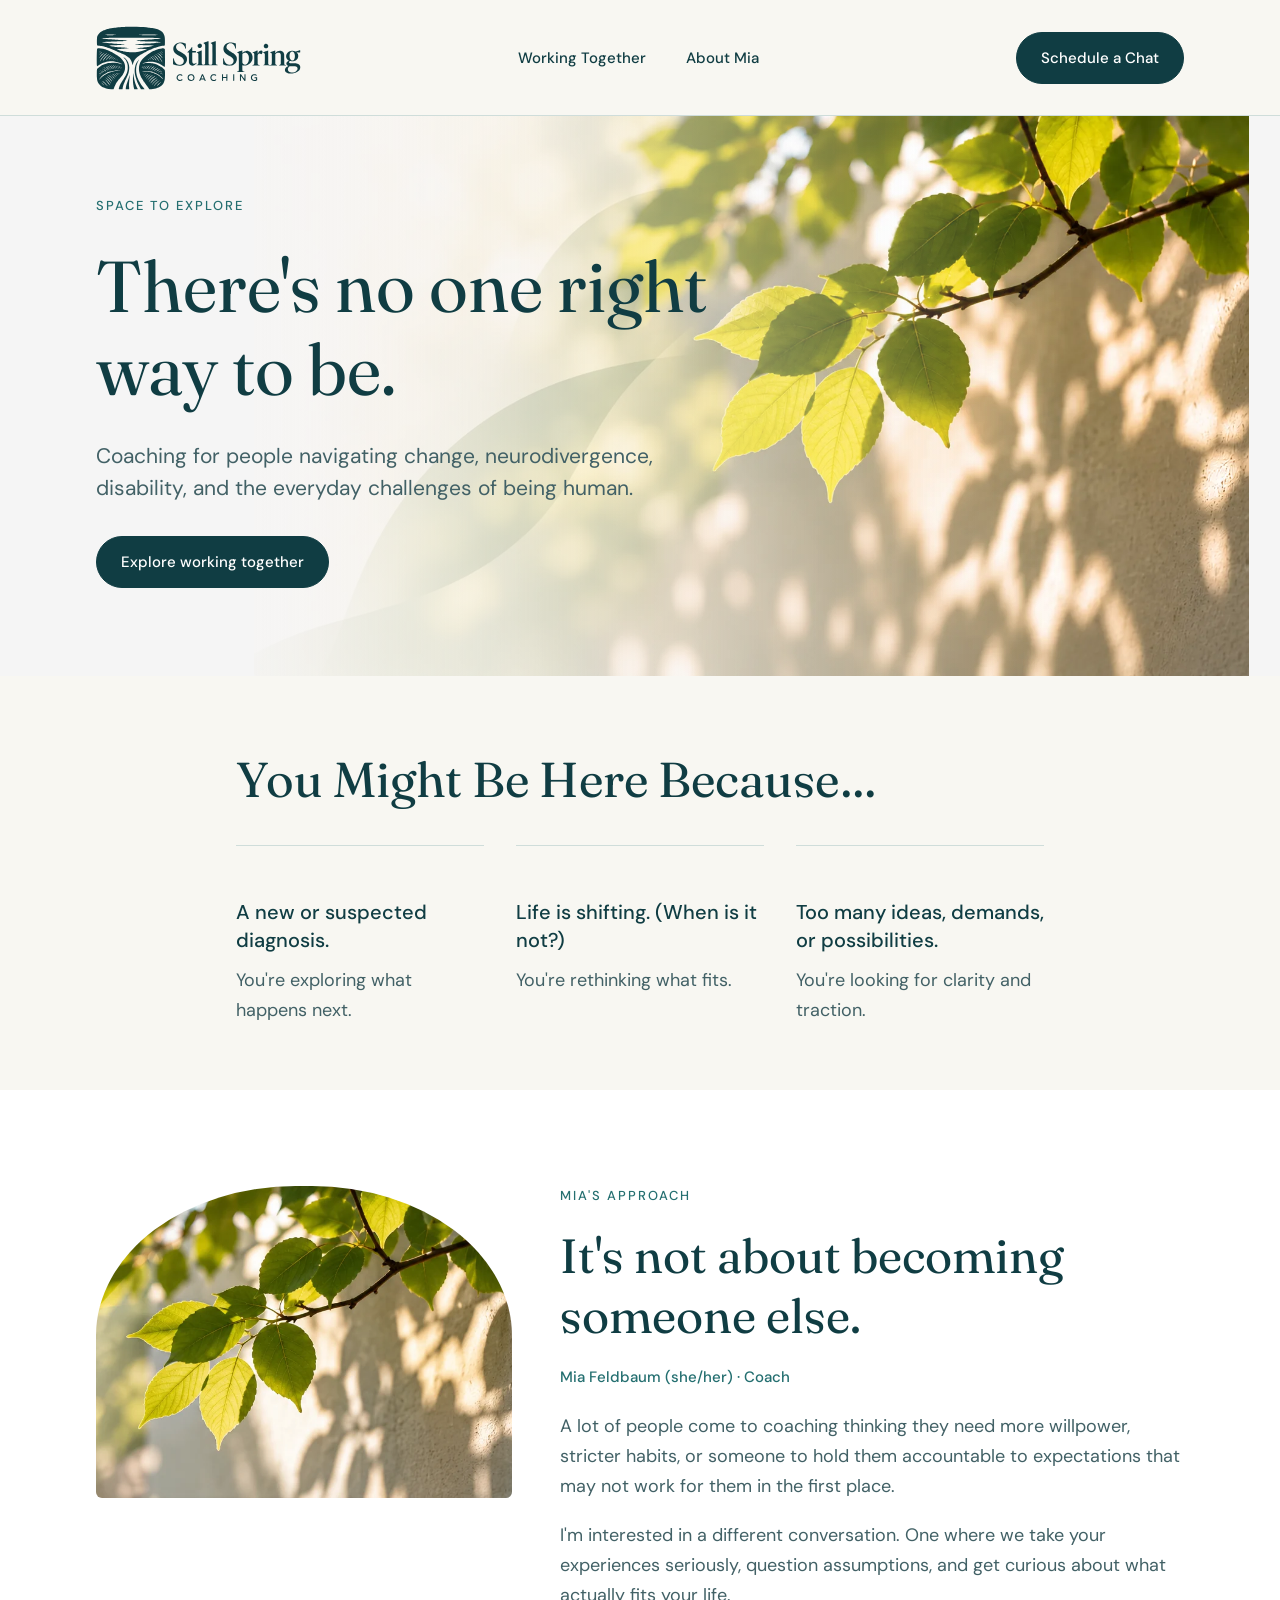
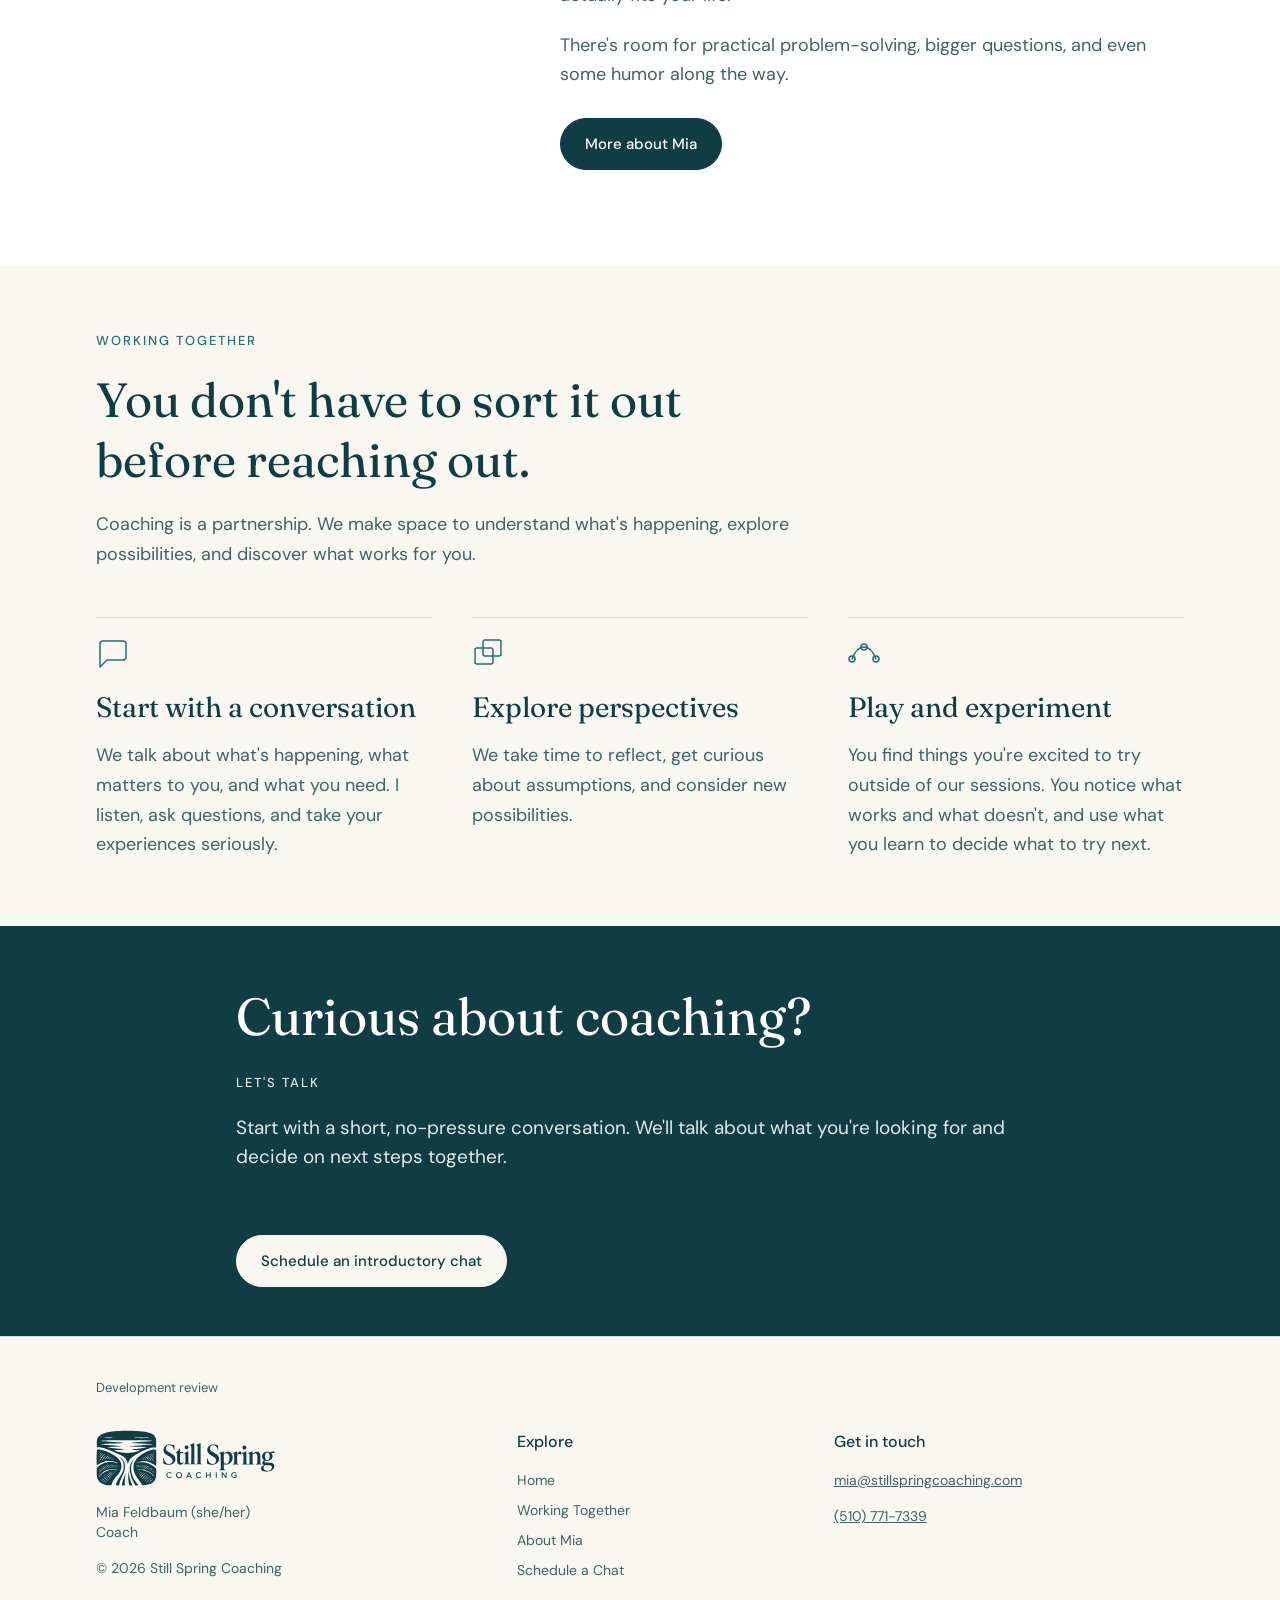
==== index.html @ fc5b884b "Apply approved Still Spring Coaching website handoff" ====
<!DOCTYPE html>
<html lang="en">
<head>
  <meta charset="UTF-8" />
  <meta name="viewport" content="width=device-width, initial-scale=1.0" />
  <title>Home | Still Spring Coaching</title>
  <meta name="description" content="Coaching with Mia Feldbaum for people navigating change, neurodivergence, disability, and everyday life." />
  <link rel="icon" type="image/svg+xml" href="assets/brand/favicon.svg" />
  <link rel="icon" type="image/png" sizes="32x32" href="assets/brand/monogram-32.png" />
  <link rel="apple-touch-icon" href="assets/brand/apple-touch-icon-180.png" />
  <link rel="preconnect" href="https://fonts.googleapis.com" />
  <link rel="preconnect" href="https://fonts.gstatic.com" crossorigin />
  <link href="https://fonts.googleapis.com/css2?family=Fraunces:ital,opsz,wght,SOFT,WONK@0,9..144,400,0,1&family=DM+Sans:opsz,wght@9..40,400;9..40,500&display=swap" rel="stylesheet" />
  <link rel="stylesheet" href="css/tokens.css" />
  <link rel="stylesheet" href="css/style.css" />
<meta name="robots" content="noindex, nofollow" /></head><body><a class="skip-link" href="#main">Skip to content</a><header class="nav"><div class="container nav__inner"><a href="index.html" class="nav__logo"><img src="assets/brand/stillspring-logo-horizontal.svg" width="205" height="64" alt="Still Spring Coaching" /></a><nav aria-label="Primary"><ul class="nav__links" id="site-nav"><li class="mobile-only"><a href="index.html" aria-current="page">Home</a></li><li class=""><a href="working-together.html">Working Together</a></li><li class=""><a href="about.html">About Mia</a></li><li class="mobile-only"><a href="booking.html">Schedule a Chat</a></li></ul></nav><a class="btn btn-primary nav__cta" href="booking.html">Schedule a Chat</a><button class="nav__toggle" aria-expanded="false" aria-controls="site-nav" aria-label="Menu">Menu</button></div></header><main id="main"><section class="hero"><div class="container"><p class="eyebrow">SPACE TO EXPLORE</p>
<h1 class="hero__title">There&#x27;s no one right way to be.</h1>
<p class="hero__lead">Coaching for people navigating change, neurodivergence, disability, and the everyday challenges of being human.</p>
<a class="btn btn-primary" href="working-together.html">Explore working together</a><figure class="hero__media">
          <picture>
            <source type="image/webp" srcset="assets/img/hero-photo-710.webp" />
            <img src="assets/img/hero-photo-710.jpg" width="710" height="513" alt="" loading="lazy" />
          </picture>

        </figure></div></section><section class="section " id="how-i-can-help"><div class="container reading"><h2>You Might Be Here Because…</h2><div class="recognition"><div><h3>A new or suspected diagnosis.</h3><p>You&#x27;re exploring what happens next.</p></div><div><h3>Life is shifting. (When is it not?)</h3><p>You&#x27;re rethinking what fits.</p></div><div><h3>Too many ideas, demands, or possibilities.</h3><p>You&#x27;re looking for clarity and traction.</p></div></div></div></section><section class="section section--raised" id="about"><div class="container editorial-split"><img class="nature-detail" src="assets/img/hero-photo-710.webp" width="710" height="513" loading="lazy" alt=""/><div class="prose"><p class="eyebrow">MIA&#x27;S APPROACH</p><h2>It&#x27;s not about becoming someone else.</h2><p class="meet__byline">Mia Feldbaum (she/her) · Coach</p>
<p>A lot of people come to coaching thinking they need more willpower, stricter habits, or someone to hold them accountable to expectations that may not work for them in the first place.</p>
<p>I&#x27;m interested in a different conversation. One where we take your experiences seriously, question assumptions, and get curious about what actually fits your life.</p>
<p>There&#x27;s room for practical problem-solving, bigger questions, and even some humor along the way.</p>
<a class="btn btn-primary" href="about.html">More about Mia</a></div></div></section><section class="section" id="working-together"><div class="container"><div class="reading"><p class="eyebrow">WORKING TOGETHER</p><h2>You don&#x27;t have to sort it out before reaching out.</h2><p>Coaching is a partnership. We make space to understand what&#x27;s happening, explore possibilities, and discover what works for you.</p></div><div class="steps"><div class="step"><div class="step__num"><svg xmlns="http://www.w3.org/2000/svg" width="32" height="32" viewBox="0 0 32 32" fill="none" stroke="currentColor" stroke-width="1.5" stroke-linecap="round" stroke-linejoin="round" aria-hidden="true" focusable="false"><path d="M27 4A3 3 0 0 1 30 7V20A3 3 0 0 1 27 23H11L4 30V7A3 3 0 0 1 7 4Z"/></svg></div><h3>Start with a conversation</h3>
<p>We talk about what&#x27;s happening, what matters to you, and what you need. I listen, ask questions, and take your experiences seriously.</p></div><div class="step"><div class="step__num"><svg xmlns="http://www.w3.org/2000/svg" width="32" height="32" viewBox="0 0 32 32" fill="none" stroke="currentColor" stroke-width="1.5" stroke-linecap="round" stroke-linejoin="round" aria-hidden="true" focusable="false"><rect x="11" y="3" width="18" height="16" rx="2"/><rect x="3" y="11" width="18" height="16" rx="2"/></svg></div><h3>Explore perspectives</h3>
<p>We take time to reflect, get curious about assumptions, and consider new possibilities.</p></div><div class="step"><div class="step__num"><svg xmlns="http://www.w3.org/2000/svg" width="32" height="32" viewBox="0 0 32 32" fill="none" stroke="currentColor" stroke-width="1.5" stroke-linecap="round" stroke-linejoin="round" aria-hidden="true" focusable="false"><path d="M4 22C10 6 22 6 28 22"/><circle cx="4" cy="22" r="3"/><circle cx="16" cy="10" r="3"/><circle cx="28" cy="22" r="3"/></svg></div><h3>Play and experiment</h3>
<p>You find things you&#x27;re excited to try outside of our sessions. You notice what works and what doesn&#x27;t, and use what you learn to decide what to try next.</p></div></div></div></section><section class="section cta-banner is-inverse"><div class="container reading"><h2>Curious about coaching?</h2><p class="eyebrow">LET&#x27;S TALK</p>
<p>Start with a short, no-pressure conversation. We&#x27;ll talk about what you&#x27;re looking for and decide on next steps together.</p>
<a class="btn btn-primary" href="booking.html">Schedule an introductory chat</a></div></section></main><footer class="footer"><div class="container review-notice">Development review</div><div class="container footer-grid"><div><a href="index.html" class="footer__logo"><img src="assets/brand/stillspring-logo-horizontal.svg" width="205" height="64" alt="Still Spring Coaching" /></a><p>Mia Feldbaum (she/her)<br>Coach</p><p>© 2026 Still Spring Coaching</p></div><nav aria-label="Footer"><h2 class="footer-heading">Explore</h2><ul class="footer__links"><li><a href="index.html">Home</a></li><li><a href="working-together.html">Working Together</a></li><li><a href="about.html">About Mia</a></li><li><a href="booking.html">Schedule a Chat</a></li></ul></nav><div><h2 class="footer-heading">Get in touch</h2><p><a href="mailto:mia@stillspringcoaching.com">mia@stillspringcoaching.com</a></p><p><a href="tel:+15107717339">(510) 771-7339</a></p></div></div></footer><script src="js/main.js"></script></body></html>
---- css/tokens.css ----
/* Still Spring Coaching — generated from tokens.json */
:root, [data-theme="light"] {
  --ink: #103d43;
  --teal: #246f70;
  --mist: #ddece8;
  --cream: #f8f7f2;
  --lemon: #ead89c;
  --slate: #426166;
  --rule: #cfddda;
  --white: #ffffff;
  --ink-pressed: #0a2f34;
  --disabled-fill: #e9eeec;
  --disabled-ink: #6b8084;
  --scrim-hero: #f8f7f2eb;
  --hero-ground: #f5f5f5;
  --surface-page: var(--cream);
  --surface-alt: var(--mist);
  --surface-raised: var(--white);
  --surface-inverse: var(--ink);
  --text-strong: var(--ink);
  --text-body: var(--slate);
  --text-accent: var(--teal);
  --text-on-inverse: var(--white);
  --text-on-inverse-muted: var(--mist);
  --border-hairline: var(--rule);
  --focus-ring: var(--ink);
  --focus-ring-inverse: var(--lemon);
}
:root {
  --space-1: 4px;
  --space-2: 8px;
  --space-3: 12px;
  --space-4: 16px;
  --space-5: 24px;
  --space-6: 32px;
  --space-7: 48px;
  --space-8: 64px;
  --space-9: 96px;
  --space-10: 128px;
  --margin-desktop: 96px;
  --margin-tablet: 40px;
  --margin-mobile: 24px;
  --gutter-desktop: 32px;
  --gutter-tablet: 24px;
  --gutter-mobile: 16px;
  --section-pad-desktop: 96px;
  --section-pad-tablet: 72px;
  --section-pad-mobile: 56px;
  --tap-target: 48px;
  --radius-sm: 6px;
  --radius-md: 8px;
  --radius-lg: 12px;
  --radius-pill: 100px;
  --bp-mobile: 390px;
  --bp-tablet: 768px;
  --bp-desktop: 1440px;
  --aspect-hero-desktop: 556 / 520;
  --aspect-hero-tablet: 3 / 2;
  --aspect-hero-mobile: 4 / 3;
  --aspect-portrait: 4 / 5;
  --focus-hero-photo: 38% 48%;
  --aspect-hero-bg: 1672 / 941;
  --focus-hero-bg: 70% 40%;
  --logo-h-desktop: 64px;
  --logo-h-tablet: 60px;
  --logo-h-mobile: 52px;
  --monogram-min: 32px;
  --measure-body: 65ch;
  --rail-width: 2px;
  --font-display: "Fraunces", "Cormorant Garamond", Georgia, serif;
  --font-sans: "DM Sans", system-ui, -apple-system, "Segoe UI", sans-serif;
  --font-quote: "Cormorant Garamond", Georgia, serif;
}
.display-hero { font-family: var(--font-display); font-size: 72px; line-height: 83px; font-weight: 400; letter-spacing: -0.5px; }
.display-hero-md { font-family: var(--font-display); font-size: 56px; line-height: 64px; font-weight: 400; letter-spacing: -0.4px; }
.display-hero-sm { font-family: var(--font-display); font-size: 40px; line-height: 46px; font-weight: 400; letter-spacing: -0.3px; }
.h2 { font-family: var(--font-display); font-size: 48px; line-height: 60px; font-weight: 400; }
.h2-md { font-family: var(--font-display); font-size: 40px; line-height: 50px; font-weight: 400; }
.h2-sm { font-family: var(--font-display); font-size: 32px; line-height: 40px; font-weight: 400; }
.quote { font-family: var(--font-display); font-size: 38px; line-height: 47px; font-weight: 400; }
.h3 { font-family: var(--font-display); font-size: 28px; line-height: 36px; font-weight: 400; }
.numeral { font-family: var(--font-display); font-size: 33px; line-height: 42px; font-weight: 400; }
.body-lead { font-family: var(--font-sans); font-size: 21px; line-height: 32px; font-weight: 400; }
.body-lg { font-family: var(--font-sans); font-size: 19px; line-height: 29px; font-weight: 400; }
.body { font-family: var(--font-sans); font-size: 17px; line-height: 26px; font-weight: 400; }
.h4 { font-family: var(--font-sans); font-size: 23px; line-height: 34px; font-weight: 500; }
.ui { font-family: var(--font-sans); font-size: 15px; line-height: 22px; font-weight: 500; }
.caption { font-family: var(--font-sans); font-size: 14px; line-height: 20px; font-weight: 400; }
.eyebrow { font-family: var(--font-sans); font-size: 13px; line-height: 20px; font-weight: 500; letter-spacing: 2px; }
.quote-mark { font-family: var(--font-quote); font-size: 105px; line-height: 110px; font-weight: 500; }

/* Breakpoints (design widths). CSS custom properties cannot be used inside @media, so write the values directly:
   mobile  : default, 320px to 767px  (design width 390, 4 columns, margin 24, gutter 16)
   tablet  : @media (min-width: 768px)  (design width 768, 8 columns, margin 40, gutter 24)
   desktop : @media (min-width: 1200px) (design width 1440, 12 columns, margin 96, gutter 32, content centred above 1440)
   Type steps: display-hero-sm / h2-sm below 768, *-md from 768, display-hero / h2 from 1200. */
---- css/style.css ----
/* ── Still Spring Coaching — site stylesheet ───────────────────────
   Requires css/tokens.css loaded first.
   Adapts reference/components.css into the existing class names.
   ──────────────────────────────────────────────────────────────── */

/* ── Legacy aliases (keeps old class names working) ── */
:root {
  --sage:     var(--teal);
  --sage-dk:  var(--ink);
  --warm:     var(--mist);
  --text:     var(--text-strong);
  --muted:    var(--text-body);
  /* --white is already #ffffff in tokens.css; do not redefine */
  --font-head: var(--font-display);
  --font-body: var(--font-sans);
  --max:  1248px;
  --r:    var(--radius-sm);
  --transition: 0.15s ease;
}

/* ── Reset ─────────────────────────────────────────── */
*, *::before, *::after { box-sizing: border-box; margin: 0; padding: 0; }
html { scroll-behavior: smooth; }
body {
  font-family: var(--font-sans);
  background: var(--surface-page);
  color: var(--text-body);
  font-size: 17px;
  line-height: 26px;
  -webkit-font-smoothing: antialiased;
}
img { max-width: 100%; display: block; }
a  { color: inherit; }

/* ── Focus ─────────────────────────────────────────── */
:focus-visible {
  outline: 2px solid var(--focus-ring);
  outline-offset: 3px;
}
.is-inverse :focus-visible,
.cta-banner :focus-visible {
  outline-color: var(--focus-ring-inverse);
}

/* ── Skip link ─────────────────────────────────────── */
.skip-link {
  position: absolute;
  left: var(--space-4);
  top: -100px;
  background: var(--ink);
  color: var(--white);
  padding: 12px 16px;
  border-radius: var(--radius-pill);
  text-decoration: none;
  z-index: 200;
  font: 500 15px/22px var(--font-sans);
}
.skip-link:focus { top: var(--space-4); }

/* ── Typography ─────────────────────────────────────── */
h1, h2, h3 {
  font-family: var(--font-display);
  font-weight: 400;
  color: var(--text-strong);
  font-variation-settings: "SOFT" 0, "WONK" 1;
}
h2 { font-size: 32px; line-height: 40px; }
h3 { font-size: 28px; line-height: 36px; }
@media (min-width: 768px) {
  h2 { font-size: 40px; line-height: 50px; }
}
@media (min-width: 1200px) {
  h2 { font-size: 48px; line-height: 60px; }
}

p { color: var(--text-body); max-width: var(--measure-body); }

/* ── Container ─────────────────────────────────────── */
.container {
  max-width: calc(1248px + 2 * var(--margin-desktop));
  margin-inline: auto;
  padding-inline: var(--margin-mobile);
}
@media (min-width: 768px)  { .container { padding-inline: var(--margin-tablet); } }
@media (min-width: 1200px) { .container { padding-inline: var(--margin-desktop); } }

/* ── Eyebrow ────────────────────────────────────────── */
.eyebrow {
  display: block;
  font: 500 13px/20px var(--font-sans);
  letter-spacing: 2px;
  text-transform: uppercase;
  color: var(--text-accent);
  margin-bottom: 8px;
}
.is-inverse .eyebrow { color: var(--text-on-inverse-muted); }

/* ── Buttons ────────────────────────────────────────── */
.btn {
  appearance: none;
  display: inline-flex;
  align-items: center;
  justify-content: center;
  min-height: 52px;
  padding: 0 24px;
  border: 1.5px solid transparent;
  border-radius: var(--radius-pill);
  font: 500 15px/22px var(--font-sans);
  text-decoration: none;
  cursor: pointer;
  transition: background-color var(--transition), color var(--transition), border-color var(--transition);
}
.btn-primary {
  background: var(--ink);
  color: var(--white);
  border-color: var(--ink);
}
.btn-primary:hover { background: var(--teal); border-color: var(--teal); }
.btn-primary:active { background: var(--ink-pressed); border-color: var(--ink-pressed); }
.btn-outline {
  background: transparent;
  color: var(--ink);
  border-color: var(--ink);
}
.btn-outline:hover { background: var(--mist); }
.btn-light {
  background: var(--white);
  color: var(--ink);
  border-color: var(--white);
}
.btn-light:hover { background: var(--mist); border-color: var(--mist); }
.btn[aria-disabled="true"],
.btn:disabled {
  background: var(--disabled-fill);
  border-color: var(--disabled-fill);
  color: var(--disabled-ink);
  cursor: not-allowed;
  pointer-events: none;
}
@media (max-width: 767px) { .btn-block-sm { display: flex; width: 100%; } }

/* ── Header / nav ───────────────────────────────────── */
.nav {
  position: sticky;
  top: 0;
  z-index: 100;
  background: var(--surface-page);
  border-bottom: 1px solid var(--border-hairline);
}
.nav__inner {
  display: flex;
  align-items: center;
  justify-content: space-between;
  min-height: 80px;
}
.nav__logo {
  display: flex;
  align-items: center;
  text-decoration: none;
  flex-shrink: 0;
}
.nav__logo img {
  height: var(--logo-h-mobile);
  width: auto;
  display: block;
}
.nav__links {
  display: none;
  list-style: none;
  gap: 40px;
}
.nav__links a {
  font: 500 15px/22px var(--font-sans);
  color: var(--text-strong);
  text-decoration: none;
  padding: 13px 0;
  border-bottom: 2px solid transparent;
}
.nav__links a:hover,
.nav__links a[aria-current="page"] {
  border-bottom-color: var(--teal);
}
.nav__cta { display: none; }
.nav__toggle {
  display: inline-flex;
  align-items: center;
  gap: 8px;
  min-height: 48px;
  padding: 0 16px;
  border: 1.5px solid var(--ink);
  border-radius: var(--radius-pill);
  background: transparent;
  color: var(--ink);
  font: 500 15px/22px var(--font-sans);
  cursor: pointer;
}
.nav__links.open {
  display: flex;
  flex-direction: column;
  position: absolute;
  top: 100%;
  left: 0;
  right: 0;
  background: var(--surface-page);
  padding: 16px var(--margin-mobile) 24px;
  border-bottom: 1px solid var(--border-hairline);
  gap: 8px;
}
.nav__links.open a {
  display: block;
  padding: 12px 0;
}
.nav__links.open + .nav__cta {
  display: none;
}
@media (min-width: 768px) {
  .nav__inner  { min-height: 100px; }
  .nav__logo img { height: var(--logo-h-tablet); }
}
@media (min-width: 1200px) {
  .nav__inner  { min-height: 115px; }
  .nav__logo img { height: var(--logo-h-desktop); }
  .nav__links  { display: flex; margin-left: auto; margin-right: 40px; }
  .nav__cta    { display: inline-flex; }
  .nav__toggle { display: none; }
}

/* ── Section bands ──────────────────────────────────── */
.section { padding: var(--section-pad-mobile) 0; }
.section--alt    { background: var(--surface-alt); }
.section--raised { background: var(--surface-raised); }
.section--narrow { max-width: 65ch; }
@media (min-width: 768px)  { .section { padding: var(--section-pad-tablet) 0; } }
@media (min-width: 1200px) { .section { padding: var(--section-pad-desktop) 0; } }

/* ── Hero ───────────────────────────────────────────── */
.hero {
  background: var(--surface-page);
  padding: 32px 0 56px;
}
.hero__title {
  font-family: var(--font-display);
  font-weight: 400;
  font-variation-settings: "SOFT" 0, "WONK" 1;
  font-size: 40px;
  line-height: 46px;
  letter-spacing: -0.3px;
  color: var(--text-strong);
  margin: 12px 0 0;
}
.hero__lead {
  margin: 16px 0 0;
  font-size: 18px;
  line-height: 28px;
  max-width: 635px;
  color: var(--text-body);
}
.hero__actions { margin-top: 24px; }
.hero__media {
  position: relative;
  margin: 40px 0 0;
}
.hero__media::before {
  content: "";
  position: absolute;
  left: 0;
  right: 0;
  top: -12px;
  height: var(--rail-width);
  background: var(--teal);
}
.hero__media img {
  width: 100%;
  height: auto;
  aspect-ratio: var(--aspect-hero-mobile);
  object-fit: cover;
  object-position: var(--focus-hero-photo);
  border-radius: var(--radius-lg);
}
.hero__caption {
  margin: 12px 0 0;
  font-size: 14px;
  line-height: 20px;
  color: var(--text-body);
}
@media (min-width: 768px) {
  .hero { padding: 48px 0 72px; }
  .hero__title { font-size: 56px; line-height: 64px; letter-spacing: -0.4px; margin-top: 20px; max-width: 600px; }
  .hero__lead  { margin-top: 24px; font-size: 21px; line-height: 32px; }
  .hero__actions { margin-top: 36px; }
  .hero__media { margin-top: 56px; }
  .hero__media::before { top: -16px; }
  .hero__media img { aspect-ratio: var(--aspect-hero-tablet); }
}
@media (min-width: 1200px) {
  .hero__title { font-size: 72px; line-height: 83px; margin-top: 29px; max-width: 650px; }
  .hero__lead  { margin-top: 29px; }
  .hero__actions { margin-top: 48px; }
  .hero__media { display: none; }
}

/* ── Page hero (inner pages) ────────────────────────── */
.page-hero {
  background: var(--surface-alt);
  padding: 56px 0 40px;
}
.page-hero h1 {
  font-family: var(--font-display);
  font-weight: 400;
  font-variation-settings: "SOFT" 0, "WONK" 1;
  font-size: 40px;
  line-height: 46px;
  letter-spacing: -0.3px;
  color: var(--text-strong);
  margin-top: 8px;
}
@media (min-width: 768px) {
  .page-hero { padding: 72px 0 56px; }
  .page-hero h1 { font-size: 56px; line-height: 64px; }
}
@media (min-width: 1200px) {
  .page-hero { padding: 96px 0 72px; }
  .page-hero h1 { font-size: 72px; line-height: 83px; }
}

/* ── Numbered columns (reasons, process, what-it's-like) */
.cols { display: grid; gap: 24px; }
.cols > * {
  border-top: 1px solid var(--border-hairline);
  padding-top: 24px;
}
@media (min-width: 1200px) {
  .cols { grid-template-columns: repeat(3, 1fr); gap: 32px; }
}
.num {
  font-family: var(--font-display);
  font-size: 33px;
  line-height: 42px;
  font-weight: 400;
  font-variation-settings: "SOFT" 0, "WONK" 1;
  color: var(--text-accent);
  margin-bottom: 8px;
}

/* ── Cards ──────────────────────────────────────────── */
.cols-cards {
  display: grid;
  gap: 16px;
}
@media (min-width: 1200px) {
  .cols-cards { grid-template-columns: repeat(3, 1fr); gap: 24px; }
}
.card {
  background: var(--surface-raised);
  border-radius: var(--radius-sm);
  border-top: 3px solid var(--border-hairline);
  padding: 24px;
}
.card--accent { border-top-color: var(--teal); }
.card h3 { margin-bottom: 8px; }
.card p  { font-size: 17px; line-height: 26px; }
.card p + p { margin-top: 8px; }


/* ── About page ─────────────────────────────────────── */
.about-bio {
  display: grid;
  gap: 3rem;
}
@media (min-width: 1200px) {
  .about-bio { grid-template-columns: 1fr 1.5fr; gap: 5rem; align-items: start; }
}
.about-photo {
  background: var(--surface-alt);
  border-radius: var(--radius-lg);
  aspect-ratio: var(--aspect-portrait);
  display: flex;
  align-items: flex-end;
  padding: 1.5rem;
}
.about-photo__label {
  font-size: 14px;
  color: var(--text-body);
  font-style: italic;
}
.about-text h2 { margin-bottom: 1rem; }
.about-text p  { margin-bottom: 1rem; }
.pull-quote {
  font-family: var(--font-display);
  font-size: 28px;
  line-height: 36px;
  font-weight: 400;
  font-variation-settings: "SOFT" 0, "WONK" 1;
  color: var(--text-strong);
  font-style: normal;
  border-left: 3px solid var(--teal);
  padding-left: 1rem;
  margin: 1.5rem 0;
}
.about-byline {
  font-size: 14px;
  color: var(--text-body);
}

/* ── Booking page ────────────────────────────────────── */
.booking-wrap {
  display: grid;
  gap: 3rem;
}
@media (min-width: 1200px) {
  .booking-wrap { grid-template-columns: 1fr 1fr; gap: 5rem; }
}
.scheduling-panel {
  background: var(--surface-alt);
  border-radius: var(--radius-sm);
  padding: 32px;
}
.scheduling-panel h2 { margin-bottom: 1rem; font-size: 28px; line-height: 36px; }
.scheduling-panel p  { margin-bottom: 1.5rem; }
.what-to-expect h2  { margin-bottom: 1rem; font-size: 28px; line-height: 36px; }
.what-to-expect p   { margin-bottom: 1rem; }

/* ── Services page extras ────────────────────────────── */
.section-closing {
  margin-top: 2rem;
  font-size: 17px;
  color: var(--text-body);
  font-style: italic;
}
.proposed-note {
  margin-top: 1.5rem;
  font-size: 14px;
  color: var(--text-body);
  font-style: italic;
}
.text-link {
  font: 500 15px/22px var(--font-sans);
  color: var(--teal);
  text-decoration: underline;
  text-underline-offset: 3px;
}

/* ── CTA banner ─────────────────────────────────────── */
.cta-banner {
  background: var(--surface-inverse);
  padding: var(--section-pad-mobile) 0;
}
.cta-banner .eyebrow { color: var(--text-on-inverse-muted); }
.cta-banner h2 {
  color: var(--text-on-inverse);
  margin-bottom: 0.75rem;
}
.cta-banner p {
  color: var(--text-on-inverse-muted);
  margin-bottom: 1.5rem;
}
@media (min-width: 768px)  { .cta-banner { padding: var(--section-pad-tablet) 0; } }
@media (min-width: 1200px) { .cta-banner { padding: var(--section-pad-desktop) 0; } }

/* ── Footer ─────────────────────────────────────────── */
.footer {
  background: var(--surface-page);
  border-top: 1px solid var(--border-hairline);
  padding: 48px 0 40px;
  font-size: 14px;
  line-height: 20px;
}
.footer__inner {
  display: grid;
  gap: 2rem;
}
@media (min-width: 768px) {
  .footer__inner {
    grid-template-columns: auto 1fr auto;
    align-items: start;
    gap: 2rem 4rem;
  }
  .footer__meta-group { grid-column: 3; text-align: right; }
}
.footer__logo {
  display: block;
  text-decoration: none;
  color: var(--text-strong);
}
.footer__logo img { height: 56px; width: auto; }
.footer__links {
  list-style: none;
  display: flex;
  flex-direction: column;
  gap: 0.5rem;
}
@media (min-width: 768px) {
  .footer__links { flex-direction: row; flex-wrap: wrap; gap: 0.5rem 1.5rem; align-self: center; }
}
.footer__links a {
  color: var(--text-body);
  text-decoration: none;
  font-size: 14px;
}
.footer__links a:hover { color: var(--text-strong); text-decoration: underline; }
.footer__meta {
  color: var(--text-body);
  font-size: 13px;
  max-width: none;
  line-height: 1.8;
}

/* ── Scroll margin for anchored sections ─────────────── */
[id] { scroll-margin-top: 120px; }

/* ── Reduced motion ──────────────────────────────────── */
@media (prefers-reduced-motion: reduce) {
  * { transition: none !important; animation: none !important; scroll-behavior: auto !important; }
}

/* ═══════════════════════════════════════════════════════════════════
   Homepage layout match: Figma frame 4:55 at 1440 (desktop values are
   exact Figma measurements; below 1200 sections stack).
   ═══════════════════════════════════════════════════════════════════ */
.br-lg { display: none; }
@media (min-width: 1200px) { .br-lg { display: inline; } }

/* Hero: 666px band, text at +78 */
@media (min-width: 1200px) {
  .hero { padding: 78px 0 87px; min-height: 666px; box-sizing: border-box; }
  .hero__actions { margin-top: 58px; }
}

/* Reasons band, 286px: hairline dividers, DM Sans numerals */
.reasons { padding: 41px 0 78px; }
.reasons__grid { display: grid; gap: 24px; margin-top: 36px; }
.reason { border-top: 1px solid var(--border-hairline); padding-top: 24px; }
.reason__num { font: 500 17px/21px var(--font-sans); color: var(--text-accent); margin-bottom: 18px; }
.reason__title { font-size: 26px; line-height: 34px; margin-bottom: 13px; }
.reason__text { font-size: 17px; line-height: 25px; max-width: 365px; }
.reasons .eyebrow { margin-bottom: 0; }
@media (min-width: 1200px) {
  .reasons__grid { grid-template-columns: 405px 433px 1fr; gap: 0; }
  .reason { border-top: 0; padding-top: 0; }
  .reason + .reason { border-left: 1px solid var(--border-hairline); padding-left: 28px; }
}

/* Meet Mia, 588px: portrait frame left, text right */
.meet { padding: var(--section-pad-mobile) 0; }
.meet__inner { display: grid; gap: 40px; }
.meet__portrait { margin: 0; background: var(--surface-page); border-radius: var(--radius-md); padding: 20px; }
.meet__portrait-inner { position: relative; background: var(--surface-alt); border-radius: var(--radius-sm); padding: 24px 24px 28px; min-height: 300px; display: flex; flex-direction: column; }
.meet__qmark { font: 500 80px/84px "Cormorant Garamond", Georgia, serif; color: var(--teal); }
.meet__quote { font-family: var(--font-display); font-variation-settings: "SOFT" 0, "WONK" 1; font-weight: 400; font-size: 30px; line-height: 38px; color: var(--text-strong); margin: 8px 0 24px; }
.meet__label { margin-top: auto; font: 500 13px/20px var(--font-sans); letter-spacing: 1px; text-transform: uppercase; color: var(--text-body); }
.meet__text h2 { margin-top: 20px; }
.meet__lead { font-size: 19px; line-height: 29px; margin-top: 24px; max-width: 625px; }
.meet__byline { font: 500 15px/22px var(--font-sans); color: var(--text-accent); margin-top: 32px; }
.meet__text .btn { margin-top: 32px; }
.meet .eyebrow { margin-bottom: 0; }
@media (min-width: 768px) { .meet { padding: var(--section-pad-tablet) 0; } }
@media (min-width: 1200px) {
  .meet { padding: 82px 0 81px; }
  .meet__inner { grid-template-columns: 522px 1fr; column-gap: 70px; align-items: start; }
  .meet__portrait { height: 425px; padding: 28px 30px 30px; }
  .meet__portrait-inner { height: 367px; min-height: 0; padding: 0; display: block; }
  .meet__qmark { position: absolute; left: 27px; top: 43px; font-size: 105px; line-height: 110px; }
  .meet__quote { position: absolute; left: 40px; top: 146px; width: 375px; margin: 0; font-size: 38px; line-height: 47px; }
  .meet__label { position: absolute; left: 40px; top: 306px; margin: 0; }
  .meet__text { display: flex; flex-direction: column; min-height: 425px; padding: 8px 0 16px; }
  .meet__text h2 { font-size: 50px; line-height: 59px; margin-top: 26px; }
  .meet__lead { margin-top: 49px; }
  .meet__byline { margin-top: auto; }
}

/* How I can help, 569px: Figma cards */
@media (min-width: 1200px) {
  #how-i-can-help { padding: 73px 0 65px; }
  #how-i-can-help .eyebrow { margin-bottom: 23px; }
  #how-i-can-help h2 { font-size: 49px; line-height: 60px; margin: 0; }
  #how-i-can-help .cols-cards { margin-top: 52px; gap: 32px; }
}
.card { padding: 27px 25px 25px; }
.card__num { font: 500 15px/19px var(--font-sans); color: var(--text-accent); margin-bottom: 27px; }
.card h3 { font-size: 29px; line-height: 37px; margin-bottom: 32px; }
.card p:not(.card__num) { font-size: 17px; line-height: 25px; }
@media (min-width: 1200px) { .card { min-height: 276px; } }

/* Working together, 473px: rule, numeral, DM Sans step title */
.steps { display: grid; gap: 32px; }
.step { border-top: 1px solid var(--border-hairline); padding-top: 19px; }
.step__num { display: block; line-height: 0; color: var(--text-accent); margin: 0 0 20px; }
.step__title { font: 500 23px/34px var(--font-sans); font-variation-settings: normal; color: var(--text-strong); margin-bottom: 22px; }
.step__text { font-size: 17px; line-height: 26px; max-width: 350px; }
@media (min-width: 1200px) {
  #working-together { padding: 65px 0 66px; }
  #working-together .eyebrow { margin-bottom: 19px; }
  #working-together h2 { font-size: 48px; line-height: 60px; margin: 0; }
  .steps { grid-template-columns: repeat(3, 1fr); column-gap: 40px; margin-top: 56px; }
}

/* CTA, 393px */
@media (min-width: 1200px) {
  .cta-banner { padding: 58px 0 49px; }
  .cta-banner .eyebrow { margin-bottom: 26px; }
  .cta-banner h2 { font-size: 52px; line-height: 65px; margin: 0 0 29px; }
  .cta-banner p:not(.eyebrow) { margin-bottom: 36px; }
}

/* CTA paragraph 19/29 */
.cta-banner p:not(.eyebrow) { font-size: 19px; line-height: 29px; }

/* Footer: single row, 139px */
.footer__meta-group { display: flex; flex-wrap: wrap; gap: 0 8px; }
.footer__meta-group .footer__meta + .footer__meta::before { content: "\2022"; margin-right: 8px; }
.footer__meta { line-height: 20px; }
@media (min-width: 768px) { .footer__meta-group { justify-content: flex-end; } .footer__inner { align-items: center; } }
@media (min-width: 1200px) { .footer { padding: 41px 0; } }

/* Header total 116px (115px inner + 1px border) */
@media (min-width: 1200px) { .nav__inner { min-height: 115px; } }

/* ═══ Hero background (fitted to the Figma export of the hero at 1440) ═══
   Requires --hero-ground token in tokens.css. Replaces the old 92% scrim approach.
   1200–1439: image at 254px left offset, clipped right so leaves stay clear of headline.
   1440+: image is right-aligned. */
@media (min-width: 1200px) {
  .hero {
    position: relative;
    isolation: isolate;
    overflow: hidden;
    background: var(--hero-ground);
  }
  .hero::before {
    content: "";
    position: absolute;
    z-index: -1;
    inset: auto;
    top: 0; bottom: 0; left: 254px; right: auto;
    width: auto;
    aspect-ratio: 1672 / 941;
    background:
      linear-gradient(90deg, rgb(245 245 245 / 1) -8.3%, rgb(245 245 245 / 0) 81.1%),
      url(../assets/img/hero-background-1672.webp) center / cover no-repeat;
  }
  .hero__title { letter-spacing: 0; }
}
@media (min-width: 1440px) {
  .hero::before { left: auto; right: 0; max-width: 100%; }
}

/* Approved four-page content, November 2026. */
body { font-size: 18px; line-height: 1.65; }
.reading { max-width: 1000px; }
.reading p, .prose p { margin-top: 20px; }
.reading .eyebrow, .prose .eyebrow { margin-top: 0; margin-bottom: 20px; }
.reading h2 { max-width: 23ch; margin-bottom: 24px; }
.reading h3 { margin-top: 28px; }
.reading .btn, .prose .btn { margin: 28px 16px 0 0; }
.hero .btn { margin-top: 32px; }
.recognition { display: grid; gap: 28px; margin-top: 36px; }
.recognition > div { border-top: 1px solid var(--rule); padding-top: 24px; }
.recognition h3 { font: 500 20px/1.4 var(--font-sans); }
.recognition p { margin-top: 12px; }
.editorial-split { display: grid; gap: 36px; align-items: start; }
.nature-detail { width: 100%; height: auto; aspect-ratio: 4/3; object-fit: cover; border-radius: 48% 48% 6px 6px; }
.prose { min-width: 0; }
.prose h2 { max-width: 20ch; }
.meet__byline { margin: 24px 0; }
.steps { margin-top: 48px; }
.step h3 { margin: 20px 0 16px; }
.step p { margin-top: 0; }
.example-list { margin: 24px 0; padding-left: 24px; }
.example-list li { padding: 18px 0 18px 8px; border-bottom: 1px solid var(--rule); }
.pronouns { margin-top: 16px !important; }
.descriptor { margin-top: 4px !important; color: var(--teal); }
.testimonial { margin: 40px 0 0; border-left: 2px solid var(--teal); padding: 4px 0 4px 28px; }
.testimonial p { font: 400 25px/1.5 var(--font-display); margin: 0; }
details { border-bottom: 1px solid var(--rule); padding: 24px 0; }
summary { cursor: pointer; color: var(--ink); font-weight: 500; min-height: 48px; padding: 10px 8px 10px 0; }
details p { margin: 16px 0 8px; }
.footer-grid { display: grid; gap: 36px; }
.footer-grid p { margin-top: 16px; }
.footer-grid a { overflow-wrap: anywhere; }
.footer-grid .footer__links { flex-direction: column; gap: 10px; margin-top: 16px; align-items: start; }
.footer-heading { font: 500 16px/1.5 var(--font-sans); }
.review-notice { font-size: 13px; margin-bottom: 32px; }
.cta-banner p { color: var(--mist); }
.cta-banner .btn { background: var(--cream); color: var(--ink); border-color: var(--cream); }
.nav__inner { justify-content: space-between; }
.nav__links.open { z-index: 100; }
@media (min-width:768px) {
 .recognition { grid-template-columns: repeat(3,minmax(0,1fr)); gap: 32px; }
 .footer-grid { grid-template-columns: 1fr 1fr; }
 .editorial-split { grid-template-columns: minmax(0, .8fr) minmax(0, 1.2fr); gap: 48px; }
}
@media (min-width:1200px) {
 .mobile-only { display: none; }
 .footer-grid { grid-template-columns: 1.1fr .8fr 1fr; }
 .hero { min-height: 0; padding-block: 80px 88px; }
 .hero__title { max-width: 650px; }
}
@media (max-width:767px) {
 .section, .cta-banner { padding-block: 48px; }
 .page-hero h1 { overflow-wrap: break-word; }
 .editorial-split .nature-detail { max-height: 300px; }
 .testimonial { padding-left: 20px; }
 .testimonial p { font-size: 23px; }
 .nav__links.open { left: 0; right: 0; width: 100%; }
}
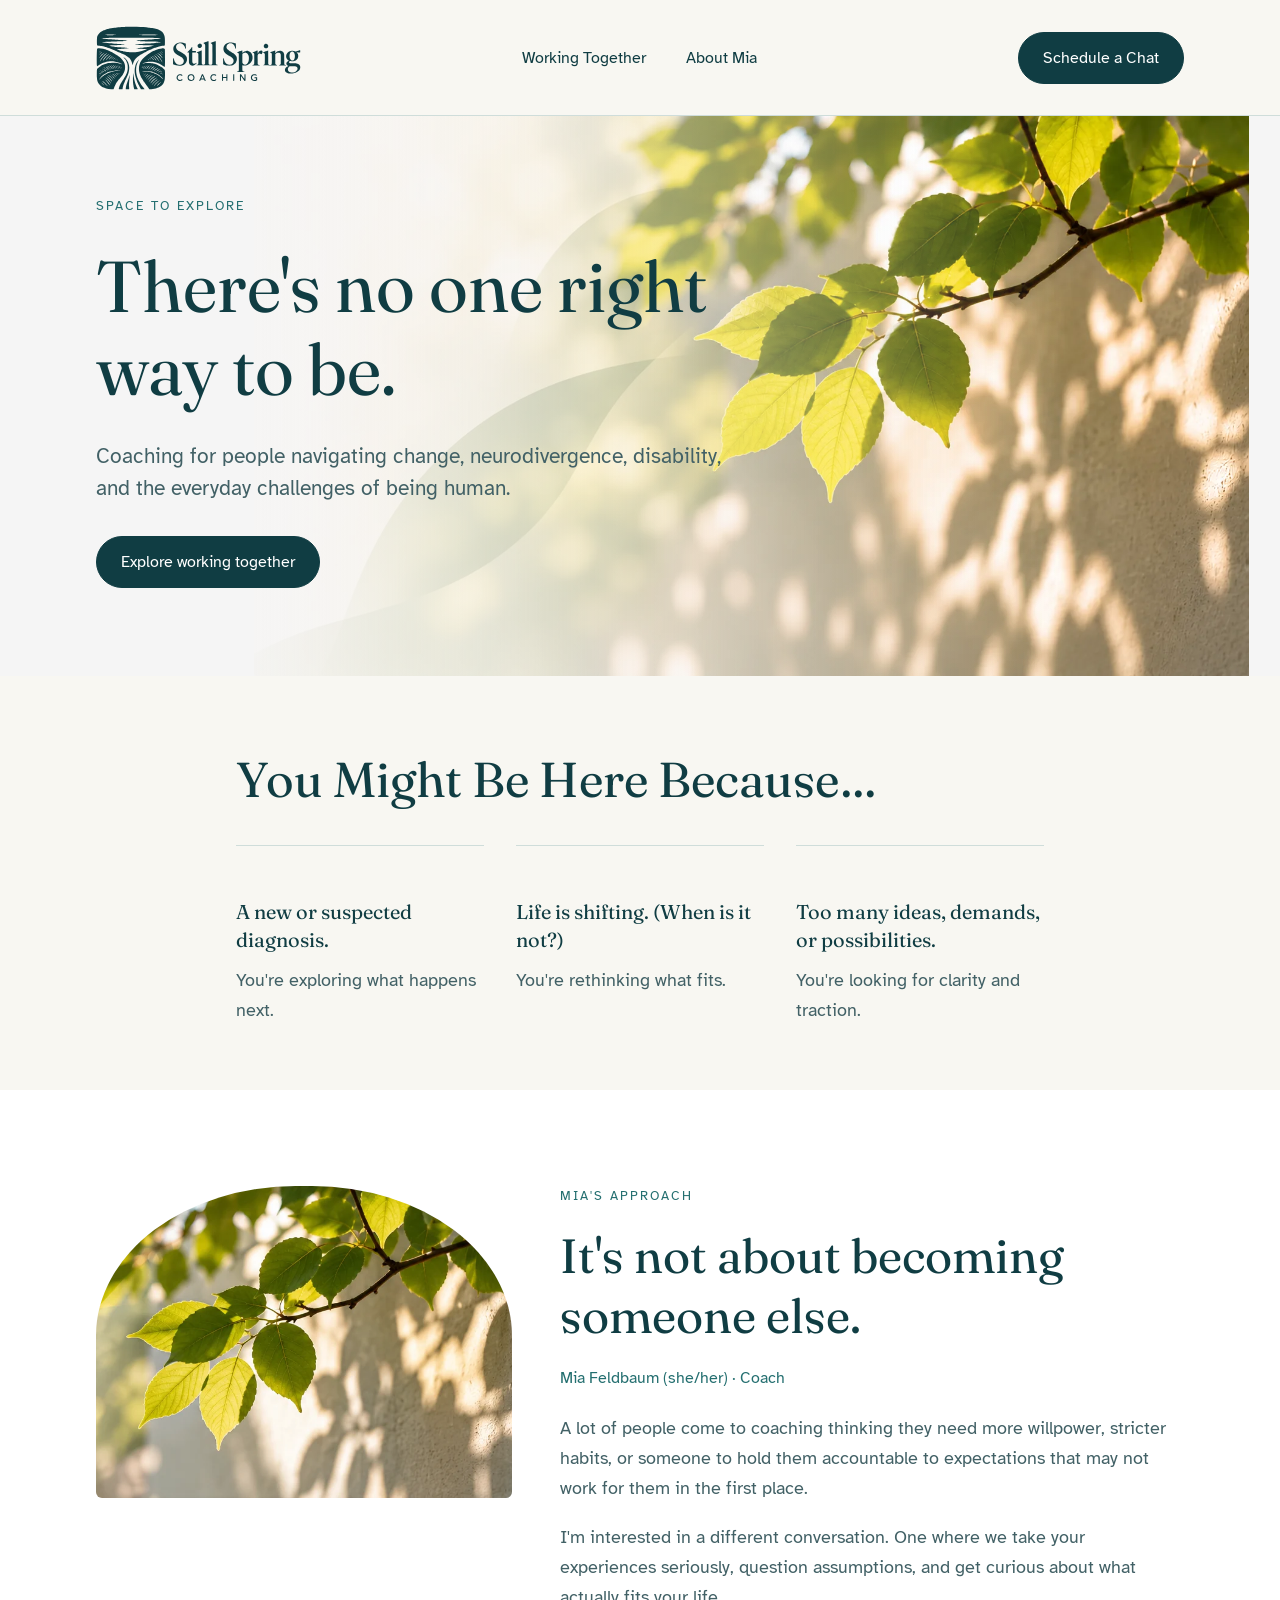
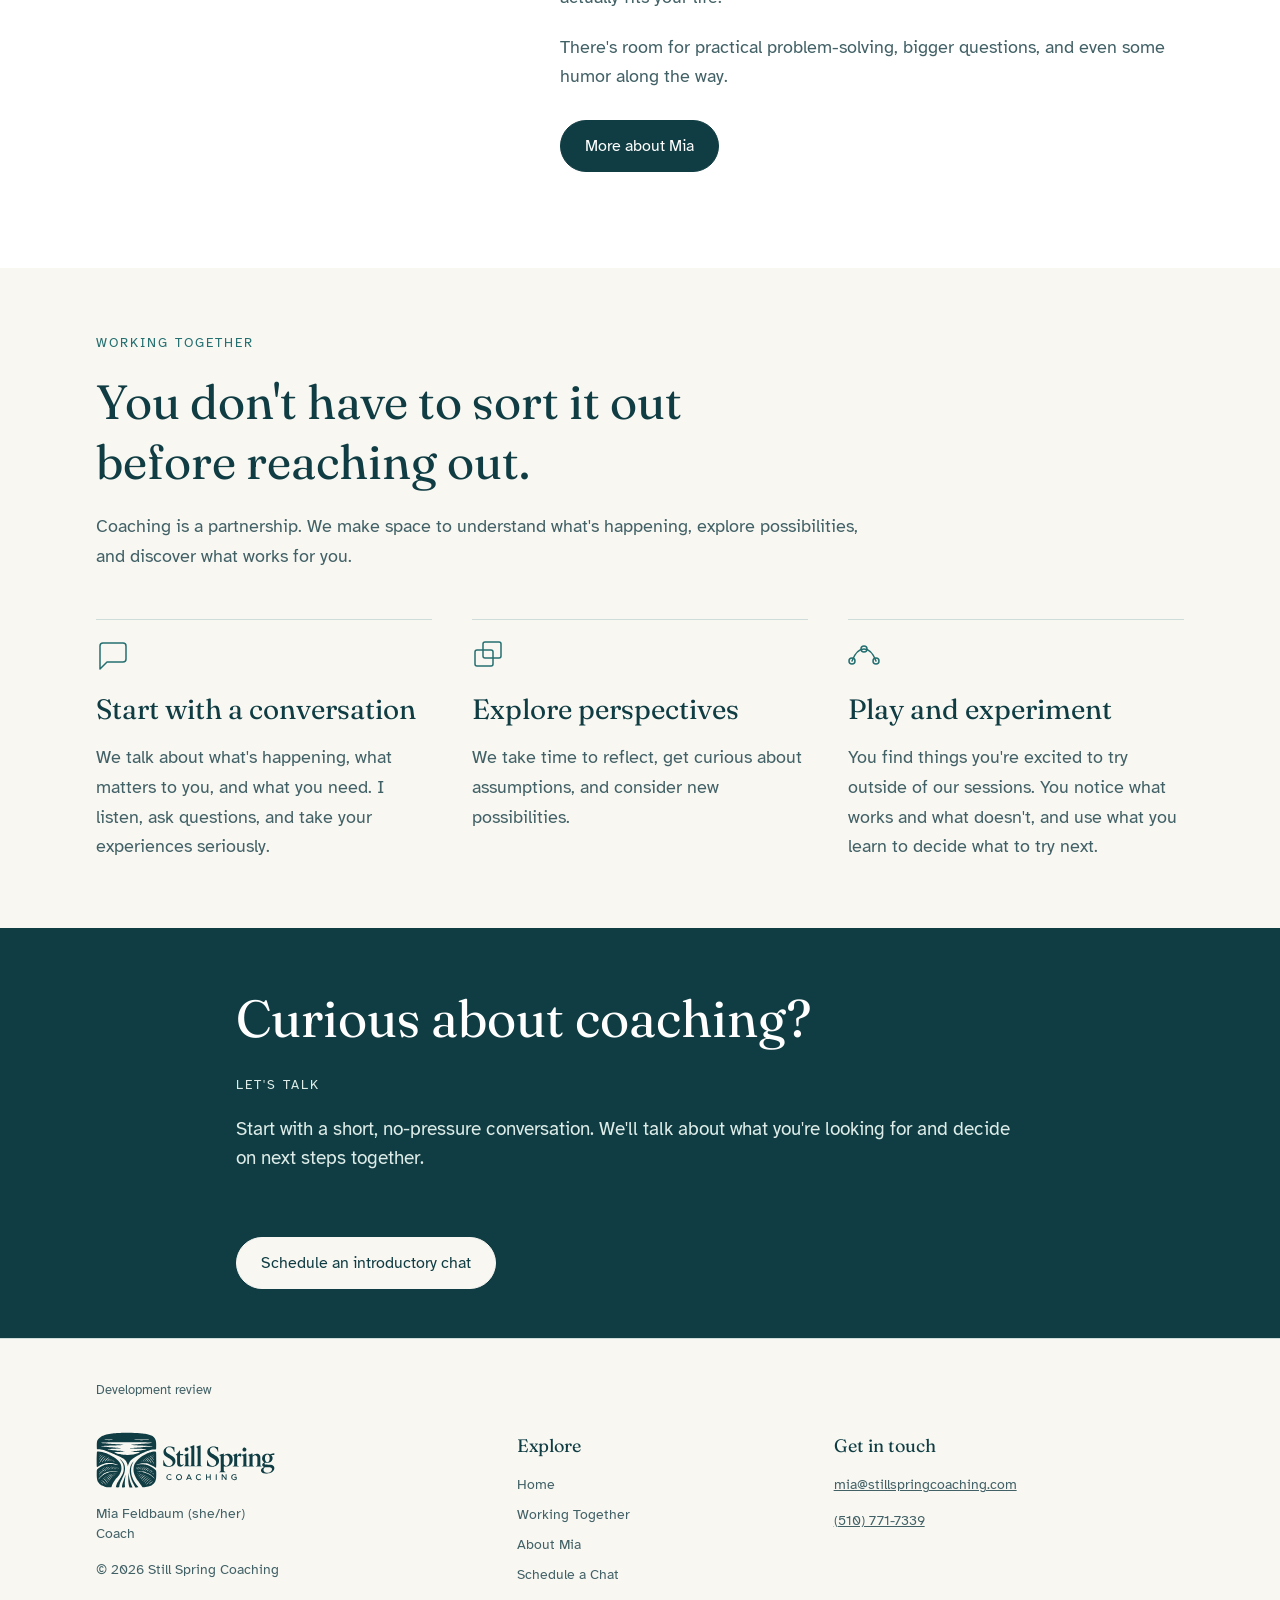
==== commit 6818434a: "Use locally hosted Atkinson Hyperlegible for body text" ====
--- a/index.html
+++ b/index.html
@@ -10,7 +10,7 @@
   <link rel="apple-touch-icon" href="assets/brand/apple-touch-icon-180.png" />
   <link rel="preconnect" href="https://fonts.googleapis.com" />
   <link rel="preconnect" href="https://fonts.gstatic.com" crossorigin />
-  <link href="https://fonts.googleapis.com/css2?family=Fraunces:ital,opsz,wght,SOFT,WONK@0,9..144,400,0,1&family=DM+Sans:opsz,wght@9..40,400;9..40,500&display=swap" rel="stylesheet" />
+  <link href="https://fonts.googleapis.com/css2?family=Fraunces:ital,opsz,wght,SOFT,WONK@0,9..144,400,0,1&display=swap" rel="stylesheet" />
   <link rel="stylesheet" href="css/tokens.css" />
   <link rel="stylesheet" href="css/style.css" />
 <meta name="robots" content="noindex, nofollow" /></head><body><a class="skip-link" href="#main">Skip to content</a><header class="nav"><div class="container nav__inner"><a href="index.html" class="nav__logo"><img src="assets/brand/stillspring-logo-horizontal.svg" width="205" height="64" alt="Still Spring Coaching" /></a><nav aria-label="Primary"><ul class="nav__links" id="site-nav"><li class="mobile-only"><a href="index.html" aria-current="page">Home</a></li><li class=""><a href="working-together.html">Working Together</a></li><li class=""><a href="about.html">About Mia</a></li><li class="mobile-only"><a href="booking.html">Schedule a Chat</a></li></ul></nav><a class="btn btn-primary nav__cta" href="booking.html">Schedule a Chat</a><button class="nav__toggle" aria-expanded="false" aria-controls="site-nav" aria-label="Menu">Menu</button></div></header><main id="main"><section class="hero"><div class="container"><p class="eyebrow">SPACE TO EXPLORE</p>
--- a/css/tokens.css
+++ b/css/tokens.css
@@ -68,7 +68,7 @@
   --measure-body: 65ch;
   --rail-width: 2px;
   --font-display: "Fraunces", "Cormorant Garamond", Georgia, serif;
-  --font-sans: "DM Sans", system-ui, -apple-system, "Segoe UI", sans-serif;
+  --font-sans: "Atkinson Hyperlegible", system-ui, -apple-system, "Segoe UI", sans-serif;
   --font-quote: "Cormorant Garamond", Georgia, serif;
 }
 .display-hero { font-family: var(--font-display); font-size: 72px; line-height: 83px; font-weight: 400; letter-spacing: -0.5px; }
--- a/css/style.css
+++ b/css/style.css
@@ -1,3 +1,33 @@
+/* Locally hosted Atkinson Hyperlegible; SIL OFL license in assets/fonts/. */
+@font-face {
+  font-family: "Atkinson Hyperlegible";
+  src: url("../assets/fonts/atkinson-hyperlegible/atkinson-hyperlegible-latin-400-normal.woff2") format("woff2");
+  font-weight: 400;
+  font-style: normal;
+  font-display: swap;
+}
+@font-face {
+  font-family: "Atkinson Hyperlegible";
+  src: url("../assets/fonts/atkinson-hyperlegible/atkinson-hyperlegible-latin-400-italic.woff2") format("woff2");
+  font-weight: 400;
+  font-style: italic;
+  font-display: swap;
+}
+@font-face {
+  font-family: "Atkinson Hyperlegible";
+  src: url("../assets/fonts/atkinson-hyperlegible/atkinson-hyperlegible-latin-700-normal.woff2") format("woff2");
+  font-weight: 700;
+  font-style: normal;
+  font-display: swap;
+}
+@font-face {
+  font-family: "Atkinson Hyperlegible";
+  src: url("../assets/fonts/atkinson-hyperlegible/atkinson-hyperlegible-latin-700-italic.woff2") format("woff2");
+  font-weight: 700;
+  font-style: italic;
+  font-display: swap;
+}
+
 /* ── Still Spring Coaching — site stylesheet ───────────────────────
    Requires css/tokens.css loaded first.
    Adapts reference/components.css into the existing class names.
@@ -29,6 +59,8 @@
   line-height: 26px;
   -webkit-font-smoothing: antialiased;
 }
+button, input, select, textarea { font: inherit; }
+
 img { max-width: 100%; display: block; }
 a  { color: inherit; }
 
@@ -53,12 +85,12 @@
   border-radius: var(--radius-pill);
   text-decoration: none;
   z-index: 200;
-  font: 500 15px/22px var(--font-sans);
+  font: 400 16px/24px var(--font-sans);
 }
 .skip-link:focus { top: var(--space-4); }
 
 /* ── Typography ─────────────────────────────────────── */
-h1, h2, h3 {
+h1, h2, h3, h4, h5, h6 {
   font-family: var(--font-display);
   font-weight: 400;
   color: var(--text-strong);
@@ -102,10 +134,10 @@
   align-items: center;
   justify-content: center;
   min-height: 52px;
-  padding: 0 24px;
+  padding: 12px 24px;
   border: 1.5px solid transparent;
   border-radius: var(--radius-pill);
-  font: 500 15px/22px var(--font-sans);
+  font: 400 16px/24px var(--font-sans);
   text-decoration: none;
   cursor: pointer;
   transition: background-color var(--transition), color var(--transition), border-color var(--transition);
@@ -170,7 +202,7 @@
   gap: 40px;
 }
 .nav__links a {
-  font: 500 15px/22px var(--font-sans);
+  font: 400 16px/24px var(--font-sans);
   color: var(--text-strong);
   text-decoration: none;
   padding: 13px 0;
@@ -191,7 +223,7 @@
   border-radius: var(--radius-pill);
   background: transparent;
   color: var(--ink);
-  font: 500 15px/22px var(--font-sans);
+  font: 400 16px/24px var(--font-sans);
   cursor: pointer;
 }
 .nav__links.open {
@@ -434,7 +466,7 @@
   font-style: italic;
 }
 .text-link {
-  font: 500 15px/22px var(--font-sans);
+  font: 400 16px/24px var(--font-sans);
   color: var(--teal);
   text-decoration: underline;
   text-underline-offset: 3px;
@@ -550,7 +582,7 @@
 .meet__label { margin-top: auto; font: 500 13px/20px var(--font-sans); letter-spacing: 1px; text-transform: uppercase; color: var(--text-body); }
 .meet__text h2 { margin-top: 20px; }
 .meet__lead { font-size: 19px; line-height: 29px; margin-top: 24px; max-width: 625px; }
-.meet__byline { font: 500 15px/22px var(--font-sans); color: var(--text-accent); margin-top: 32px; }
+.meet__byline { font: 400 16px/24px var(--font-sans); color: var(--text-accent); margin-top: 32px; }
 .meet__text .btn { margin-top: 32px; }
 .meet .eyebrow { margin-bottom: 0; }
 @media (min-width: 768px) { .meet { padding: var(--section-pad-tablet) 0; } }
@@ -655,7 +687,7 @@
 .hero .btn { margin-top: 32px; }
 .recognition { display: grid; gap: 28px; margin-top: 36px; }
 .recognition > div { border-top: 1px solid var(--rule); padding-top: 24px; }
-.recognition h3 { font: 500 20px/1.4 var(--font-sans); }
+.recognition h3 { font: 400 20px/1.4 var(--font-display); }
 .recognition p { margin-top: 12px; }
 .editorial-split { display: grid; gap: 36px; align-items: start; }
 .nature-detail { width: 100%; height: auto; aspect-ratio: 4/3; object-fit: cover; border-radius: 48% 48% 6px 6px; }
@@ -670,7 +702,7 @@
 .pronouns { margin-top: 16px !important; }
 .descriptor { margin-top: 4px !important; color: var(--teal); }
 .testimonial { margin: 40px 0 0; border-left: 2px solid var(--teal); padding: 4px 0 4px 28px; }
-.testimonial p { font: 400 25px/1.5 var(--font-display); margin: 0; }
+.testimonial p { font: 400 25px/1.5 var(--font-sans); margin: 0; }
 details { border-bottom: 1px solid var(--rule); padding: 24px 0; }
 summary { cursor: pointer; color: var(--ink); font-weight: 500; min-height: 48px; padding: 10px 8px 10px 0; }
 details p { margin: 16px 0 8px; }
@@ -678,7 +710,7 @@
 .footer-grid p { margin-top: 16px; }
 .footer-grid a { overflow-wrap: anywhere; }
 .footer-grid .footer__links { flex-direction: column; gap: 10px; margin-top: 16px; align-items: start; }
-.footer-heading { font: 500 16px/1.5 var(--font-sans); }
+.footer-heading { font: 400 18px/1.5 var(--font-display); }
 .review-notice { font-size: 13px; margin-bottom: 32px; }
 .cta-banner p { color: var(--mist); }
 .cta-banner .btn { background: var(--cream); color: var(--ink); border-color: var(--cream); }
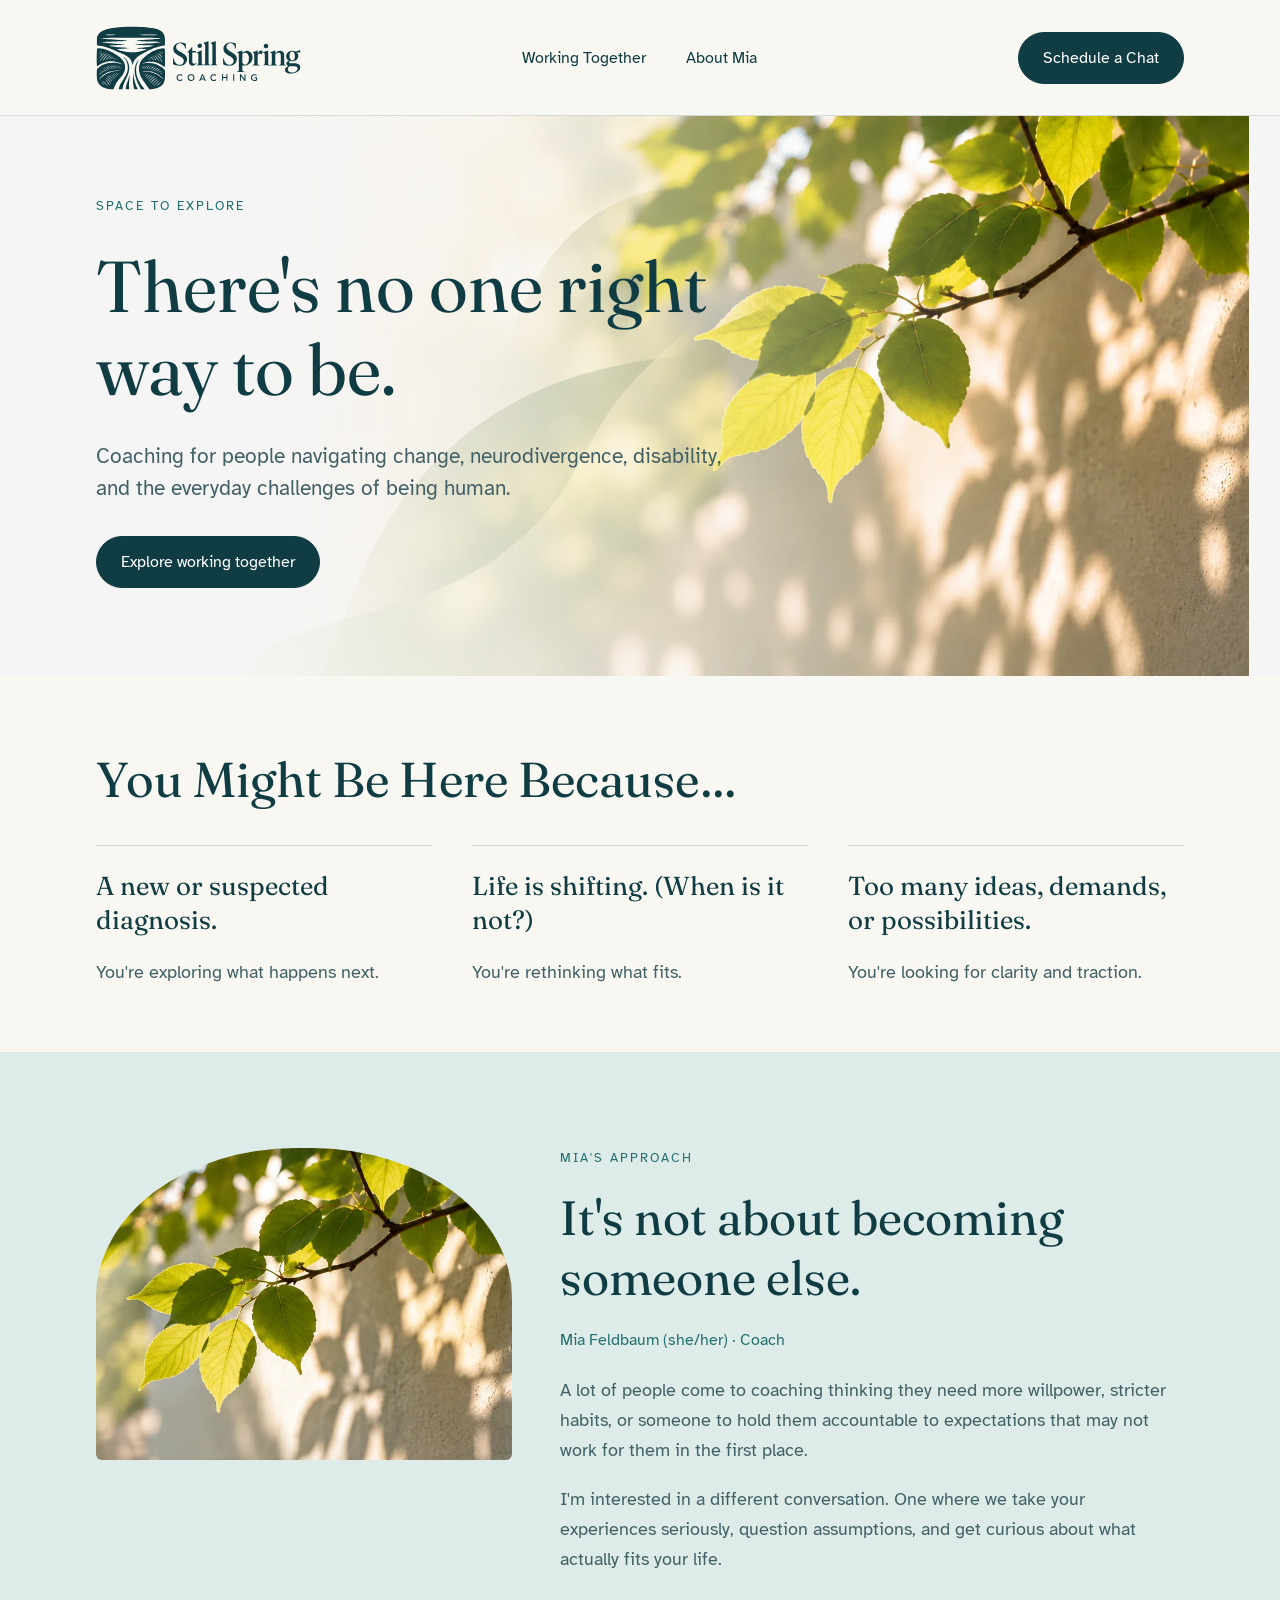
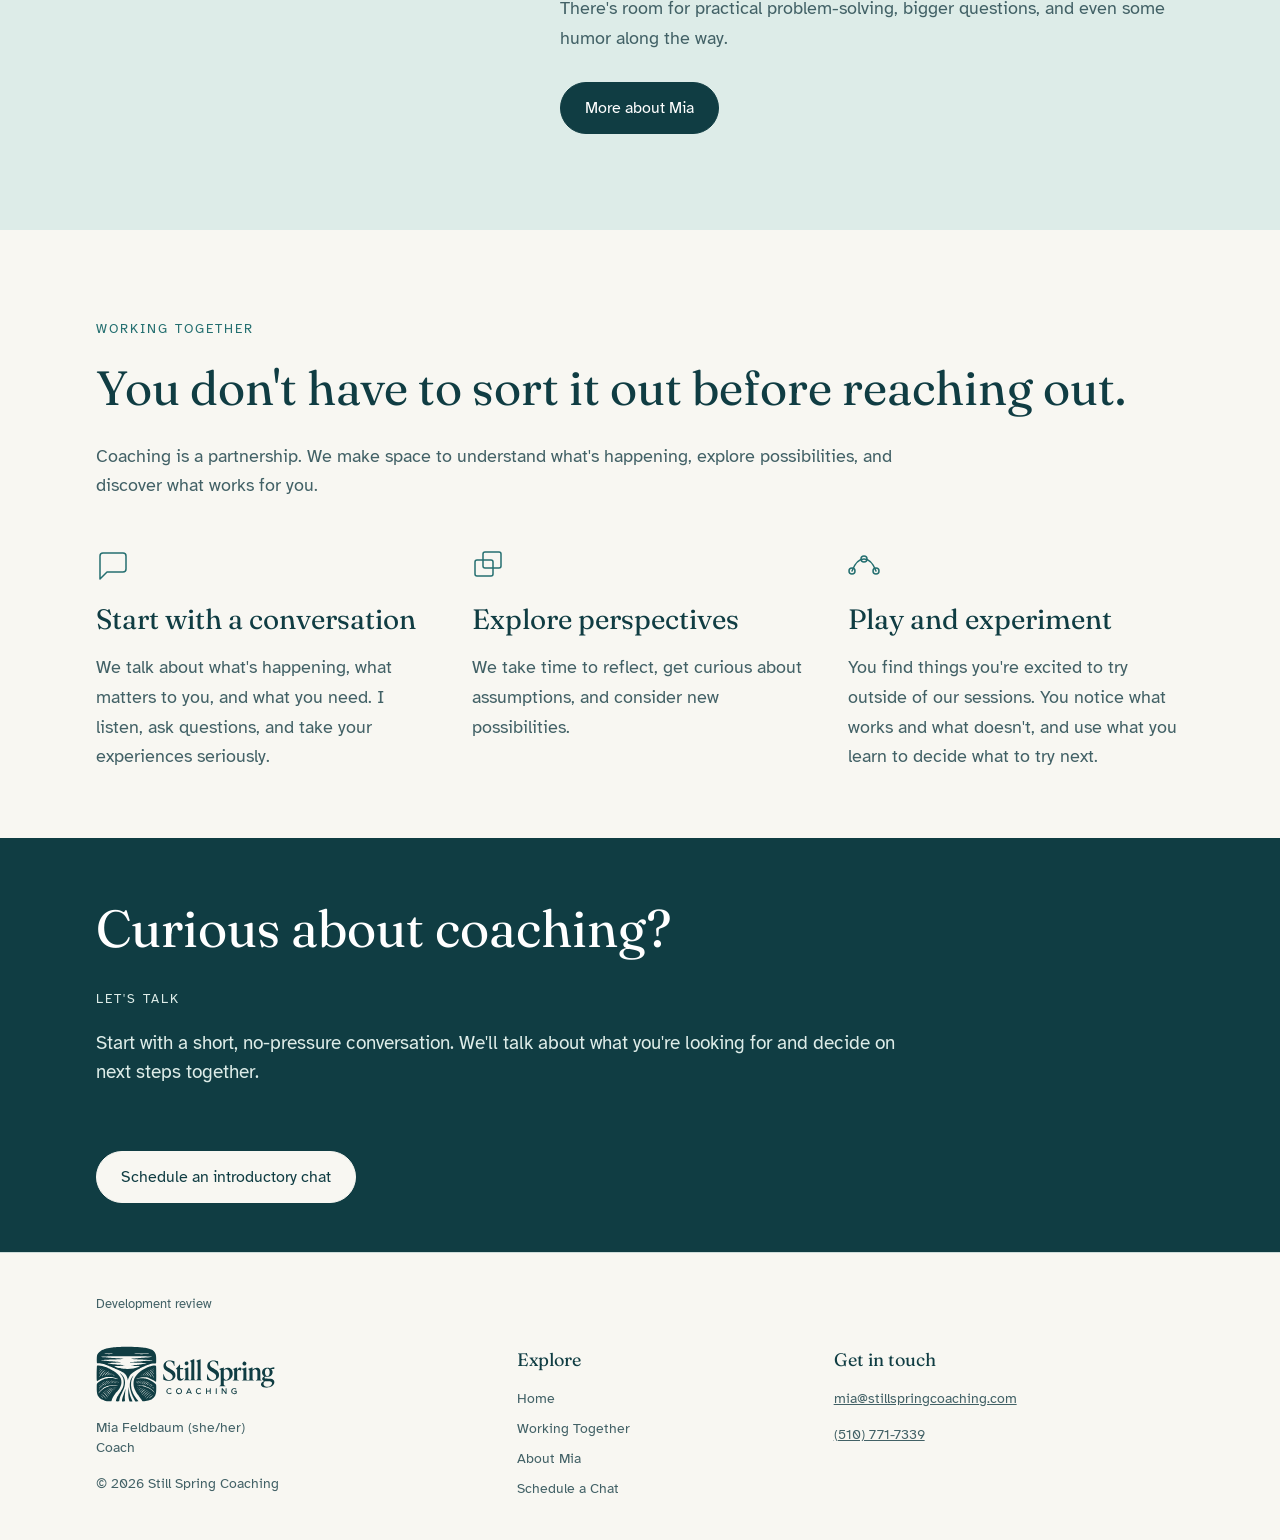
==== commit 9e691e19: "Refine editorial page layouts and shared topic components" ====
--- a/index.html
+++ b/index.html
@@ -1,34 +1,34 @@
 <!DOCTYPE html>
+
 <html lang="en">
 <head>
-  <meta charset="UTF-8" />
-  <meta name="viewport" content="width=device-width, initial-scale=1.0" />
-  <title>Home | Still Spring Coaching</title>
-  <meta name="description" content="Coaching with Mia Feldbaum for people navigating change, neurodivergence, disability, and everyday life." />
-  <link rel="icon" type="image/svg+xml" href="assets/brand/favicon.svg" />
-  <link rel="icon" type="image/png" sizes="32x32" href="assets/brand/monogram-32.png" />
-  <link rel="apple-touch-icon" href="assets/brand/apple-touch-icon-180.png" />
-  <link rel="preconnect" href="https://fonts.googleapis.com" />
-  <link rel="preconnect" href="https://fonts.gstatic.com" crossorigin />
-  <link href="https://fonts.googleapis.com/css2?family=Fraunces:ital,opsz,wght,SOFT,WONK@0,9..144,400,0,1&display=swap" rel="stylesheet" />
-  <link rel="stylesheet" href="css/tokens.css" />
-  <link rel="stylesheet" href="css/style.css" />
-<meta name="robots" content="noindex, nofollow" /></head><body><a class="skip-link" href="#main">Skip to content</a><header class="nav"><div class="container nav__inner"><a href="index.html" class="nav__logo"><img src="assets/brand/stillspring-logo-horizontal.svg" width="205" height="64" alt="Still Spring Coaching" /></a><nav aria-label="Primary"><ul class="nav__links" id="site-nav"><li class="mobile-only"><a href="index.html" aria-current="page">Home</a></li><li class=""><a href="working-together.html">Working Together</a></li><li class=""><a href="about.html">About Mia</a></li><li class="mobile-only"><a href="booking.html">Schedule a Chat</a></li></ul></nav><a class="btn btn-primary nav__cta" href="booking.html">Schedule a Chat</a><button class="nav__toggle" aria-expanded="false" aria-controls="site-nav" aria-label="Menu">Menu</button></div></header><main id="main"><section class="hero"><div class="container"><p class="eyebrow">SPACE TO EXPLORE</p>
-<h1 class="hero__title">There&#x27;s no one right way to be.</h1>
+<meta charset="utf-8"/>
+<meta content="width=device-width, initial-scale=1.0" name="viewport"/>
+<title>Home | Still Spring Coaching</title>
+<meta content="Coaching with Mia Feldbaum for people navigating change, neurodivergence, disability, and everyday life." name="description"/>
+<link href="assets/brand/favicon.svg" rel="icon" type="image/svg+xml"/>
+<link href="assets/brand/monogram-32.png" rel="icon" sizes="32x32" type="image/png"/>
+<link href="assets/brand/apple-touch-icon-180.png" rel="apple-touch-icon"/>
+<link href="https://fonts.googleapis.com" rel="preconnect"/>
+<link crossorigin="" href="https://fonts.gstatic.com" rel="preconnect"/>
+<link href="https://fonts.googleapis.com/css2?family=Fraunces:ital,opsz,wght,SOFT,WONK@0,9..144,400,0,1&amp;display=swap" rel="stylesheet"/>
+<link href="css/tokens.css" rel="stylesheet"/>
+<link href="css/style.css" rel="stylesheet"/>
+<meta content="noindex, nofollow" name="robots"/></head><body><a class="skip-link" href="#main">Skip to content</a><header class="nav"><div class="container nav__inner"><a class="nav__logo" href="index.html"><img alt="Still Spring Coaching" height="64" src="assets/brand/stillspring-logo-horizontal.svg" width="205"/></a><nav aria-label="Primary"><ul class="nav__links" id="site-nav"><li class="mobile-only"><a aria-current="page" href="index.html">Home</a></li><li class=""><a href="working-together.html">Working Together</a></li><li class=""><a href="about.html">About Mia</a></li><li class="mobile-only"><a href="booking.html">Schedule a Chat</a></li></ul></nav><a class="btn btn-primary nav__cta" href="booking.html">Schedule a Chat</a><button aria-controls="site-nav" aria-expanded="false" aria-label="Menu" class="nav__toggle">Menu</button></div></header><main class="editorial-page" id="main"><section class="hero"><div class="container"><p class="eyebrow">SPACE TO EXPLORE</p>
+<h1 class="hero__title">There's no one right way to be.</h1>
 <p class="hero__lead">Coaching for people navigating change, neurodivergence, disability, and the everyday challenges of being human.</p>
 <a class="btn btn-primary" href="working-together.html">Explore working together</a><figure class="hero__media">
-          <picture>
-            <source type="image/webp" srcset="assets/img/hero-photo-710.webp" />
-            <img src="assets/img/hero-photo-710.jpg" width="710" height="513" alt="" loading="lazy" />
-          </picture>
-
-        </figure></div></section><section class="section " id="how-i-can-help"><div class="container reading"><h2>You Might Be Here Because…</h2><div class="recognition"><div><h3>A new or suspected diagnosis.</h3><p>You&#x27;re exploring what happens next.</p></div><div><h3>Life is shifting. (When is it not?)</h3><p>You&#x27;re rethinking what fits.</p></div><div><h3>Too many ideas, demands, or possibilities.</h3><p>You&#x27;re looking for clarity and traction.</p></div></div></div></section><section class="section section--raised" id="about"><div class="container editorial-split"><img class="nature-detail" src="assets/img/hero-photo-710.webp" width="710" height="513" loading="lazy" alt=""/><div class="prose"><p class="eyebrow">MIA&#x27;S APPROACH</p><h2>It&#x27;s not about becoming someone else.</h2><p class="meet__byline">Mia Feldbaum (she/her) · Coach</p>
+<picture>
+<source srcset="assets/img/hero-photo-710.webp" type="image/webp"/>
+<img alt="" height="513" loading="lazy" src="assets/img/hero-photo-710.jpg" width="710"/>
+</picture>
+</figure></div></section><section class="section recognition-section" id="how-i-can-help"><div class="container"><h2>You Might Be Here Because…</h2><div class="recognition"><div><h3>A new or suspected diagnosis.</h3><p>You're exploring what happens next.</p></div><div><h3>Life is shifting. (When is it not?)</h3><p>You're rethinking what fits.</p></div><div><h3>Too many ideas, demands, or possibilities.</h3><p>You're looking for clarity and traction.</p></div></div></div></section><section class="section section--alt approach-section" id="about"><div class="container editorial-split"><img alt="" class="nature-detail" height="513" loading="lazy" src="assets/img/hero-photo-710.webp" width="710"/><div class="prose"><p class="eyebrow">MIA'S APPROACH</p><h2>It's not about becoming someone else.</h2><p class="meet__byline">Mia Feldbaum (she/her) · Coach</p>
 <p>A lot of people come to coaching thinking they need more willpower, stricter habits, or someone to hold them accountable to expectations that may not work for them in the first place.</p>
-<p>I&#x27;m interested in a different conversation. One where we take your experiences seriously, question assumptions, and get curious about what actually fits your life.</p>
-<p>There&#x27;s room for practical problem-solving, bigger questions, and even some humor along the way.</p>
-<a class="btn btn-primary" href="about.html">More about Mia</a></div></div></section><section class="section" id="working-together"><div class="container"><div class="reading"><p class="eyebrow">WORKING TOGETHER</p><h2>You don&#x27;t have to sort it out before reaching out.</h2><p>Coaching is a partnership. We make space to understand what&#x27;s happening, explore possibilities, and discover what works for you.</p></div><div class="steps"><div class="step"><div class="step__num"><svg xmlns="http://www.w3.org/2000/svg" width="32" height="32" viewBox="0 0 32 32" fill="none" stroke="currentColor" stroke-width="1.5" stroke-linecap="round" stroke-linejoin="round" aria-hidden="true" focusable="false"><path d="M27 4A3 3 0 0 1 30 7V20A3 3 0 0 1 27 23H11L4 30V7A3 3 0 0 1 7 4Z"/></svg></div><h3>Start with a conversation</h3>
-<p>We talk about what&#x27;s happening, what matters to you, and what you need. I listen, ask questions, and take your experiences seriously.</p></div><div class="step"><div class="step__num"><svg xmlns="http://www.w3.org/2000/svg" width="32" height="32" viewBox="0 0 32 32" fill="none" stroke="currentColor" stroke-width="1.5" stroke-linecap="round" stroke-linejoin="round" aria-hidden="true" focusable="false"><rect x="11" y="3" width="18" height="16" rx="2"/><rect x="3" y="11" width="18" height="16" rx="2"/></svg></div><h3>Explore perspectives</h3>
-<p>We take time to reflect, get curious about assumptions, and consider new possibilities.</p></div><div class="step"><div class="step__num"><svg xmlns="http://www.w3.org/2000/svg" width="32" height="32" viewBox="0 0 32 32" fill="none" stroke="currentColor" stroke-width="1.5" stroke-linecap="round" stroke-linejoin="round" aria-hidden="true" focusable="false"><path d="M4 22C10 6 22 6 28 22"/><circle cx="4" cy="22" r="3"/><circle cx="16" cy="10" r="3"/><circle cx="28" cy="22" r="3"/></svg></div><h3>Play and experiment</h3>
-<p>You find things you&#x27;re excited to try outside of our sessions. You notice what works and what doesn&#x27;t, and use what you learn to decide what to try next.</p></div></div></div></section><section class="section cta-banner is-inverse"><div class="container reading"><h2>Curious about coaching?</h2><p class="eyebrow">LET&#x27;S TALK</p>
-<p>Start with a short, no-pressure conversation. We&#x27;ll talk about what you&#x27;re looking for and decide on next steps together.</p>
-<a class="btn btn-primary" href="booking.html">Schedule an introductory chat</a></div></section></main><footer class="footer"><div class="container review-notice">Development review</div><div class="container footer-grid"><div><a href="index.html" class="footer__logo"><img src="assets/brand/stillspring-logo-horizontal.svg" width="205" height="64" alt="Still Spring Coaching" /></a><p>Mia Feldbaum (she/her)<br>Coach</p><p>© 2026 Still Spring Coaching</p></div><nav aria-label="Footer"><h2 class="footer-heading">Explore</h2><ul class="footer__links"><li><a href="index.html">Home</a></li><li><a href="working-together.html">Working Together</a></li><li><a href="about.html">About Mia</a></li><li><a href="booking.html">Schedule a Chat</a></li></ul></nav><div><h2 class="footer-heading">Get in touch</h2><p><a href="mailto:mia@stillspringcoaching.com">mia@stillspringcoaching.com</a></p><p><a href="tel:+15107717339">(510) 771-7339</a></p></div></div></footer><script src="js/main.js"></script></body></html>
+<p>I'm interested in a different conversation. One where we take your experiences seriously, question assumptions, and get curious about what actually fits your life.</p>
+<p>There's room for practical problem-solving, bigger questions, and even some humor along the way.</p>
+<a class="btn btn-primary" href="about.html">More about Mia</a></div></div></section><section class="section" id="working-together"><div class="container"><div class="section-intro"><p class="eyebrow">WORKING TOGETHER</p><h2>You don't have to sort it out before reaching out.</h2><p>Coaching is a partnership. We make space to understand what's happening, explore possibilities, and discover what works for you.</p></div><div class="steps"><div class="step"><div class="step__num"><svg aria-hidden="true" fill="none" focusable="false" height="32" stroke="currentColor" stroke-linecap="round" stroke-linejoin="round" stroke-width="1.5" viewbox="0 0 32 32" width="32" xmlns="http://www.w3.org/2000/svg"><path d="M27 4A3 3 0 0 1 30 7V20A3 3 0 0 1 27 23H11L4 30V7A3 3 0 0 1 7 4Z"></path></svg></div><h3>Start with a conversation</h3>
+<p>We talk about what's happening, what matters to you, and what you need. I listen, ask questions, and take your experiences seriously.</p></div><div class="step"><div class="step__num"><svg aria-hidden="true" fill="none" focusable="false" height="32" stroke="currentColor" stroke-linecap="round" stroke-linejoin="round" stroke-width="1.5" viewbox="0 0 32 32" width="32" xmlns="http://www.w3.org/2000/svg"><rect height="16" rx="2" width="18" x="11" y="3"></rect><rect height="16" rx="2" width="18" x="3" y="11"></rect></svg></div><h3>Explore perspectives</h3>
+<p>We take time to reflect, get curious about assumptions, and consider new possibilities.</p></div><div class="step"><div class="step__num"><svg aria-hidden="true" fill="none" focusable="false" height="32" stroke="currentColor" stroke-linecap="round" stroke-linejoin="round" stroke-width="1.5" viewbox="0 0 32 32" width="32" xmlns="http://www.w3.org/2000/svg"><path d="M4 22C10 6 22 6 28 22"></path><circle cx="4" cy="22" r="3"></circle><circle cx="16" cy="10" r="3"></circle><circle cx="28" cy="22" r="3"></circle></svg></div><h3>Play and experiment</h3>
+<p>You find things you're excited to try outside of our sessions. You notice what works and what doesn't, and use what you learn to decide what to try next.</p></div></div></div></section><section class="section cta-banner is-inverse"><div class="container editorial-copy"><h2>Curious about coaching?</h2><p class="eyebrow">LET'S TALK</p>
+<p>Start with a short, no-pressure conversation. We'll talk about what you're looking for and decide on next steps together.</p>
+<a class="btn btn-primary" href="booking.html">Schedule an introductory chat</a></div></section></main><footer class="footer"><div class="container review-notice">Development review</div><div class="container footer-grid"><div><a class="footer__logo" href="index.html"><img alt="Still Spring Coaching" height="64" src="assets/brand/stillspring-logo-horizontal.svg" width="205"/></a><p>Mia Feldbaum (she/her)<br/>Coach</p><p>© 2026 Still Spring Coaching</p></div><nav aria-label="Footer"><h2 class="footer-heading">Explore</h2><ul class="footer__links"><li><a href="index.html">Home</a></li><li><a href="working-together.html">Working Together</a></li><li><a href="about.html">About Mia</a></li><li><a href="booking.html">Schedule a Chat</a></li></ul></nav><div><h2 class="footer-heading">Get in touch</h2><p><a href="mailto:mia@stillspringcoaching.com">mia@stillspringcoaching.com</a></p><p><a href="tel:+15107717339">(510) 771-7339</a></p></div></div></footer><script src="js/main.js"></script></body></html>
--- a/css/style.css
+++ b/css/style.css
@@ -735,3 +735,77 @@
  .testimonial p { font-size: 23px; }
  .nav__links.open { left: 0; right: 0; width: 100%; }
 }
+
+/* Editorial layouts: shared page edges, independent prose measures. */
+.editorial-copy p, .section-prose p, .section-intro p { max-width: 68ch; }
+.editorial-copy p + p, .section-prose p + p, .section-intro p { margin-top: 20px; }
+.editorial-copy h2, .heading-split h2 { margin-bottom: 28px; }
+.editorial-copy h2, .section-intro h2 { max-width: none; }
+.editorial-copy .eyebrow { margin: 0 0 20px; }
+.editorial-copy .btn, .section-prose .btn { margin-top: 28px; margin-right: 16px; }
+.recognition-section h2 { max-width: none; }
+.recognition h3 { font-size: 26px; line-height: 1.3; margin-bottom: 20px; }
+.recognition { grid-template-columns: 1fr; gap: 32px; }
+.editorial-split { grid-template-columns: 1fr; gap: 40px; }
+.section-intro { max-width: 100%; }
+.section-intro p { margin-top: 24px; }
+.steps { grid-template-columns: 1fr; gap: 36px; }
+.step { border: 0; padding: 0; }
+.step h3 { max-width: 20ch; }
+.step__num svg { width: 32px; height: 32px; }
+.topic-icon { flex: 0 0 32px; width: 32px; height: 32px; object-fit: contain; }
+.topic-grid { display: grid; list-style: none; padding: 0; margin: 36px 0; gap: 0; }
+.topic-grid > li, .topic-item { display: flex; gap: 24px; padding: 28px 0; border-top: 1px solid var(--rule); min-width: 0; }
+.topic-grid p { margin: 0; }
+.icon-heading { display: flex; align-items: flex-start; gap: 24px; }
+.heading-split, .intro-columns, .expectations-grid, .reflection-columns, .background-grid { display: grid; gap: 32px; }
+.intro-columns { margin-top: 32px; }
+.intro-columns p, .reflection-columns p { margin-top: 0 !important; }
+.expectations-grid h2 { display: flex; align-items: center; gap: 20px; }
+.cost { padding-top: 32px; border-top: 1px solid var(--rule); }
+.rate { font: 400 38px/1.3 var(--font-display); color: var(--ink); }
+.personal-intro { display: grid; grid-template-columns: 32px minmax(0,1fr); column-gap: 24px; margin-top: 32px; }
+.personal-intro > .topic-icon { grid-column: 1; grid-row: 1 / 4; }
+.personal-intro > p { grid-column: 2; margin-top: 0; }
+.personal-intro > p + p { margin-top: 20px; }
+.reflection-columns { border-top: 1px solid var(--rule); padding-top: 32px; margin-top: 40px; }
+.quote-panel { background: var(--mist); border: 0; padding: 32px 24px; margin: 40px 0 0; display: grid; grid-template-columns: 1fr; gap: 8px; }
+.quote-panel .quote-mark { font: 400 72px/.8 var(--font-display); color: var(--teal); }
+.quote-panel p { font: 400 18px/1.65 var(--font-sans); max-width: 68ch; margin: 20px 0 0; }
+.quote-panel .quote-lead { font: 400 28px/1.3 var(--font-display); color: var(--ink); margin-top: 0; }
+.background-grid { margin: 32px 0; }
+.background-item p { margin-top: 20px; }
+.about-intro .prose { min-width: 0; }
+.about-intro .descriptor { font-size: 23px; color: var(--ink); }
+.cta-banner .container { max-width: calc(1248px + 2 * var(--margin-desktop)); }
+.cta-banner .cta-secondary { display: inline-block; margin: 28px 0 0; padding: 12px 0; color: var(--cream); text-underline-offset: 5px; }
+.cta-banner .btn { margin-right: 32px; }
+@media (min-width: 768px) {
+ .editorial-split { grid-template-columns: minmax(0,.8fr) minmax(0,1.2fr); gap: 48px; }
+ .intro-columns, .reflection-columns, .background-grid { grid-template-columns: repeat(2,minmax(0,1fr)); gap: 48px; }
+ .reflection-columns > p + p, .background-item + .background-item { border-left: 1px solid var(--rule); padding-left: 40px; }
+ .topic-grid { grid-template-columns: repeat(2,minmax(0,1fr)); column-gap: 48px; }
+ .topic-grid > :nth-child(even) { border-left: 1px solid var(--rule); padding-left: 32px; }
+ .quote-panel { padding: 48px; grid-template-columns: 56px minmax(0,1fr); gap: 24px; }
+ .heading-split { grid-template-columns: minmax(0,.9fr) minmax(0,1.1fr); gap: 48px; }
+ .heading-split h2 { font-size: 36px; line-height: 1.2; }
+}
+@media (min-width: 1024px) {
+ .recognition, .steps { grid-template-columns: repeat(3,minmax(0,1fr)); gap: 40px; }
+ .expectations-grid { grid-template-columns: minmax(0,1.85fr) minmax(0,1fr); gap: 48px; }
+ .cost { border-top: 0; border-left: 1px solid var(--rule); padding: 0 0 0 40px; }
+ .heading-split h2 { font-size: 44px; }
+}
+@media (max-width: 767px) {
+ .personal-intro { grid-template-columns: 1fr; }
+ .personal-intro > .topic-icon, .personal-intro > p { grid-column: 1; grid-row: auto; }
+ .personal-intro > .topic-icon { margin-bottom: 24px; }
+}
+.editorial-page > .section--raised { background: var(--cream); }
+.editorial-page > .page-hero { background: var(--cream); }
+.editorial-page > .section--alt { background: var(--mist); }
+.editorial-page > .cta-banner { background: var(--ink); }
+.wide-intro h1 { max-width: none; }
+@media (max-width: 767px) {
+ .icon-heading { flex-direction: column; gap: 20px; }
+}
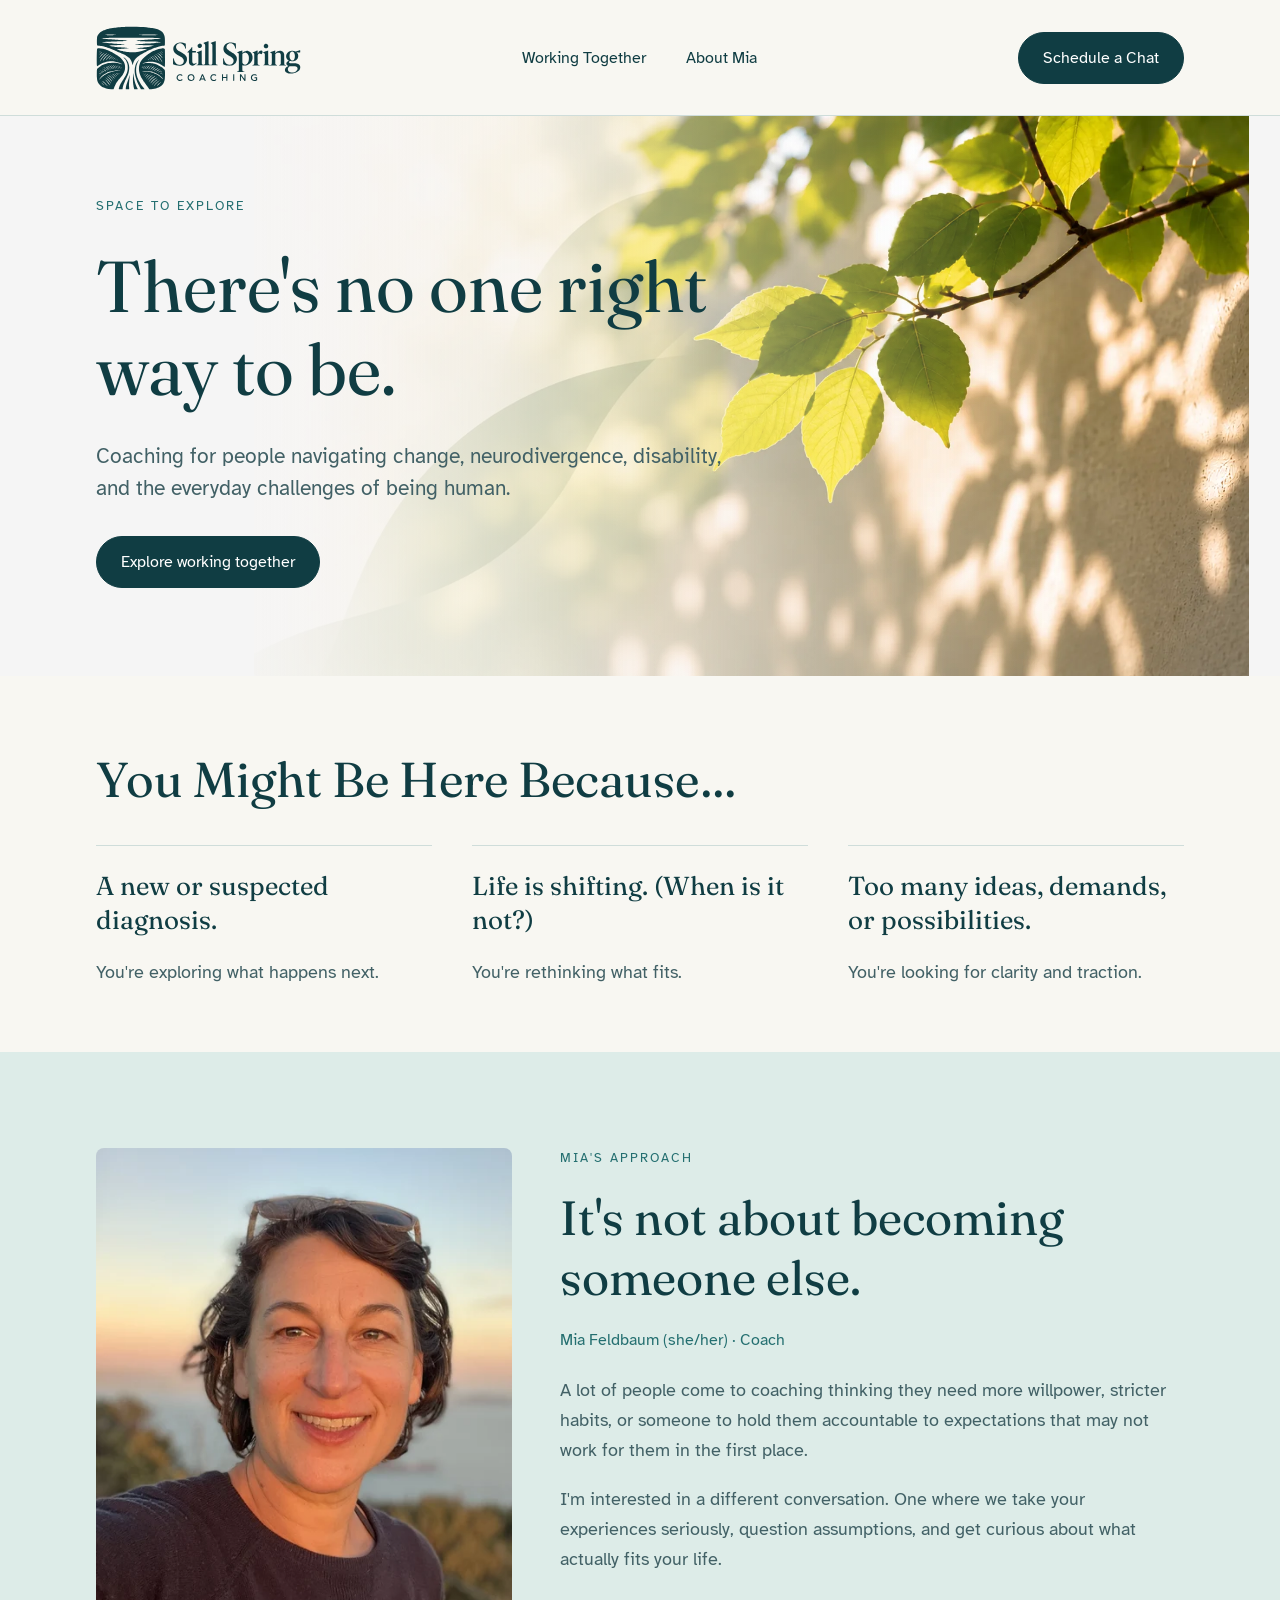
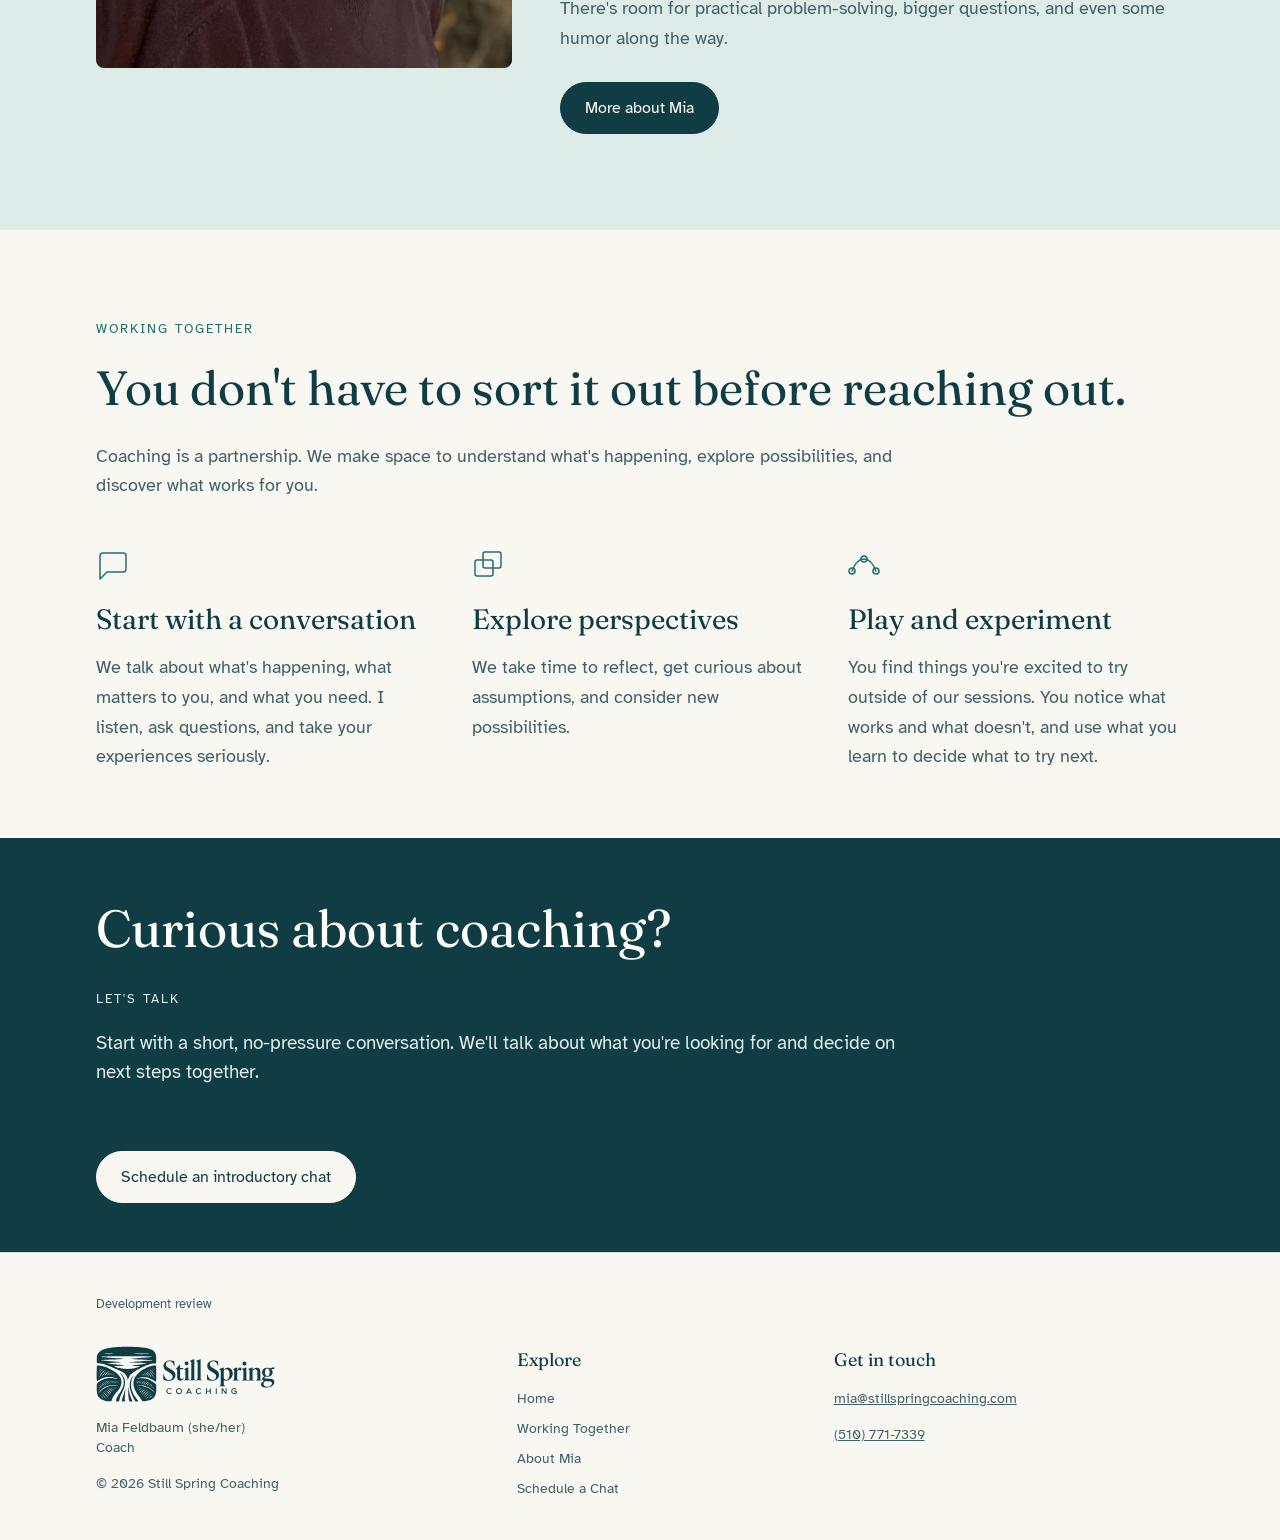
==== commit 36d59a7f: "Integrate responsive Mia portrait on Home and About" ====
--- a/index.html
+++ b/index.html
@@ -22,7 +22,7 @@
 <source srcset="assets/img/hero-photo-710.webp" type="image/webp"/>
 <img alt="" height="513" loading="lazy" src="assets/img/hero-photo-710.jpg" width="710"/>
 </picture>
-</figure></div></section><section class="section recognition-section" id="how-i-can-help"><div class="container"><h2>You Might Be Here Because…</h2><div class="recognition"><div><h3>A new or suspected diagnosis.</h3><p>You're exploring what happens next.</p></div><div><h3>Life is shifting. (When is it not?)</h3><p>You're rethinking what fits.</p></div><div><h3>Too many ideas, demands, or possibilities.</h3><p>You're looking for clarity and traction.</p></div></div></div></section><section class="section section--alt approach-section" id="about"><div class="container editorial-split"><img alt="" class="nature-detail" height="513" loading="lazy" src="assets/img/hero-photo-710.webp" width="710"/><div class="prose"><p class="eyebrow">MIA'S APPROACH</p><h2>It's not about becoming someone else.</h2><p class="meet__byline">Mia Feldbaum (she/her) · Coach</p>
+</figure></div></section><section class="section recognition-section" id="how-i-can-help"><div class="container"><h2>You Might Be Here Because…</h2><div class="recognition"><div><h3>A new or suspected diagnosis.</h3><p>You're exploring what happens next.</p></div><div><h3>Life is shifting. (When is it not?)</h3><p>You're rethinking what fits.</p></div><div><h3>Too many ideas, demands, or possibilities.</h3><p>You're looking for clarity and traction.</p></div></div></div></section><section class="section section--alt approach-section" id="about"><div class="container editorial-split"><img alt="Mia Feldbaum outdoors at sunset." class="mia-portrait" height="1000" loading="lazy" sizes="(min-width: 1200px) 480px, (min-width: 768px) 40vw, 90vw" src="assets/img/mia-feldbaum-portrait-800.webp" srcset="assets/img/mia-feldbaum-portrait-480.webp 480w, assets/img/mia-feldbaum-portrait-800.webp 800w" width="800"/><div class="prose"><p class="eyebrow">MIA'S APPROACH</p><h2>It's not about becoming someone else.</h2><p class="meet__byline">Mia Feldbaum (she/her) · Coach</p>
 <p>A lot of people come to coaching thinking they need more willpower, stricter habits, or someone to hold them accountable to expectations that may not work for them in the first place.</p>
 <p>I'm interested in a different conversation. One where we take your experiences seriously, question assumptions, and get curious about what actually fits your life.</p>
 <p>There's room for practical problem-solving, bigger questions, and even some humor along the way.</p>
--- a/css/style.css
+++ b/css/style.css
@@ -809,3 +809,5 @@
 @media (max-width: 767px) {
  .icon-heading { flex-direction: column; gap: 20px; }
 }
+.mia-portrait { width: 100%; max-width: 480px; height: auto; aspect-ratio: 4 / 5; object-fit: cover; border-radius: 8px; }
+@media (max-width: 767px) { .mia-portrait { margin-inline: auto; } }
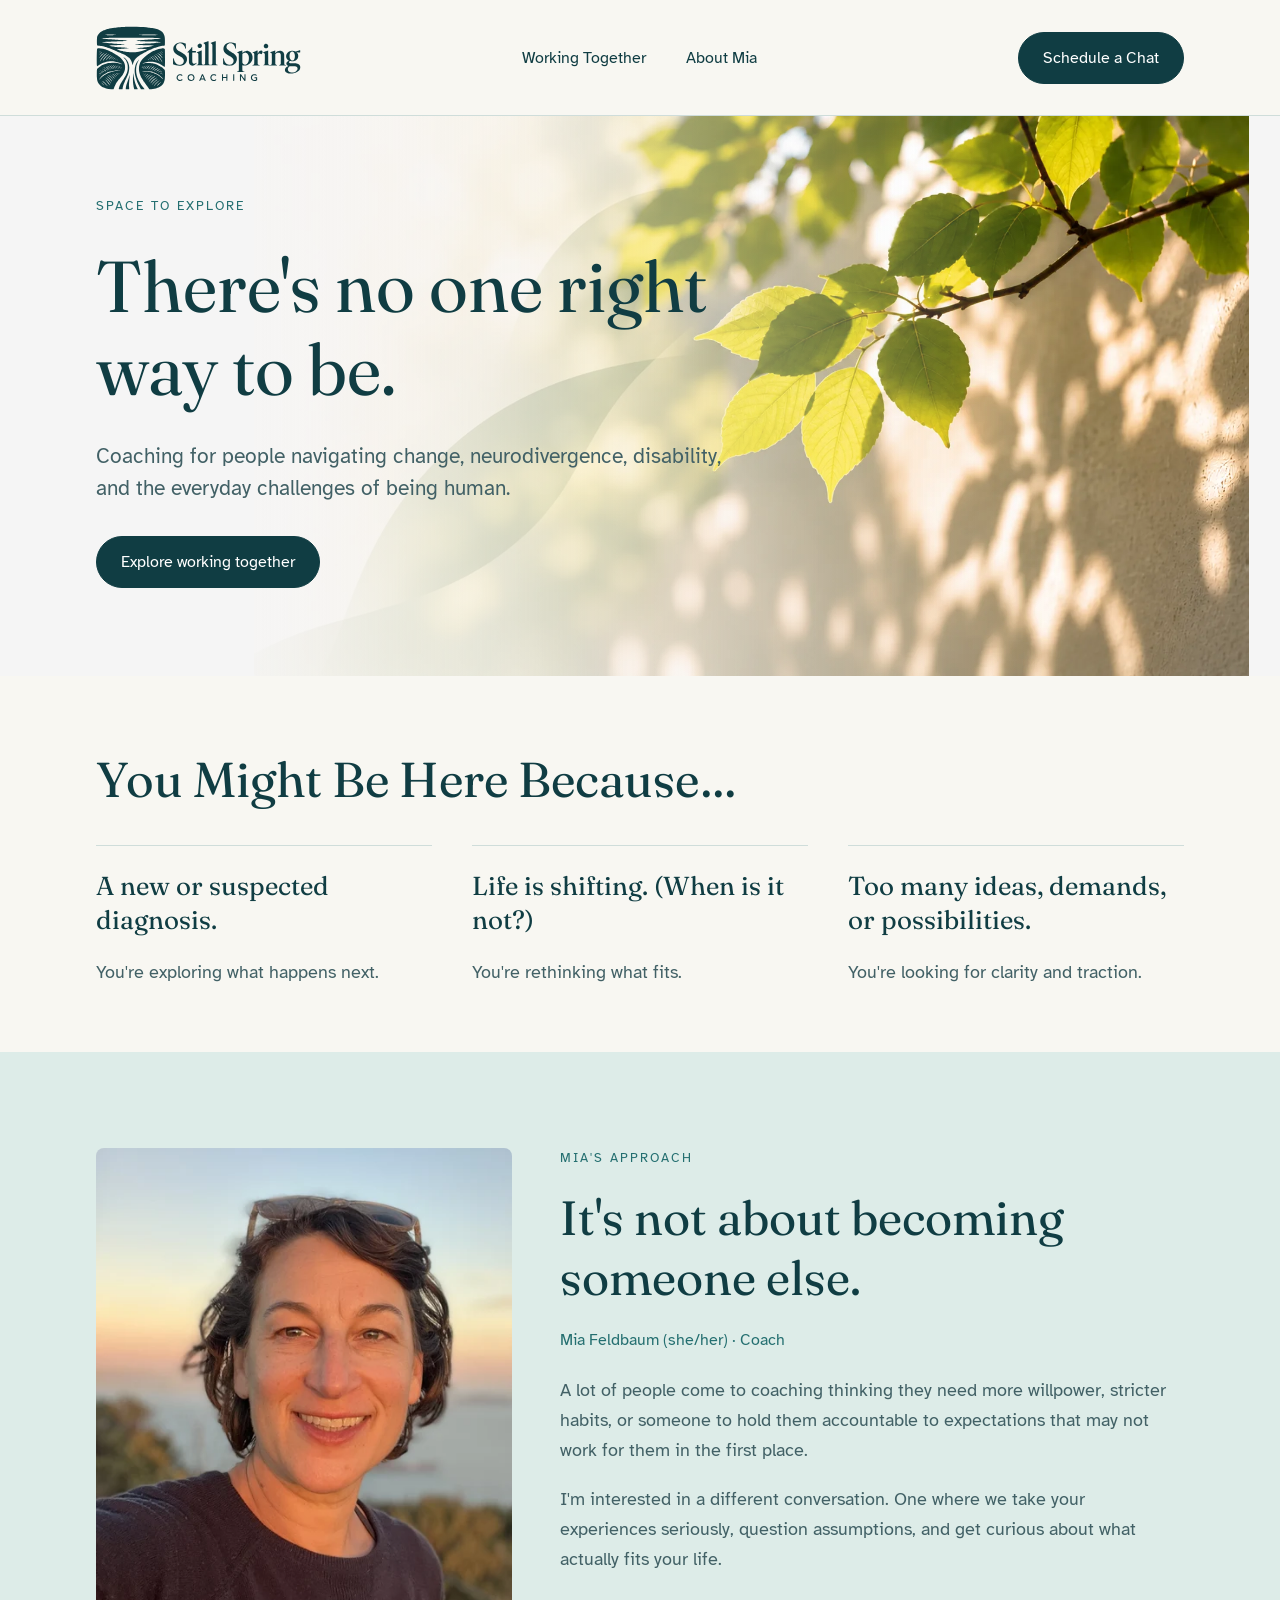
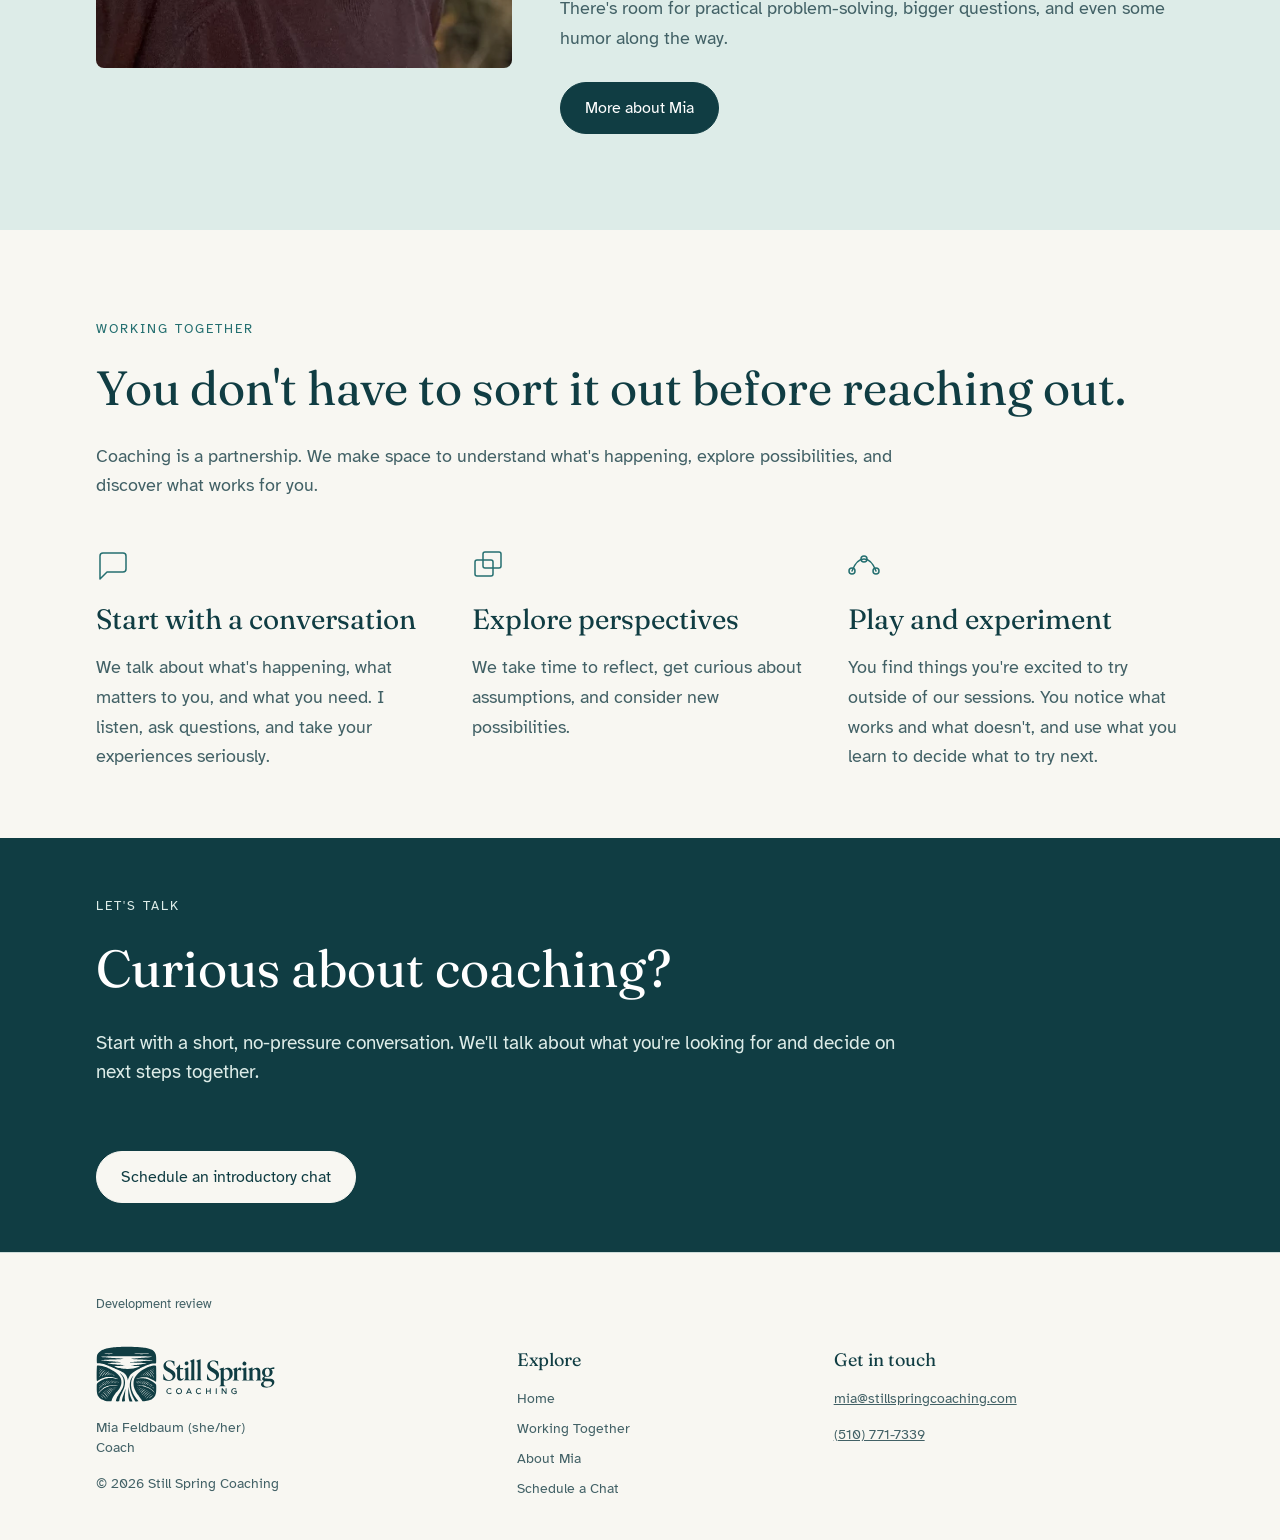
==== commit 91f6c267: "Polish page alignment, icon weight and accessible FAQ grouping" ====
--- a/index.html
+++ b/index.html
@@ -29,6 +29,6 @@
 <a class="btn btn-primary" href="about.html">More about Mia</a></div></div></section><section class="section" id="working-together"><div class="container"><div class="section-intro"><p class="eyebrow">WORKING TOGETHER</p><h2>You don't have to sort it out before reaching out.</h2><p>Coaching is a partnership. We make space to understand what's happening, explore possibilities, and discover what works for you.</p></div><div class="steps"><div class="step"><div class="step__num"><svg aria-hidden="true" fill="none" focusable="false" height="32" stroke="currentColor" stroke-linecap="round" stroke-linejoin="round" stroke-width="1.5" viewbox="0 0 32 32" width="32" xmlns="http://www.w3.org/2000/svg"><path d="M27 4A3 3 0 0 1 30 7V20A3 3 0 0 1 27 23H11L4 30V7A3 3 0 0 1 7 4Z"></path></svg></div><h3>Start with a conversation</h3>
 <p>We talk about what's happening, what matters to you, and what you need. I listen, ask questions, and take your experiences seriously.</p></div><div class="step"><div class="step__num"><svg aria-hidden="true" fill="none" focusable="false" height="32" stroke="currentColor" stroke-linecap="round" stroke-linejoin="round" stroke-width="1.5" viewbox="0 0 32 32" width="32" xmlns="http://www.w3.org/2000/svg"><rect height="16" rx="2" width="18" x="11" y="3"></rect><rect height="16" rx="2" width="18" x="3" y="11"></rect></svg></div><h3>Explore perspectives</h3>
 <p>We take time to reflect, get curious about assumptions, and consider new possibilities.</p></div><div class="step"><div class="step__num"><svg aria-hidden="true" fill="none" focusable="false" height="32" stroke="currentColor" stroke-linecap="round" stroke-linejoin="round" stroke-width="1.5" viewbox="0 0 32 32" width="32" xmlns="http://www.w3.org/2000/svg"><path d="M4 22C10 6 22 6 28 22"></path><circle cx="4" cy="22" r="3"></circle><circle cx="16" cy="10" r="3"></circle><circle cx="28" cy="22" r="3"></circle></svg></div><h3>Play and experiment</h3>
-<p>You find things you're excited to try outside of our sessions. You notice what works and what doesn't, and use what you learn to decide what to try next.</p></div></div></div></section><section class="section cta-banner is-inverse"><div class="container editorial-copy"><h2>Curious about coaching?</h2><p class="eyebrow">LET'S TALK</p>
+<p>You find things you're excited to try outside of our sessions. You notice what works and what doesn't, and use what you learn to decide what to try next.</p></div></div></div></section><section class="section cta-banner is-inverse"><div class="container editorial-copy"><p class="eyebrow">LET'S TALK</p><h2>Curious about coaching?</h2>
 <p>Start with a short, no-pressure conversation. We'll talk about what you're looking for and decide on next steps together.</p>
 <a class="btn btn-primary" href="booking.html">Schedule an introductory chat</a></div></section></main><footer class="footer"><div class="container review-notice">Development review</div><div class="container footer-grid"><div><a class="footer__logo" href="index.html"><img alt="Still Spring Coaching" height="64" src="assets/brand/stillspring-logo-horizontal.svg" width="205"/></a><p>Mia Feldbaum (she/her)<br/>Coach</p><p>© 2026 Still Spring Coaching</p></div><nav aria-label="Footer"><h2 class="footer-heading">Explore</h2><ul class="footer__links"><li><a href="index.html">Home</a></li><li><a href="working-together.html">Working Together</a></li><li><a href="about.html">About Mia</a></li><li><a href="booking.html">Schedule a Chat</a></li></ul></nav><div><h2 class="footer-heading">Get in touch</h2><p><a href="mailto:mia@stillspringcoaching.com">mia@stillspringcoaching.com</a></p><p><a href="tel:+15107717339">(510) 771-7339</a></p></div></div></footer><script src="js/main.js"></script></body></html>
--- a/css/style.css
+++ b/css/style.css
@@ -754,21 +754,21 @@
 .step h3 { max-width: 20ch; }
 .step__num svg { width: 32px; height: 32px; }
 .topic-icon { flex: 0 0 32px; width: 32px; height: 32px; object-fit: contain; }
-.topic-grid { display: grid; list-style: none; padding: 0; margin: 36px 0; gap: 0; }
-.topic-grid > li, .topic-item { display: flex; gap: 24px; padding: 28px 0; border-top: 1px solid var(--rule); min-width: 0; }
+.topic-grid { display: grid; list-style: none; padding: 0; margin: 36px 0; gap: 40px 48px; }
+.topic-grid > li, .topic-item { display: flex; gap: 24px; padding: 0; min-width: 0; }
 .topic-grid p { margin: 0; }
 .icon-heading { display: flex; align-items: flex-start; gap: 24px; }
 .heading-split, .intro-columns, .expectations-grid, .reflection-columns, .background-grid { display: grid; gap: 32px; }
 .intro-columns { margin-top: 32px; }
 .intro-columns p, .reflection-columns p { margin-top: 0 !important; }
 .expectations-grid h2 { display: flex; align-items: center; gap: 20px; }
-.cost { padding-top: 32px; border-top: 1px solid var(--rule); }
+.cost { padding: 0; }
 .rate { font: 400 38px/1.3 var(--font-display); color: var(--ink); }
 .personal-intro { display: grid; grid-template-columns: 32px minmax(0,1fr); column-gap: 24px; margin-top: 32px; }
 .personal-intro > .topic-icon { grid-column: 1; grid-row: 1 / 4; }
 .personal-intro > p { grid-column: 2; margin-top: 0; }
 .personal-intro > p + p { margin-top: 20px; }
-.reflection-columns { border-top: 1px solid var(--rule); padding-top: 32px; margin-top: 40px; }
+.reflection-columns { margin-top: 40px; }
 .quote-panel { background: var(--mist); border: 0; padding: 32px 24px; margin: 40px 0 0; display: grid; grid-template-columns: 1fr; gap: 8px; }
 .quote-panel .quote-mark { font: 400 72px/.8 var(--font-display); color: var(--teal); }
 .quote-panel p { font: 400 18px/1.65 var(--font-sans); max-width: 68ch; margin: 20px 0 0; }
@@ -783,9 +783,9 @@
 @media (min-width: 768px) {
  .editorial-split { grid-template-columns: minmax(0,.8fr) minmax(0,1.2fr); gap: 48px; }
  .intro-columns, .reflection-columns, .background-grid { grid-template-columns: repeat(2,minmax(0,1fr)); gap: 48px; }
- .reflection-columns > p + p, .background-item + .background-item { border-left: 1px solid var(--rule); padding-left: 40px; }
+
  .topic-grid { grid-template-columns: repeat(2,minmax(0,1fr)); column-gap: 48px; }
- .topic-grid > :nth-child(even) { border-left: 1px solid var(--rule); padding-left: 32px; }
+
  .quote-panel { padding: 48px; grid-template-columns: 56px minmax(0,1fr); gap: 24px; }
  .heading-split { grid-template-columns: minmax(0,.9fr) minmax(0,1.1fr); gap: 48px; }
  .heading-split h2 { font-size: 36px; line-height: 1.2; }
@@ -793,7 +793,7 @@
 @media (min-width: 1024px) {
  .recognition, .steps { grid-template-columns: repeat(3,minmax(0,1fr)); gap: 40px; }
  .expectations-grid { grid-template-columns: minmax(0,1.85fr) minmax(0,1fr); gap: 48px; }
- .cost { border-top: 0; border-left: 1px solid var(--rule); padding: 0 0 0 40px; }
+ .cost { padding: 0; }
  .heading-split h2 { font-size: 44px; }
 }
 @media (max-width: 767px) {
@@ -811,3 +811,16 @@
 }
 .mia-portrait { width: 100%; max-width: 480px; height: auto; aspect-ratio: 4 / 5; object-fit: cover; border-radius: 8px; }
 @media (max-width: 767px) { .mia-portrait { margin-inline: auto; } }
+
+/* Focused spacing and reflow refinements. */
+.editorial-page > .section:not(.section--alt):not(.cta-banner) + .section:not(.section--alt):not(.cta-banner),
+.editorial-page > .page-hero + .section:not(.section--alt) { padding-top: 24px; }
+@media (max-width: 1199px) {
+ .about-intro { grid-template-columns: 1fr; }
+ .about-intro .mia-portrait { margin-inline: auto; }
+ .about-intro .prose { max-width: 68ch; }
+}
+@media (max-width: 767px) {
+ .quote-panel { padding: 24px 16px; }
+ .quote-panel .quote-lead { font-size: 25px; }
+}
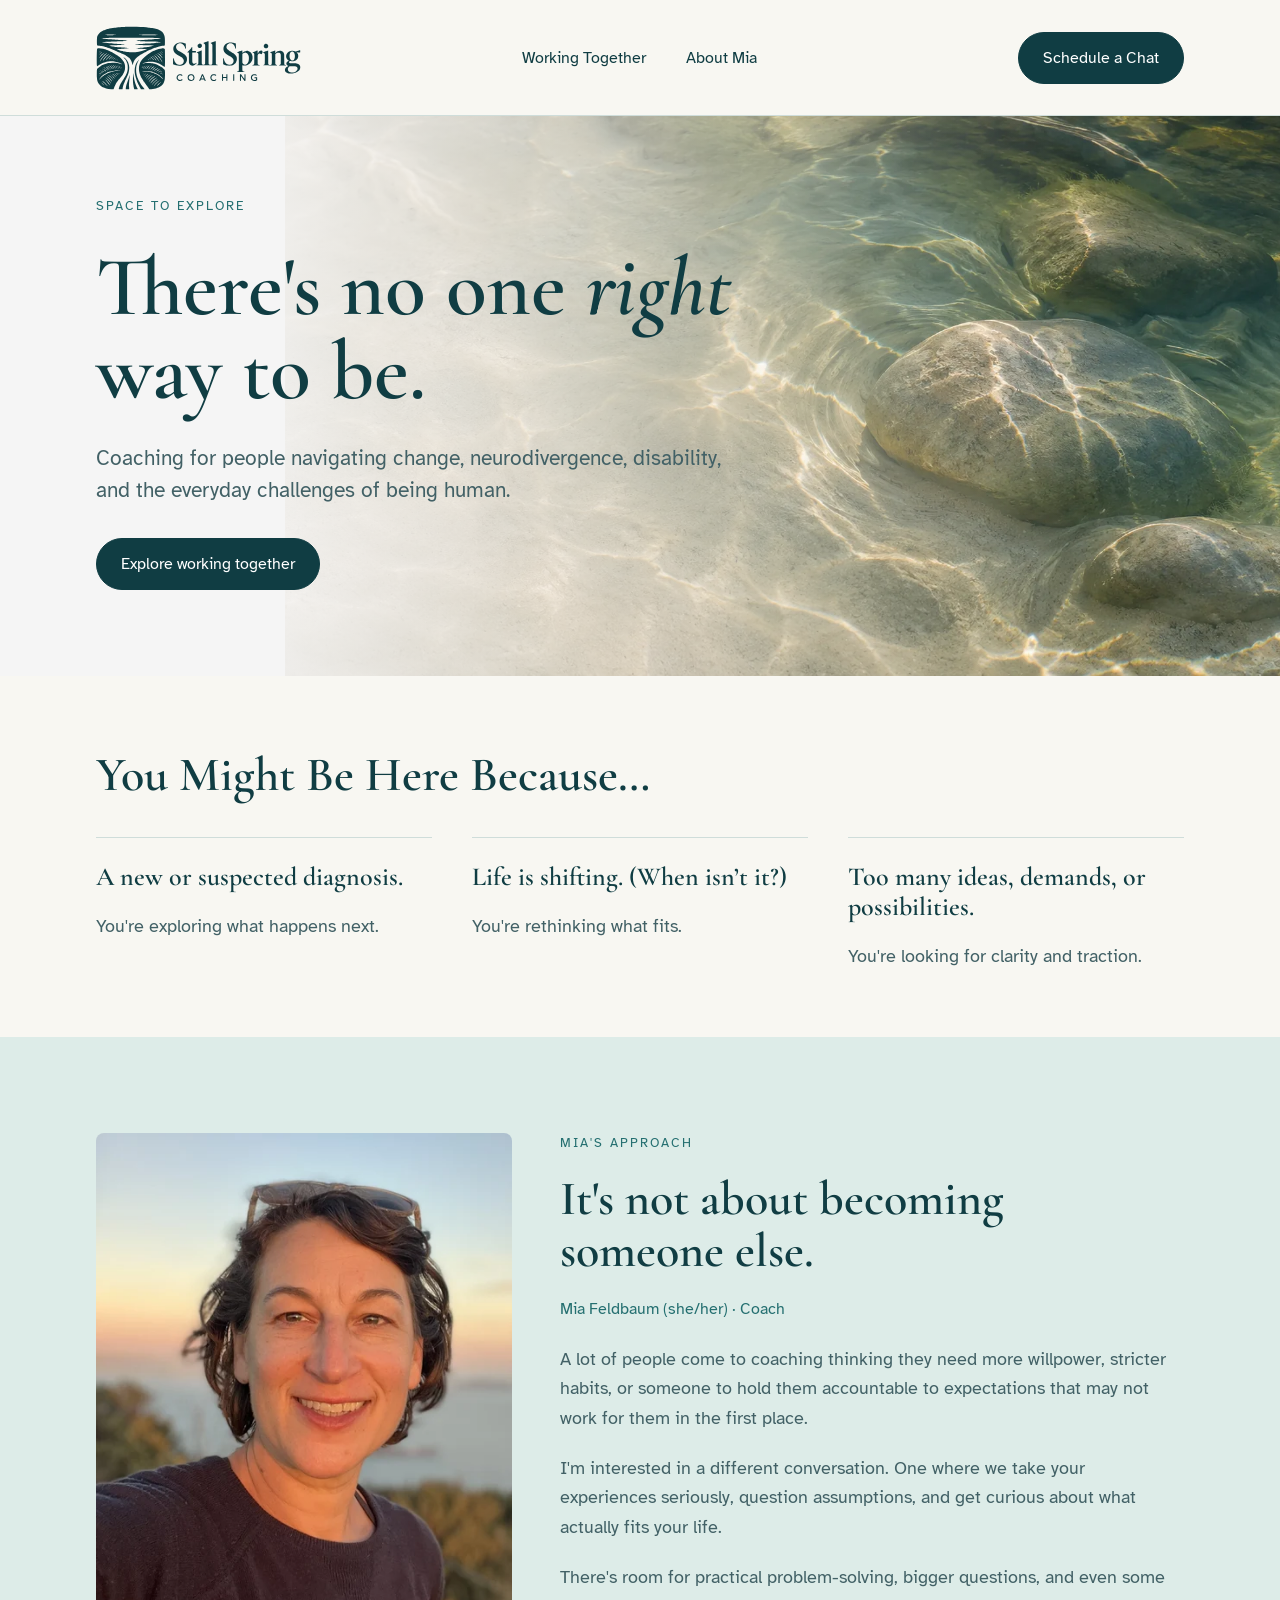
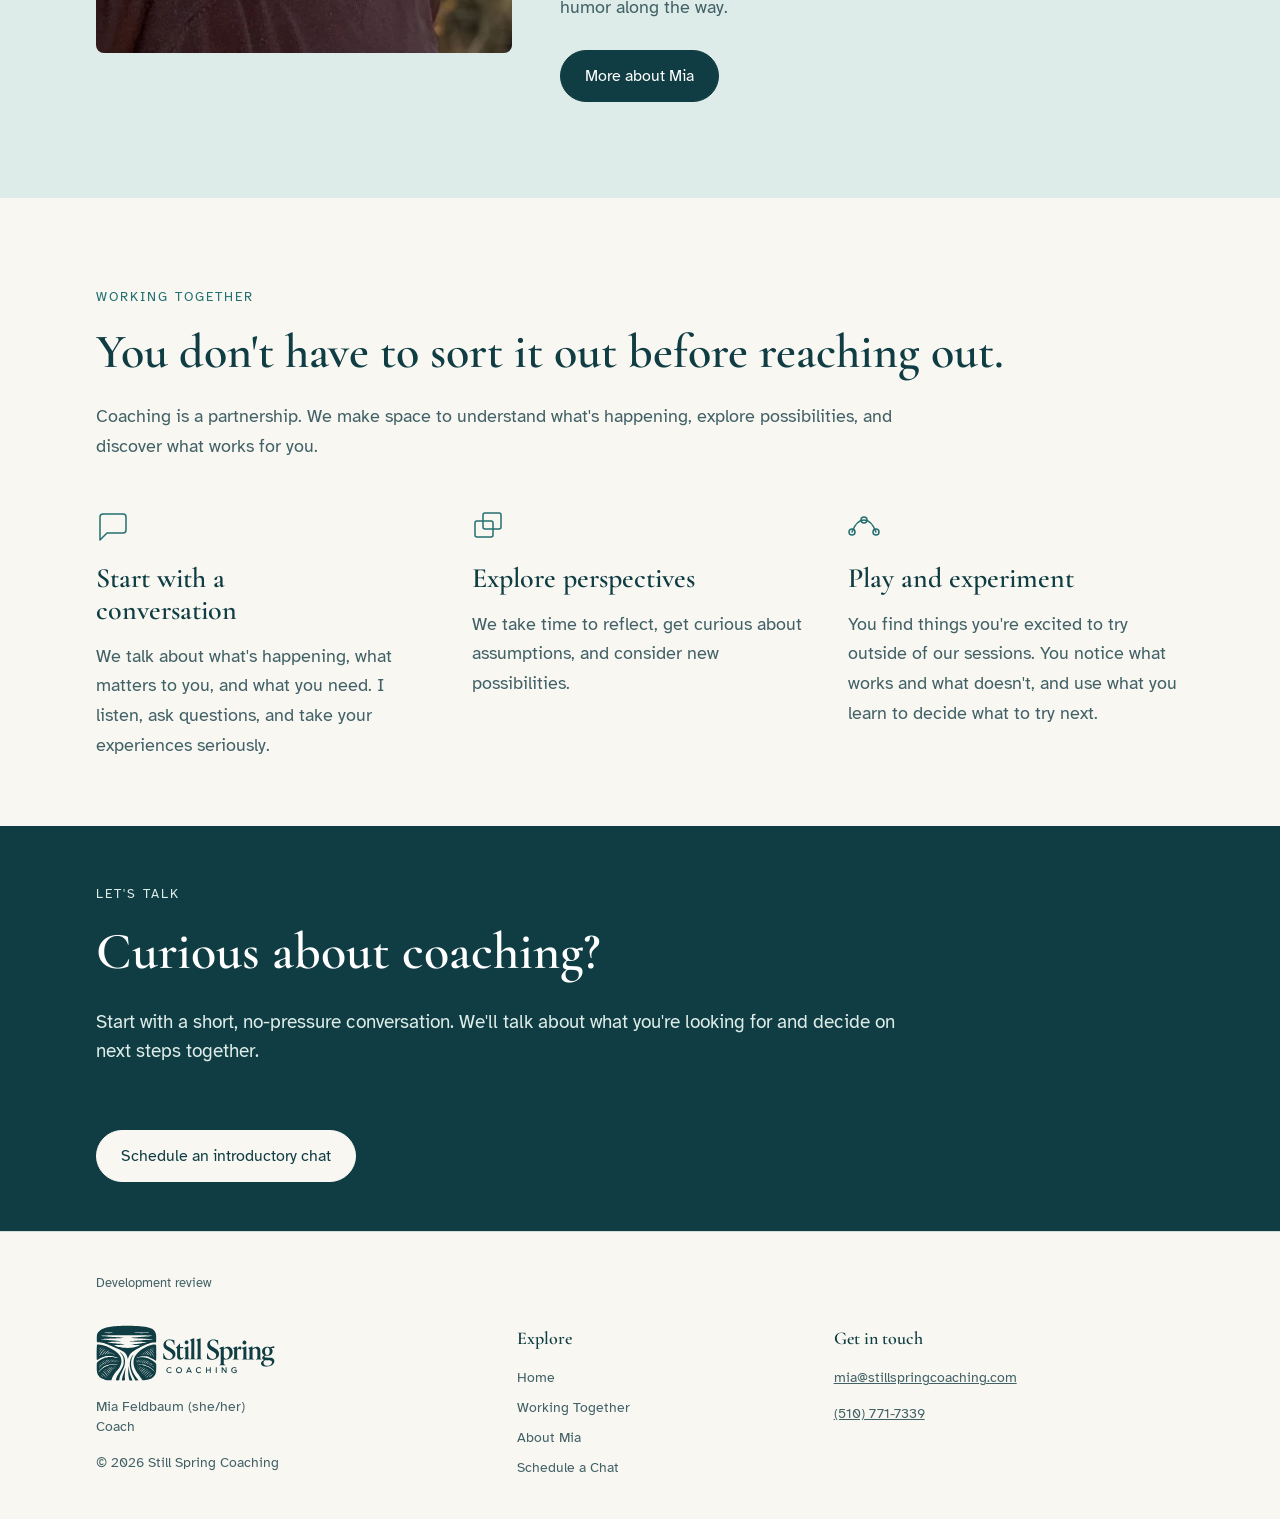
==== commit 7814a3dc: "feat(site): apply approved layouts, Cormorant headings, and Light Through Water hero Homepage - Ligh" ====
--- a/index.html
+++ b/index.html
@@ -9,20 +9,12 @@
 <link href="assets/brand/favicon.svg" rel="icon" type="image/svg+xml"/>
 <link href="assets/brand/monogram-32.png" rel="icon" sizes="32x32" type="image/png"/>
 <link href="assets/brand/apple-touch-icon-180.png" rel="apple-touch-icon"/>
-<link href="https://fonts.googleapis.com" rel="preconnect"/>
-<link crossorigin="" href="https://fonts.gstatic.com" rel="preconnect"/>
-<link href="https://fonts.googleapis.com/css2?family=Fraunces:ital,opsz,wght,SOFT,WONK@0,9..144,400,0,1&amp;display=swap" rel="stylesheet"/>
+
+
+
 <link href="css/tokens.css" rel="stylesheet"/>
 <link href="css/style.css" rel="stylesheet"/>
-<meta content="noindex, nofollow" name="robots"/></head><body><a class="skip-link" href="#main">Skip to content</a><header class="nav"><div class="container nav__inner"><a class="nav__logo" href="index.html"><img alt="Still Spring Coaching" height="64" src="assets/brand/stillspring-logo-horizontal.svg" width="205"/></a><nav aria-label="Primary"><ul class="nav__links" id="site-nav"><li class="mobile-only"><a aria-current="page" href="index.html">Home</a></li><li class=""><a href="working-together.html">Working Together</a></li><li class=""><a href="about.html">About Mia</a></li><li class="mobile-only"><a href="booking.html">Schedule a Chat</a></li></ul></nav><a class="btn btn-primary nav__cta" href="booking.html">Schedule a Chat</a><button aria-controls="site-nav" aria-expanded="false" aria-label="Menu" class="nav__toggle">Menu</button></div></header><main class="editorial-page" id="main"><section class="hero"><div class="container"><p class="eyebrow">SPACE TO EXPLORE</p>
-<h1 class="hero__title">There's no one right way to be.</h1>
-<p class="hero__lead">Coaching for people navigating change, neurodivergence, disability, and the everyday challenges of being human.</p>
-<a class="btn btn-primary" href="working-together.html">Explore working together</a><figure class="hero__media">
-<picture>
-<source srcset="assets/img/hero-photo-710.webp" type="image/webp"/>
-<img alt="" height="513" loading="lazy" src="assets/img/hero-photo-710.jpg" width="710"/>
-</picture>
-</figure></div></section><section class="section recognition-section" id="how-i-can-help"><div class="container"><h2>You Might Be Here Because…</h2><div class="recognition"><div><h3>A new or suspected diagnosis.</h3><p>You're exploring what happens next.</p></div><div><h3>Life is shifting. (When is it not?)</h3><p>You're rethinking what fits.</p></div><div><h3>Too many ideas, demands, or possibilities.</h3><p>You're looking for clarity and traction.</p></div></div></div></section><section class="section section--alt approach-section" id="about"><div class="container editorial-split"><img alt="Mia Feldbaum outdoors at sunset." class="mia-portrait" height="1000" loading="lazy" sizes="(min-width: 1200px) 480px, (min-width: 768px) 40vw, 90vw" src="assets/img/mia-feldbaum-portrait-800.webp" srcset="assets/img/mia-feldbaum-portrait-480.webp 480w, assets/img/mia-feldbaum-portrait-800.webp 800w" width="800"/><div class="prose"><p class="eyebrow">MIA'S APPROACH</p><h2>It's not about becoming someone else.</h2><p class="meet__byline">Mia Feldbaum (she/her) · Coach</p>
+<meta content="noindex, nofollow" name="robots"/></head><body><a class="skip-link" href="#main">Skip to content</a><header class="nav"><div class="container nav__inner"><a class="nav__logo" href="index.html"><img alt="Still Spring Coaching" height="64" src="assets/brand/stillspring-logo-horizontal.svg" width="205"/></a><nav aria-label="Primary"><ul class="nav__links" id="site-nav"><li class="mobile-only"><a aria-current="page" href="index.html">Home</a></li><li class=""><a href="working-together.html">Working Together</a></li><li class=""><a href="about.html">About Mia</a></li><li class="mobile-only"><a href="booking.html">Schedule a Chat</a></li></ul></nav><a class="btn btn-primary nav__cta" href="booking.html">Schedule a Chat</a><button aria-controls="site-nav" aria-expanded="false" aria-label="Menu" class="nav__toggle">Menu</button></div></header><main class="editorial-page" id="main"><section class="hero"><div class="container"><p class="eyebrow">SPACE TO EXPLORE</p><h1 class="hero__title">There's no one <em>right</em> way to be.</h1><p class="hero__lead">Coaching for people navigating change, neurodivergence, disability, and the everyday challenges of being human.</p><a class="btn btn-primary" href="working-together.html">Explore working together</a><figure class="hero__media"><img alt="" height="555" loading="lazy" src="assets/img/hero-light-through-water-1200.webp" width="1200"/></figure></div></section><section class="section recognition-section" id="how-i-can-help"><div class="container"><h2>You Might Be Here Because…</h2><div class="recognition"><div><h3>A new or suspected diagnosis.</h3><p>You're exploring what happens next.</p></div><div><h3>Life is shifting. (When isn’t it?)</h3><p>You're rethinking what fits.</p></div><div><h3>Too many ideas, demands, or possibilities.</h3><p>You're looking for clarity and traction.</p></div></div></div></section><section class="section section--alt approach-section" id="about"><div class="container editorial-split"><img alt="Mia Feldbaum outdoors at sunset." class="mia-portrait" height="1000" loading="lazy" sizes="(min-width: 1200px) 480px, (min-width: 768px) 40vw, 90vw" src="assets/img/mia-feldbaum-portrait-800.webp" srcset="assets/img/mia-feldbaum-portrait-480.webp 480w, assets/img/mia-feldbaum-portrait-800.webp 800w" width="800"/><div class="prose"><p class="eyebrow">MIA'S APPROACH</p><h2>It's not about becoming someone else.</h2><p class="meet__byline">Mia Feldbaum (she/her) · Coach</p>
 <p>A lot of people come to coaching thinking they need more willpower, stricter habits, or someone to hold them accountable to expectations that may not work for them in the first place.</p>
 <p>I'm interested in a different conversation. One where we take your experiences seriously, question assumptions, and get curious about what actually fits your life.</p>
 <p>There's room for practical problem-solving, bigger questions, and even some humor along the way.</p>
--- a/css/tokens.css
+++ b/css/tokens.css
@@ -67,19 +67,19 @@
   --monogram-min: 32px;
   --measure-body: 65ch;
   --rail-width: 2px;
-  --font-display: "Fraunces", "Cormorant Garamond", Georgia, serif;
+  --font-display: "Cormorant Garamond", Georgia, serif;
   --font-sans: "Atkinson Hyperlegible", system-ui, -apple-system, "Segoe UI", sans-serif;
   --font-quote: "Cormorant Garamond", Georgia, serif;
 }
-.display-hero { font-family: var(--font-display); font-size: 72px; line-height: 83px; font-weight: 400; letter-spacing: -0.5px; }
-.display-hero-md { font-family: var(--font-display); font-size: 56px; line-height: 64px; font-weight: 400; letter-spacing: -0.4px; }
-.display-hero-sm { font-family: var(--font-display); font-size: 40px; line-height: 46px; font-weight: 400; letter-spacing: -0.3px; }
-.h2 { font-family: var(--font-display); font-size: 48px; line-height: 60px; font-weight: 400; }
-.h2-md { font-family: var(--font-display); font-size: 40px; line-height: 50px; font-weight: 400; }
-.h2-sm { font-family: var(--font-display); font-size: 32px; line-height: 40px; font-weight: 400; }
-.quote { font-family: var(--font-display); font-size: 38px; line-height: 47px; font-weight: 400; }
-.h3 { font-family: var(--font-display); font-size: 28px; line-height: 36px; font-weight: 400; }
-.numeral { font-family: var(--font-display); font-size: 33px; line-height: 42px; font-weight: 400; }
+.display-hero { font-family: var(--font-display); font-size: 72px; line-height: 83px; font-weight: 600; letter-spacing: -0.5px; }
+.display-hero-md { font-family: var(--font-display); font-size: 56px; line-height: 64px; font-weight: 600; letter-spacing: -0.4px; }
+.display-hero-sm { font-family: var(--font-display); font-size: 40px; line-height: 46px; font-weight: 600; letter-spacing: -0.3px; }
+.h2 { font-family: var(--font-display); font-size: 48px; line-height: 60px; font-weight: 600; }
+.h2-md { font-family: var(--font-display); font-size: 40px; line-height: 50px; font-weight: 600; }
+.h2-sm { font-family: var(--font-display); font-size: 32px; line-height: 40px; font-weight: 600; }
+.quote { font-family: var(--font-display); font-size: 38px; line-height: 47px; font-weight: 600; }
+.h3 { font-family: var(--font-display); font-size: 28px; line-height: 36px; font-weight: 600; }
+.numeral { font-family: var(--font-display); font-size: 33px; line-height: 42px; font-weight: 600; }
 .body-lead { font-family: var(--font-sans); font-size: 21px; line-height: 32px; font-weight: 400; }
 .body-lg { font-family: var(--font-sans); font-size: 19px; line-height: 29px; font-weight: 400; }
 .body { font-family: var(--font-sans); font-size: 17px; line-height: 26px; font-weight: 400; }
--- a/css/style.css
+++ b/css/style.css
@@ -2,14 +2,14 @@
 @font-face {
   font-family: "Atkinson Hyperlegible";
   src: url("../assets/fonts/atkinson-hyperlegible/atkinson-hyperlegible-latin-400-normal.woff2") format("woff2");
-  font-weight: 400;
+  font-weight: 600;
   font-style: normal;
   font-display: swap;
 }
 @font-face {
   font-family: "Atkinson Hyperlegible";
   src: url("../assets/fonts/atkinson-hyperlegible/atkinson-hyperlegible-latin-400-italic.woff2") format("woff2");
-  font-weight: 400;
+  font-weight: 600;
   font-style: italic;
   font-display: swap;
 }
@@ -24,6 +24,22 @@
   font-family: "Atkinson Hyperlegible";
   src: url("../assets/fonts/atkinson-hyperlegible/atkinson-hyperlegible-latin-700-italic.woff2") format("woff2");
   font-weight: 700;
+  font-style: italic;
+  font-display: swap;
+}
+
+/* Locally hosted Cormorant Garamond SemiBold (600) for headings; SIL OFL license in assets/fonts/. */
+@font-face {
+  font-family: "Cormorant Garamond";
+  src: url("../assets/fonts/cormorant-garamond/cormorant-garamond-latin-600-normal.woff2") format("woff2");
+  font-weight: 600;
+  font-style: normal;
+  font-display: swap;
+}
+@font-face {
+  font-family: "Cormorant Garamond";
+  src: url("../assets/fonts/cormorant-garamond/cormorant-garamond-latin-600-italic.woff2") format("woff2");
+  font-weight: 600;
   font-style: italic;
   font-display: swap;
 }
@@ -92,10 +108,9 @@
 /* ── Typography ─────────────────────────────────────── */
 h1, h2, h3, h4, h5, h6 {
   font-family: var(--font-display);
-  font-weight: 400;
+  font-weight: 600;
   color: var(--text-strong);
-  font-variation-settings: "SOFT" 0, "WONK" 1;
-}
+  }
 h2 { font-size: 32px; line-height: 40px; }
 h3 { font-size: 28px; line-height: 36px; }
 @media (min-width: 768px) {
@@ -272,8 +287,7 @@
 }
 .hero__title {
   font-family: var(--font-display);
-  font-weight: 400;
-  font-variation-settings: "SOFT" 0, "WONK" 1;
+  font-weight: 600;
   font-size: 40px;
   line-height: 46px;
   letter-spacing: -0.3px;
@@ -338,8 +352,7 @@
 }
 .page-hero h1 {
   font-family: var(--font-display);
-  font-weight: 400;
-  font-variation-settings: "SOFT" 0, "WONK" 1;
+  font-weight: 600;
   font-size: 40px;
   line-height: 46px;
   letter-spacing: -0.3px;
@@ -368,8 +381,7 @@
   font-family: var(--font-display);
   font-size: 33px;
   line-height: 42px;
-  font-weight: 400;
-  font-variation-settings: "SOFT" 0, "WONK" 1;
+  font-weight: 600;
   color: var(--text-accent);
   margin-bottom: 8px;
 }
@@ -421,8 +433,7 @@
   font-family: var(--font-display);
   font-size: 28px;
   line-height: 36px;
-  font-weight: 400;
-  font-variation-settings: "SOFT" 0, "WONK" 1;
+  font-weight: 600;
   color: var(--text-strong);
   font-style: normal;
   border-left: 3px solid var(--teal);
@@ -577,8 +588,8 @@
 .meet__inner { display: grid; gap: 40px; }
 .meet__portrait { margin: 0; background: var(--surface-page); border-radius: var(--radius-md); padding: 20px; }
 .meet__portrait-inner { position: relative; background: var(--surface-alt); border-radius: var(--radius-sm); padding: 24px 24px 28px; min-height: 300px; display: flex; flex-direction: column; }
-.meet__qmark { font: 500 80px/84px "Cormorant Garamond", Georgia, serif; color: var(--teal); }
-.meet__quote { font-family: var(--font-display); font-variation-settings: "SOFT" 0, "WONK" 1; font-weight: 400; font-size: 30px; line-height: 38px; color: var(--text-strong); margin: 8px 0 24px; }
+.meet__qmark { font: 600 80px/84px "Cormorant Garamond", Georgia, serif; color: var(--teal); }
+.meet__quote { font-family: var(--font-display); font-weight: 600; font-size: 30px; line-height: 38px; color: var(--text-strong); margin: 8px 0 24px; }
 .meet__label { margin-top: auto; font: 500 13px/20px var(--font-sans); letter-spacing: 1px; text-transform: uppercase; color: var(--text-body); }
 .meet__text h2 { margin-top: 20px; }
 .meet__lead { font-size: 19px; line-height: 29px; margin-top: 24px; max-width: 625px; }
@@ -647,10 +658,7 @@
 /* Header total 116px (115px inner + 1px border) */
 @media (min-width: 1200px) { .nav__inner { min-height: 115px; } }
 
-/* ═══ Hero background (fitted to the Figma export of the hero at 1440) ═══
-   Requires --hero-ground token in tokens.css. Replaces the old 92% scrim approach.
-   1200–1439: image at 254px left offset, clipped right so leaves stay clear of headline.
-   1440+: image is right-aligned. */
+/* Hero ground colour (desktop); the photograph is set in the approved layout batch below. */
 @media (min-width: 1200px) {
   .hero {
     position: relative;
@@ -662,18 +670,8 @@
     content: "";
     position: absolute;
     z-index: -1;
-    inset: auto;
-    top: 0; bottom: 0; left: 254px; right: auto;
-    width: auto;
-    aspect-ratio: 1672 / 941;
-    background:
-      linear-gradient(90deg, rgb(245 245 245 / 1) -8.3%, rgb(245 245 245 / 0) 81.1%),
-      url(../assets/img/hero-background-1672.webp) center / cover no-repeat;
   }
   .hero__title { letter-spacing: 0; }
-}
-@media (min-width: 1440px) {
-  .hero::before { left: auto; right: 0; max-width: 100%; }
 }
 
 /* Approved four-page content, November 2026. */
@@ -687,7 +685,7 @@
 .hero .btn { margin-top: 32px; }
 .recognition { display: grid; gap: 28px; margin-top: 36px; }
 .recognition > div { border-top: 1px solid var(--rule); padding-top: 24px; }
-.recognition h3 { font: 400 20px/1.4 var(--font-display); }
+.recognition h3 { font: 600 20px/1.4 var(--font-display); }
 .recognition p { margin-top: 12px; }
 .editorial-split { display: grid; gap: 36px; align-items: start; }
 .nature-detail { width: 100%; height: auto; aspect-ratio: 4/3; object-fit: cover; border-radius: 48% 48% 6px 6px; }
@@ -710,7 +708,7 @@
 .footer-grid p { margin-top: 16px; }
 .footer-grid a { overflow-wrap: anywhere; }
 .footer-grid .footer__links { flex-direction: column; gap: 10px; margin-top: 16px; align-items: start; }
-.footer-heading { font: 400 18px/1.5 var(--font-display); }
+.footer-heading { font: 600 18px/1.5 var(--font-display); }
 .review-notice { font-size: 13px; margin-bottom: 32px; }
 .cta-banner p { color: var(--mist); }
 .cta-banner .btn { background: var(--cream); color: var(--ink); border-color: var(--cream); }
@@ -763,16 +761,16 @@
 .intro-columns p, .reflection-columns p { margin-top: 0 !important; }
 .expectations-grid h2 { display: flex; align-items: center; gap: 20px; }
 .cost { padding: 0; }
-.rate { font: 400 38px/1.3 var(--font-display); color: var(--ink); }
+.rate { font: 600 38px/1.3 var(--font-display); color: var(--ink); }
 .personal-intro { display: grid; grid-template-columns: 32px minmax(0,1fr); column-gap: 24px; margin-top: 32px; }
 .personal-intro > .topic-icon { grid-column: 1; grid-row: 1 / 4; }
 .personal-intro > p { grid-column: 2; margin-top: 0; }
 .personal-intro > p + p { margin-top: 20px; }
 .reflection-columns { margin-top: 40px; }
 .quote-panel { background: var(--mist); border: 0; padding: 32px 24px; margin: 40px 0 0; display: grid; grid-template-columns: 1fr; gap: 8px; }
-.quote-panel .quote-mark { font: 400 72px/.8 var(--font-display); color: var(--teal); }
+.quote-panel .quote-mark { font: 600 72px/.8 var(--font-display); color: var(--teal); }
 .quote-panel p { font: 400 18px/1.65 var(--font-sans); max-width: 68ch; margin: 20px 0 0; }
-.quote-panel .quote-lead { font: 400 28px/1.3 var(--font-display); color: var(--ink); margin-top: 0; }
+.quote-panel .quote-lead { font: 600 28px/1.3 var(--font-display); color: var(--ink); margin-top: 0; }
 .background-grid { margin: 32px 0; }
 .background-item p { margin-top: 20px; }
 .about-intro .prose { min-width: 0; }
@@ -824,3 +822,69 @@
  .quote-panel { padding: 24px 16px; }
  .quote-panel .quote-lead { font-size: 25px; }
 }
+
+/* ═══ Approved layout batch (Nov 2026): desktop type scale, homepage hero, page layouts ═══ */
+.hero__title em { font-style: italic; font-weight: 600; }
+.intro-columns { grid-template-columns: 1fr; }
+.intro-columns p { max-width: 68ch; }
+.personal-lead { margin-top: 20px; }
+.personal-grid { display: grid; gap: 28px 48px; margin-top: 32px; }
+.personal-grid > p, .personal-grid > p + p { margin-top: 0; }
+.personal-grid .rule-left { border-left: 2px solid var(--rule); padding-left: 36px; }
+.respect-grid { display: grid; gap: 32px; margin-top: 36px; }
+.respect-grid > div { border-top: 1px solid var(--rule); padding-top: 24px; }
+.respect-grid p { margin: 0; }
+@media (min-width: 768px) {
+  .personal-grid { grid-template-columns: repeat(2, minmax(0, 1fr)); }
+}
+@media (min-width: 1024px) {
+  .respect-grid { grid-template-columns: repeat(3, minmax(0, 1fr)); gap: 40px; }
+}
+.contact-split { display: grid; gap: 48px; }
+.split-col h2 { margin-bottom: 20px; }
+.split-col h3 { font-size: 28px; line-height: 32px; margin: 0 0 20px; }
+.split-col p + p { margin-top: 20px; }
+@media (min-width: 1024px) {
+  .contact-split { grid-template-columns: repeat(2, minmax(0, 1fr)); gap: 0; }
+  .split-col--rule { border-left: 1px solid var(--rule); padding-left: 64px; }
+}
+.faq-section details { border-bottom: 1px solid var(--rule); padding: 20px 0; }
+.faq-section summary {
+  position: relative;
+  list-style: none;
+  min-height: 48px;
+  padding: 8px 0 8px 28px;
+  color: var(--white);
+  font-weight: 400;
+  cursor: pointer;
+}
+.faq-section summary::-webkit-details-marker { display: none; }
+.faq-section summary::before {
+  content: "\25B8";
+  position: absolute;
+  left: 0;
+  top: 8px;
+  transition: transform var(--transition);
+}
+.faq-section details[open] summary::before { transform: rotate(90deg); }
+.faq-section details p { color: var(--white); margin: 12px 0 0 28px; max-width: 68ch; }
+@media (min-width: 1200px) {
+  .hero { min-height: 560px; padding-block: 80px 0; }
+  .hero__title { font-size: 84px; line-height: 84px; }
+  .hero::before {
+    top: 0; bottom: auto; left: auto; right: 0;
+    width: 995px; height: 560px; aspect-ratio: auto;
+    background:
+      linear-gradient(90deg, rgb(245 245 245 / 1) -8.3%, rgb(245 245 245 / 0) 81.1%),
+      url(../assets/img/hero-light-through-water-1844.webp) center / cover no-repeat;
+  }
+  .editorial-page h2 { font-size: 48px; line-height: 52px; }
+  .recognition-section h2 { font-size: 49px; line-height: 54px; }
+  #working-together h2, #how-i-can-help h2 { font-size: 48px; line-height: 52px; }
+  .heading-split h2 { font-size: 44px; line-height: 48px; }
+  .cta-banner h2 { font-size: 52px; line-height: 56px; }
+  h3 { font-size: 28px; line-height: 32px; }
+  .recognition h3 { font-size: 26px; line-height: 30px; }
+  .rate { font-size: 38px; line-height: 42px; }
+  .quote-panel .quote-lead { font-size: 28px; line-height: 32px; }
+}
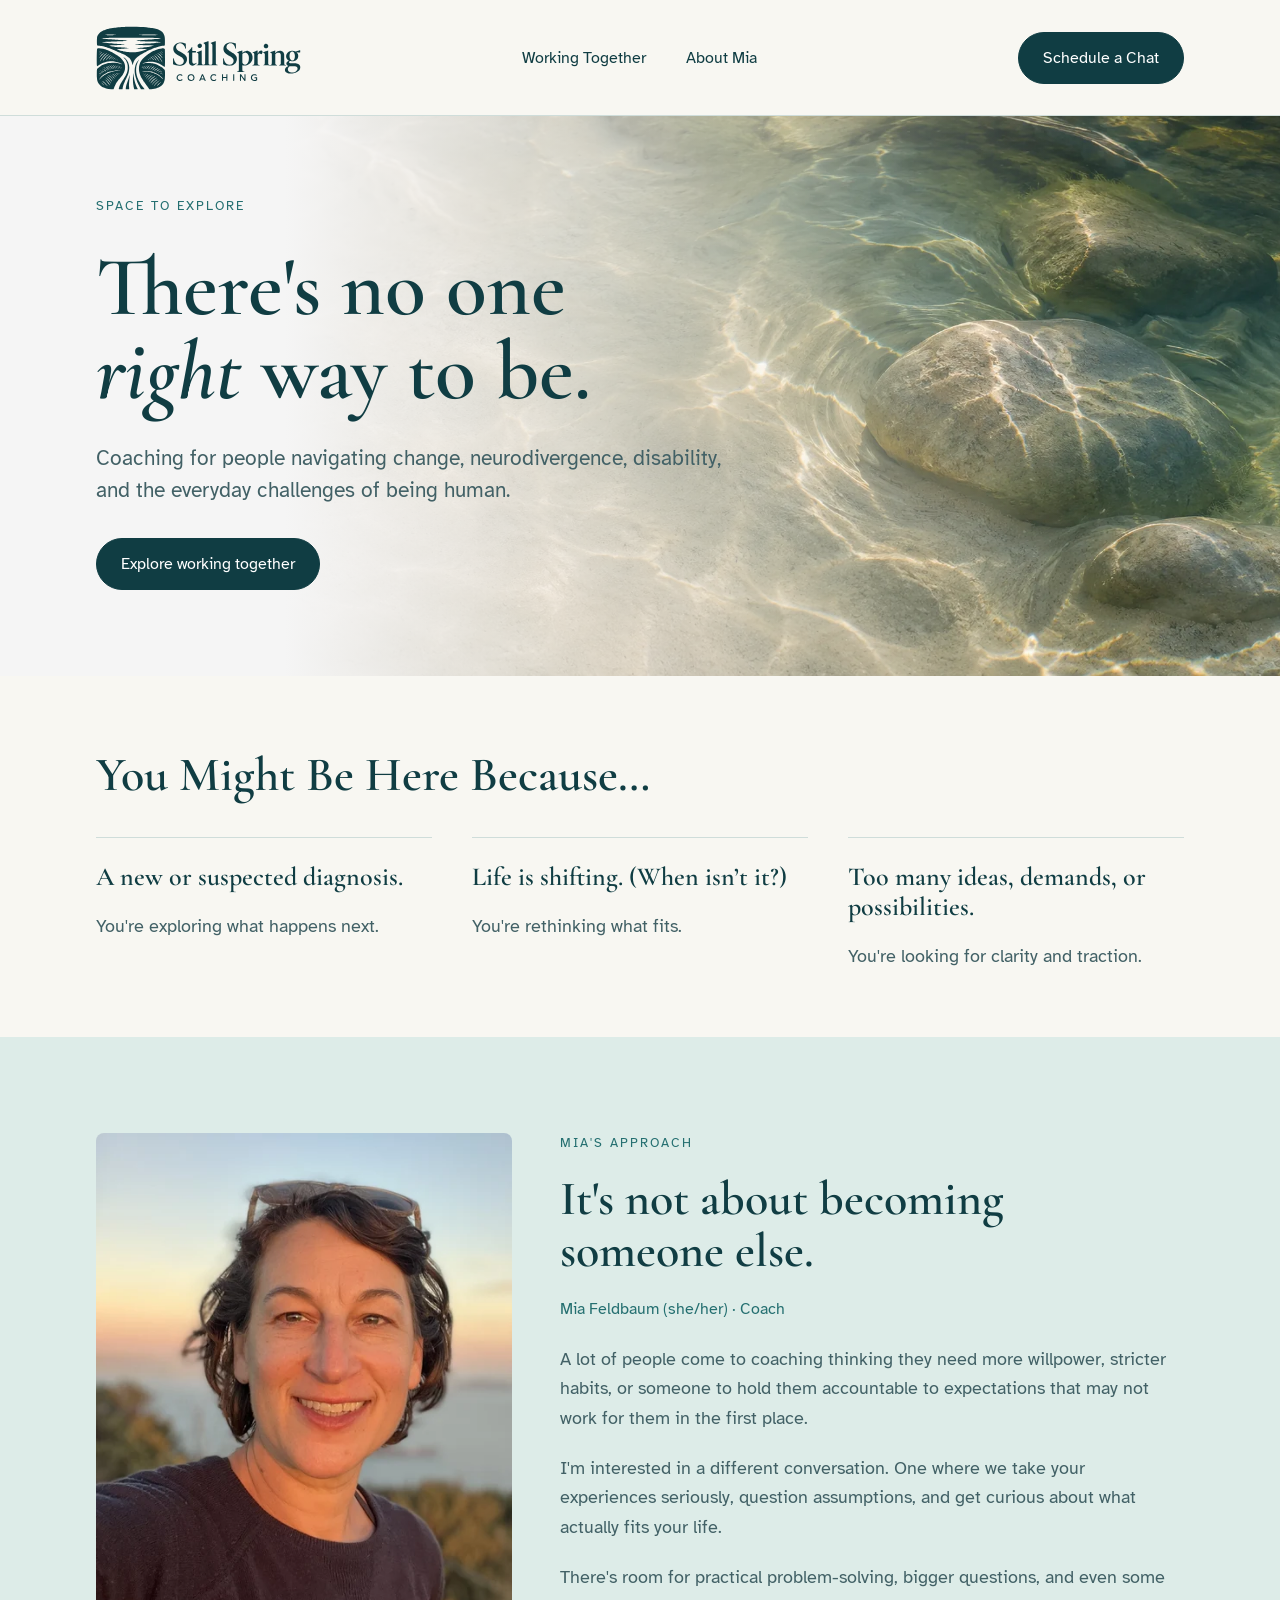
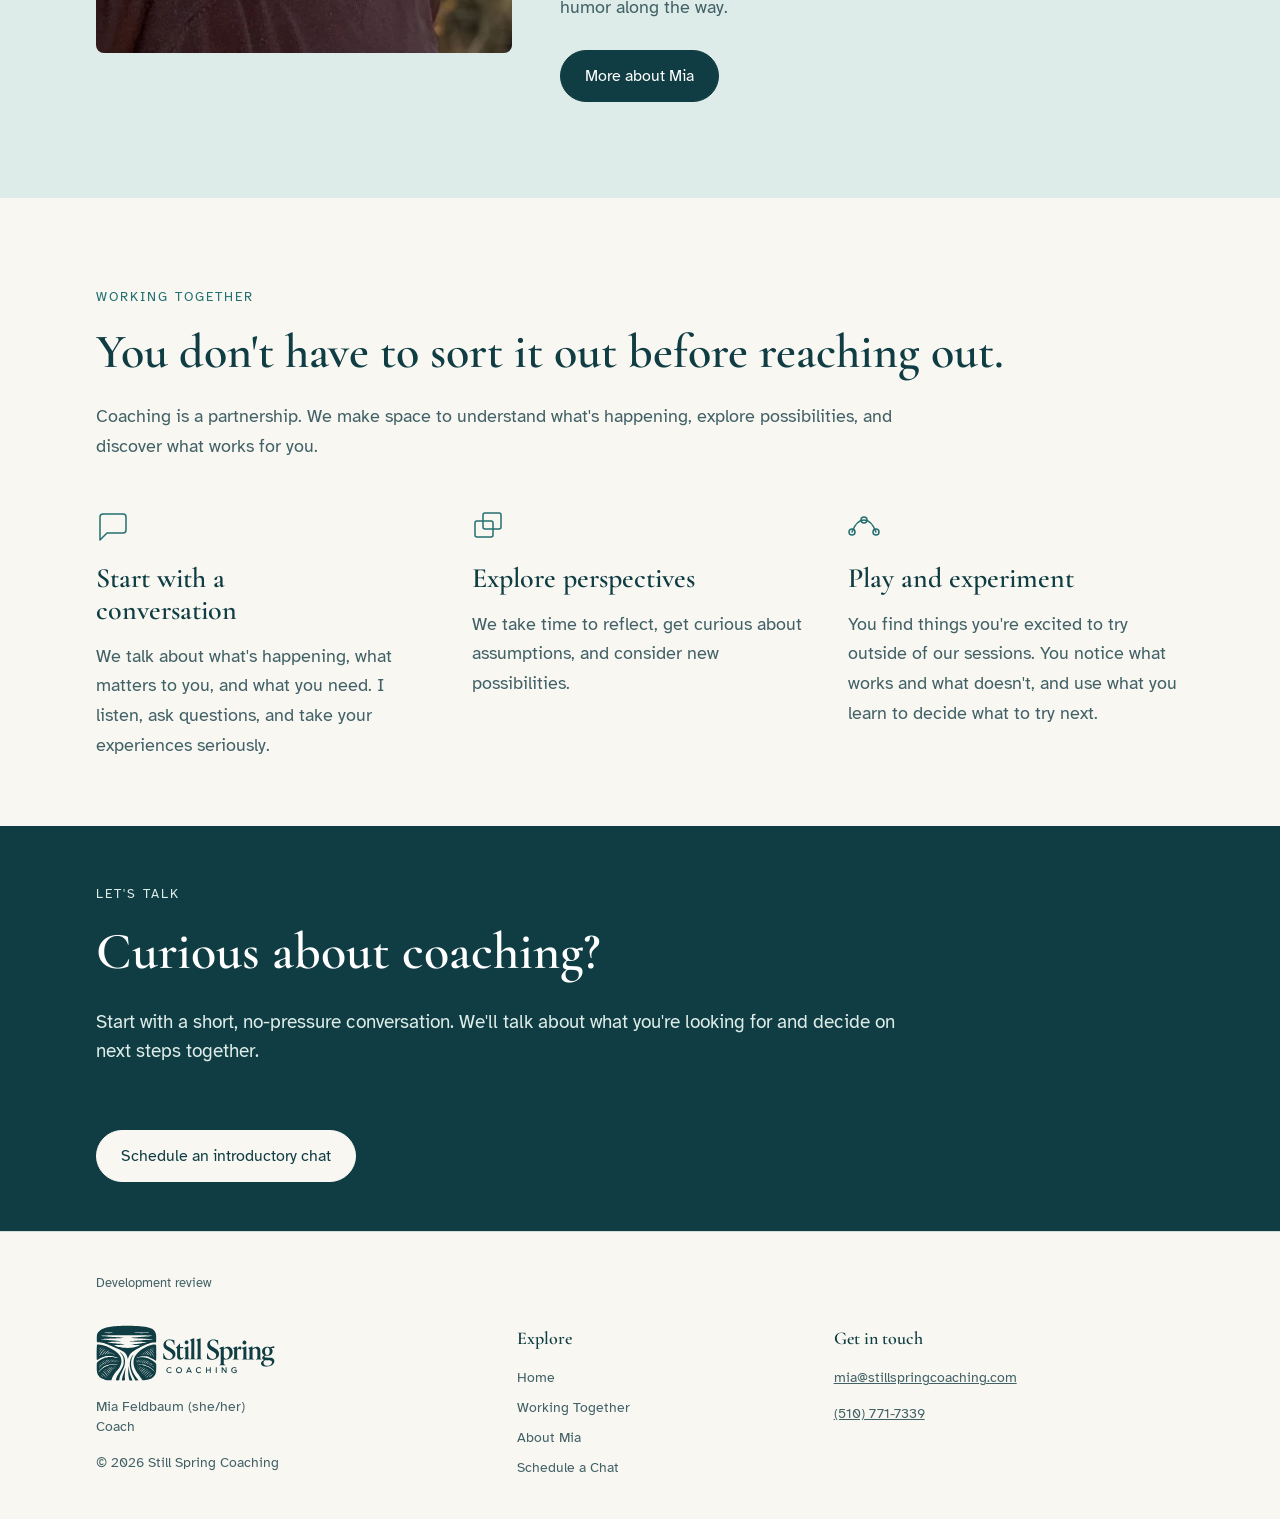
==== commit 5238c4ea: "feat(working-together): match approved frame imagery and layout - Hero on a mist band with the openi" ====
--- a/index.html
+++ b/index.html
@@ -14,7 +14,7 @@
 
 <link href="css/tokens.css" rel="stylesheet"/>
 <link href="css/style.css" rel="stylesheet"/>
-<meta content="noindex, nofollow" name="robots"/></head><body><a class="skip-link" href="#main">Skip to content</a><header class="nav"><div class="container nav__inner"><a class="nav__logo" href="index.html"><img alt="Still Spring Coaching" height="64" src="assets/brand/stillspring-logo-horizontal.svg" width="205"/></a><nav aria-label="Primary"><ul class="nav__links" id="site-nav"><li class="mobile-only"><a aria-current="page" href="index.html">Home</a></li><li class=""><a href="working-together.html">Working Together</a></li><li class=""><a href="about.html">About Mia</a></li><li class="mobile-only"><a href="booking.html">Schedule a Chat</a></li></ul></nav><a class="btn btn-primary nav__cta" href="booking.html">Schedule a Chat</a><button aria-controls="site-nav" aria-expanded="false" aria-label="Menu" class="nav__toggle">Menu</button></div></header><main class="editorial-page" id="main"><section class="hero"><div class="container"><p class="eyebrow">SPACE TO EXPLORE</p><h1 class="hero__title">There's no one <em>right</em> way to be.</h1><p class="hero__lead">Coaching for people navigating change, neurodivergence, disability, and the everyday challenges of being human.</p><a class="btn btn-primary" href="working-together.html">Explore working together</a><figure class="hero__media"><img alt="" height="555" loading="lazy" src="assets/img/hero-light-through-water-1200.webp" width="1200"/></figure></div></section><section class="section recognition-section" id="how-i-can-help"><div class="container"><h2>You Might Be Here Because…</h2><div class="recognition"><div><h3>A new or suspected diagnosis.</h3><p>You're exploring what happens next.</p></div><div><h3>Life is shifting. (When isn’t it?)</h3><p>You're rethinking what fits.</p></div><div><h3>Too many ideas, demands, or possibilities.</h3><p>You're looking for clarity and traction.</p></div></div></div></section><section class="section section--alt approach-section" id="about"><div class="container editorial-split"><img alt="Mia Feldbaum outdoors at sunset." class="mia-portrait" height="1000" loading="lazy" sizes="(min-width: 1200px) 480px, (min-width: 768px) 40vw, 90vw" src="assets/img/mia-feldbaum-portrait-800.webp" srcset="assets/img/mia-feldbaum-portrait-480.webp 480w, assets/img/mia-feldbaum-portrait-800.webp 800w" width="800"/><div class="prose"><p class="eyebrow">MIA'S APPROACH</p><h2>It's not about becoming someone else.</h2><p class="meet__byline">Mia Feldbaum (she/her) · Coach</p>
+<meta content="noindex, nofollow" name="robots"/></head><body><a class="skip-link" href="#main">Skip to content</a><header class="nav"><div class="container nav__inner"><a class="nav__logo" href="index.html"><img alt="Still Spring Coaching" height="64" src="assets/brand/stillspring-logo-horizontal.svg" width="205"/></a><nav aria-label="Primary"><ul class="nav__links" id="site-nav"><li class="mobile-only"><a aria-current="page" href="index.html">Home</a></li><li class=""><a href="working-together.html">Working Together</a></li><li class=""><a href="about.html">About Mia</a></li><li class="mobile-only"><a href="booking.html">Schedule a Chat</a></li></ul></nav><a class="btn btn-primary nav__cta" href="booking.html">Schedule a Chat</a><button aria-controls="site-nav" aria-expanded="false" aria-label="Menu" class="nav__toggle">Menu</button></div></header><main class="editorial-page" id="main"><section class="hero"><div class="container"><p class="eyebrow">SPACE TO EXPLORE</p><h1 class="hero__title">There's no one<br class="br-lg"/><em>right</em> way to be.</h1><p class="hero__lead">Coaching for people navigating change, neurodivergence, disability, and the everyday challenges of being human.</p><a class="btn btn-primary" href="working-together.html">Explore working together</a><figure class="hero__media"><img alt="" height="555" loading="lazy" src="assets/img/hero-light-through-water-1200.webp" width="1200"/></figure></div></section><section class="section recognition-section" id="how-i-can-help"><div class="container"><h2>You Might Be Here Because…</h2><div class="recognition"><div><h3>A new or suspected diagnosis.</h3><p>You're exploring what happens next.</p></div><div><h3>Life is shifting. (When isn’t it?)</h3><p>You're rethinking what fits.</p></div><div><h3>Too many ideas, demands, or possibilities.</h3><p>You're looking for clarity and traction.</p></div></div></div></section><section class="section section--alt approach-section" id="about"><div class="container editorial-split"><img alt="Mia Feldbaum outdoors at sunset." class="mia-portrait" height="1000" loading="lazy" sizes="(min-width: 1200px) 480px, (min-width: 768px) 40vw, 90vw" src="assets/img/mia-feldbaum-portrait-800.webp" srcset="assets/img/mia-feldbaum-portrait-480.webp 480w, assets/img/mia-feldbaum-portrait-800.webp 800w" width="800"/><div class="prose"><p class="eyebrow">MIA'S APPROACH</p><h2>It's not about becoming someone else.</h2><p class="meet__byline">Mia Feldbaum (she/her) · Coach</p>
 <p>A lot of people come to coaching thinking they need more willpower, stricter habits, or someone to hold them accountable to expectations that may not work for them in the first place.</p>
 <p>I'm interested in a different conversation. One where we take your experiences seriously, question assumptions, and get curious about what actually fits your life.</p>
 <p>There's room for practical problem-solving, bigger questions, and even some humor along the way.</p>
--- a/css/style.css
+++ b/css/style.css
@@ -825,6 +825,7 @@
 
 /* ═══ Approved layout batch (Nov 2026): desktop type scale, homepage hero, page layouts ═══ */
 .hero__title em { font-style: italic; font-weight: 600; }
+.hero__title { text-wrap: balance; }
 .intro-columns { grid-template-columns: 1fr; }
 .intro-columns p { max-width: 68ch; }
 .personal-lead { margin-top: 20px; }
@@ -875,7 +876,7 @@
     top: 0; bottom: auto; left: auto; right: 0;
     width: 995px; height: 560px; aspect-ratio: auto;
     background:
-      linear-gradient(90deg, rgb(245 245 245 / 1) -8.3%, rgb(245 245 245 / 0) 81.1%),
+      linear-gradient(90deg, rgb(245 245 245 / 1) 0%, rgb(245 245 245 / 0) 81.1%),
       url(../assets/img/hero-light-through-water-1844.webp) center / cover no-repeat;
   }
   .editorial-page h2 { font-size: 48px; line-height: 52px; }
@@ -888,3 +889,30 @@
   .rate { font-size: 38px; line-height: 42px; }
   .quote-panel .quote-lead { font-size: 28px; line-height: 32px; }
 }
+
+/* ═══ Pass 2: Working Together matches the approved frame (139:2) ═══ */
+.editorial-page > .page-hero.wt-hero { background: var(--mist); }
+.wt-hero__inner { display: grid; gap: 40px; align-items: center; }
+.wt-hero__media { margin: 0; }
+.wt-hero__media img { width: 100%; height: auto; aspect-ratio: 556 / 416; object-fit: cover; border-radius: 8px; }
+.wt-hero__copy h1 { font-size: 40px; line-height: 46px; }
+.wt-hero__copy .intro-columns { gap: 16px; margin-top: 24px; }
+.editorial-page > .wt-diagnosis { background: var(--white); }
+.ct-scope { display: grid; gap: 16px; max-width: 816px; }
+.ct-scope p { margin: 0; }
+.ct-columns { display: grid; gap: 40px; margin-top: 48px; }
+.ct-col { display: grid; gap: 18px; align-content: start; }
+.ct-col img { width: 100%; height: 176px; object-fit: cover; border-radius: 4px; }
+.ct-col p { margin: 0; }
+@media (min-width: 768px) {
+  .wt-hero__copy h1 { font-size: 56px; line-height: 64px; }
+}
+@media (min-width: 1024px) {
+  .ct-columns { grid-template-columns: repeat(3, minmax(0, 1fr)); }
+}
+@media (min-width: 1200px) {
+  .wt-hero__inner { grid-template-columns: minmax(0, 620px) 556px; gap: 72px; }
+  .wt-hero__copy h1 { font-size: 72px; line-height: 76px; }
+  .wt-hero__media img { width: 556px; height: 416px; aspect-ratio: auto; }
+  .coaching-therapy h2 { font-size: 44px; line-height: 48px; }
+}
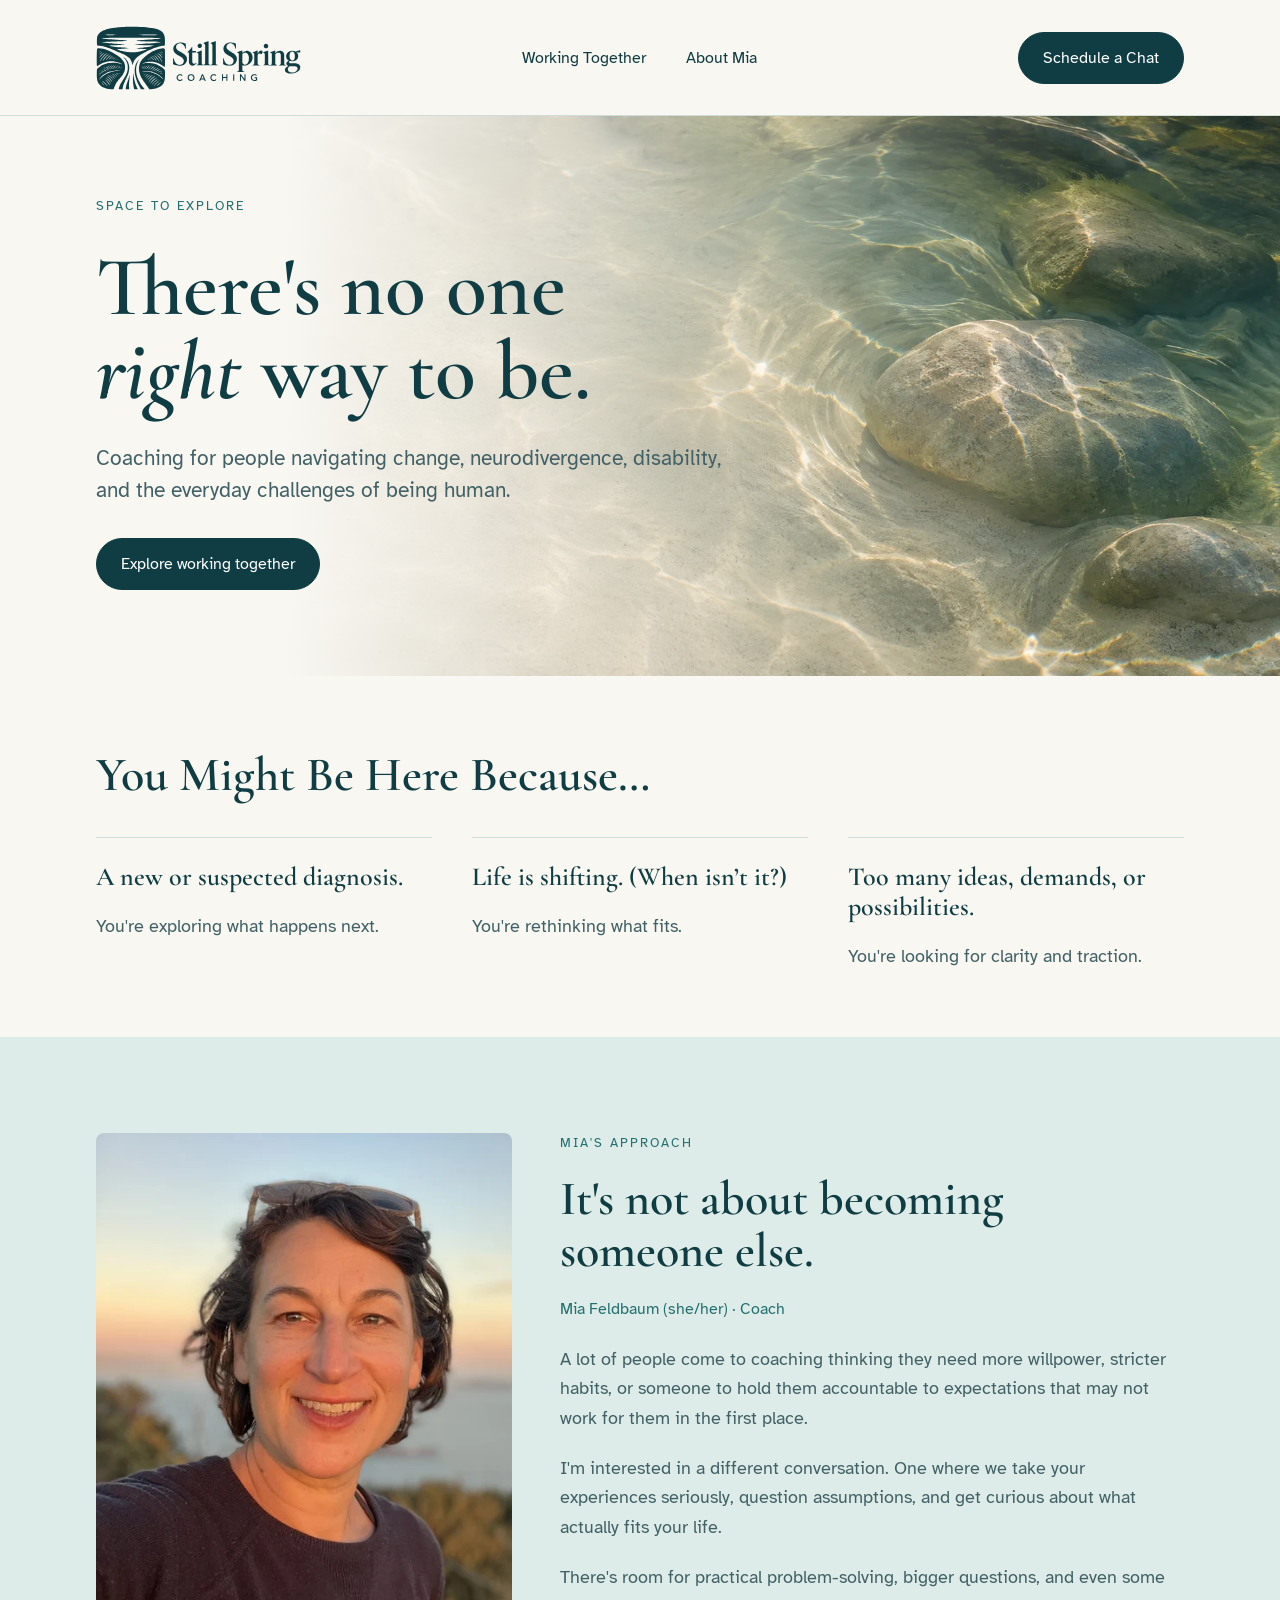
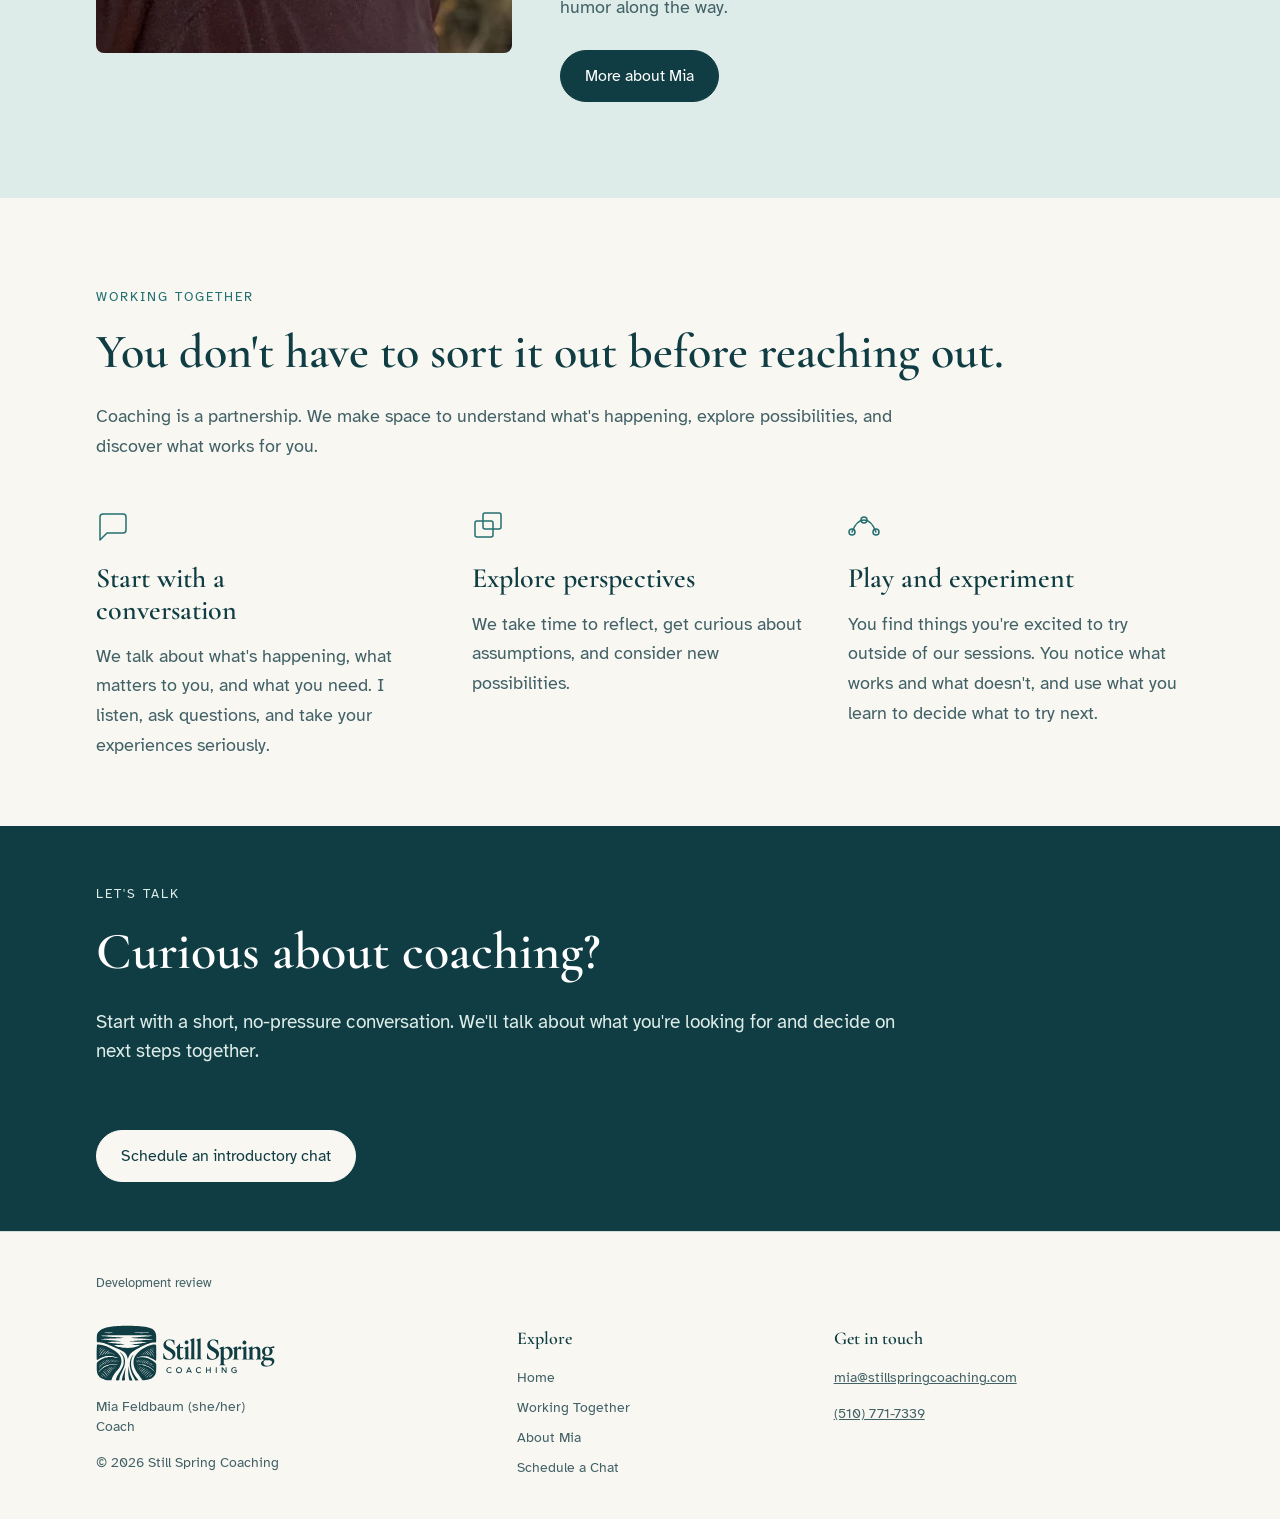
==== commit 30f31591: "fix(responsive): headline space, My background padding, Schedule hero spacing - Homepage: keep the d" ====
--- a/index.html
+++ b/index.html
@@ -14,7 +14,7 @@
 
 <link href="css/tokens.css" rel="stylesheet"/>
 <link href="css/style.css" rel="stylesheet"/>
-<meta content="noindex, nofollow" name="robots"/></head><body><a class="skip-link" href="#main">Skip to content</a><header class="nav"><div class="container nav__inner"><a class="nav__logo" href="index.html"><img alt="Still Spring Coaching" height="64" src="assets/brand/stillspring-logo-horizontal.svg" width="205"/></a><nav aria-label="Primary"><ul class="nav__links" id="site-nav"><li class="mobile-only"><a aria-current="page" href="index.html">Home</a></li><li class=""><a href="working-together.html">Working Together</a></li><li class=""><a href="about.html">About Mia</a></li><li class="mobile-only"><a href="booking.html">Schedule a Chat</a></li></ul></nav><a class="btn btn-primary nav__cta" href="booking.html">Schedule a Chat</a><button aria-controls="site-nav" aria-expanded="false" aria-label="Menu" class="nav__toggle">Menu</button></div></header><main class="editorial-page" id="main"><section class="hero"><div class="container"><p class="eyebrow">SPACE TO EXPLORE</p><h1 class="hero__title">There's no one<br class="br-lg"/><em>right</em> way to be.</h1><p class="hero__lead">Coaching for people navigating change, neurodivergence, disability, and the everyday challenges of being human.</p><a class="btn btn-primary" href="working-together.html">Explore working together</a><figure class="hero__media"><img alt="" height="555" loading="lazy" src="assets/img/hero-light-through-water-1200.webp" width="1200"/></figure></div></section><section class="section recognition-section" id="how-i-can-help"><div class="container"><h2>You Might Be Here Because…</h2><div class="recognition"><div><h3>A new or suspected diagnosis.</h3><p>You're exploring what happens next.</p></div><div><h3>Life is shifting. (When isn’t it?)</h3><p>You're rethinking what fits.</p></div><div><h3>Too many ideas, demands, or possibilities.</h3><p>You're looking for clarity and traction.</p></div></div></div></section><section class="section section--alt approach-section" id="about"><div class="container editorial-split"><img alt="Mia Feldbaum outdoors at sunset." class="mia-portrait" height="1000" loading="lazy" sizes="(min-width: 1200px) 480px, (min-width: 768px) 40vw, 90vw" src="assets/img/mia-feldbaum-portrait-800.webp" srcset="assets/img/mia-feldbaum-portrait-480.webp 480w, assets/img/mia-feldbaum-portrait-800.webp 800w" width="800"/><div class="prose"><p class="eyebrow">MIA'S APPROACH</p><h2>It's not about becoming someone else.</h2><p class="meet__byline">Mia Feldbaum (she/her) · Coach</p>
+<meta content="noindex, nofollow" name="robots"/></head><body><a class="skip-link" href="#main">Skip to content</a><header class="nav"><div class="container nav__inner"><a class="nav__logo" href="index.html"><img alt="Still Spring Coaching" height="64" src="assets/brand/stillspring-logo-horizontal.svg" width="205"/></a><nav aria-label="Primary"><ul class="nav__links" id="site-nav"><li class="mobile-only"><a aria-current="page" href="index.html">Home</a></li><li class=""><a href="working-together.html">Working Together</a></li><li class=""><a href="about.html">About Mia</a></li><li class="mobile-only"><a href="booking.html">Schedule a Chat</a></li></ul></nav><a class="btn btn-primary nav__cta" href="booking.html">Schedule a Chat</a><button aria-controls="site-nav" aria-expanded="false" aria-label="Menu" class="nav__toggle">Menu</button></div></header><main class="editorial-page" id="main"><section class="hero"><div class="container"><p class="eyebrow">SPACE TO EXPLORE</p><h1 class="hero__title">There's no one <br class="br-lg"/><em>right</em> way to be.</h1><p class="hero__lead">Coaching for people navigating change, neurodivergence, disability, and the everyday challenges of being human.</p><a class="btn btn-primary" href="working-together.html">Explore working together</a><figure class="hero__media"><img alt="" height="555" loading="lazy" src="assets/img/hero-light-through-water-1200.webp" width="1200"/></figure></div></section><section class="section recognition-section" id="how-i-can-help"><div class="container"><h2>You Might Be Here Because…</h2><div class="recognition"><div><h3>A new or suspected diagnosis.</h3><p>You're exploring what happens next.</p></div><div><h3>Life is shifting. (When isn’t it?)</h3><p>You're rethinking what fits.</p></div><div><h3>Too many ideas, demands, or possibilities.</h3><p>You're looking for clarity and traction.</p></div></div></div></section><section class="section section--alt approach-section" id="about"><div class="container editorial-split"><img alt="Mia Feldbaum outdoors at sunset." class="mia-portrait" height="1000" loading="lazy" sizes="(min-width: 1200px) 480px, (min-width: 768px) 40vw, 90vw" src="assets/img/mia-feldbaum-portrait-800.webp" srcset="assets/img/mia-feldbaum-portrait-480.webp 480w, assets/img/mia-feldbaum-portrait-800.webp 800w" width="800"/><div class="prose"><p class="eyebrow">MIA'S APPROACH</p><h2>It's not about becoming someone else.</h2><p class="meet__byline">Mia Feldbaum (she/her) · Coach</p>
 <p>A lot of people come to coaching thinking they need more willpower, stricter habits, or someone to hold them accountable to expectations that may not work for them in the first place.</p>
 <p>I'm interested in a different conversation. One where we take your experiences seriously, question assumptions, and get curious about what actually fits your life.</p>
 <p>There's room for practical problem-solving, bigger questions, and even some humor along the way.</p>
--- a/css/tokens.css
+++ b/css/tokens.css
@@ -12,7 +12,7 @@
   --disabled-fill: #e9eeec;
   --disabled-ink: #6b8084;
   --scrim-hero: #f8f7f2eb;
-  --hero-ground: #f5f5f5;
+  --hero-ground: #f8f7f2;
   --surface-page: var(--cream);
   --surface-alt: var(--mist);
   --surface-raised: var(--white);
--- a/css/style.css
+++ b/css/style.css
@@ -876,7 +876,7 @@
     top: 0; bottom: auto; left: auto; right: 0;
     width: 995px; height: 560px; aspect-ratio: auto;
     background:
-      linear-gradient(90deg, rgb(245 245 245 / 1) 0%, rgb(245 245 245 / 0) 81.1%),
+      linear-gradient(90deg, rgb(248 247 242 / 1) 0%, rgb(248 247 242 / 0) 81.1%),
       url(../assets/img/hero-light-through-water-1844.webp) center / cover no-repeat;
   }
   .editorial-page h2 { font-size: 48px; line-height: 52px; }
@@ -916,3 +916,43 @@
   .wt-hero__media img { width: 556px; height: 416px; aspect-ratio: auto; }
   .coaching-therapy h2 { font-size: 44px; line-height: 48px; }
 }
+
+/* Restore the standard section top padding on the Working Together diagnosis band.
+   Overrides the 24px rule for sections that follow a page hero. */
+.editorial-page > .page-hero + .section.wt-diagnosis { padding-top: var(--section-pad-mobile); }
+@media (min-width: 768px) {
+  .editorial-page > .page-hero + .section.wt-diagnosis { padding-top: var(--section-pad-tablet); }
+}
+@media (min-width: 1200px) {
+  .editorial-page > .page-hero + .section.wt-diagnosis { padding-top: var(--section-pad-desktop); }
+}
+.editorial-page > .page-hero.booking-hero { background: var(--mist); }
+
+/* Standard top padding for two sections that follow another section or page hero.
+   Scoped by class so the diagnosis band keeps its own spacing. */
+.editorial-page > .section:not(.section--alt):not(.cta-banner) + .section.wt-coaching:not(.section--alt) { padding-top: var(--section-pad-mobile); }
+@media (min-width: 768px) {
+  .editorial-page > .section:not(.section--alt):not(.cta-banner) + .section.wt-coaching:not(.section--alt) { padding-top: var(--section-pad-tablet); }
+}
+@media (min-width: 1200px) {
+  .editorial-page > .section:not(.section--alt):not(.cta-banner) + .section.wt-coaching:not(.section--alt) { padding-top: var(--section-pad-desktop); }
+}
+.editorial-page > .page-hero + .section.contact-section { padding-top: var(--section-pad-mobile); }
+@media (min-width: 768px) {
+  .editorial-page > .page-hero + .section.contact-section { padding-top: var(--section-pad-tablet); }
+}
+@media (min-width: 1200px) {
+  .editorial-page > .page-hero + .section.contact-section { padding-top: var(--section-pad-desktop); }
+}
+
+/* Top padding for "My background" to match neighbouring sections on phones and tablet (48px, 72px). */
+.editorial-page > .section:not(.section--alt):not(.cta-banner) + .section.about-background:not(.section--alt) { padding-top: 48px; }
+@media (min-width: 768px) {
+  .editorial-page > .section:not(.section--alt):not(.cta-banner) + .section.about-background:not(.section--alt) { padding-top: 72px; }
+}
+@media (min-width: 1200px) {
+  .editorial-page > .section:not(.section--alt):not(.cta-banner) + .section.about-background:not(.section--alt) { padding-top: var(--section-pad-desktop); }
+}
+/* Space between the Schedule a Chat H1 and its first paragraph, matching the Working Together hero (24px). */
+.booking-hero h1 + p { margin-top: 24px; }
+
